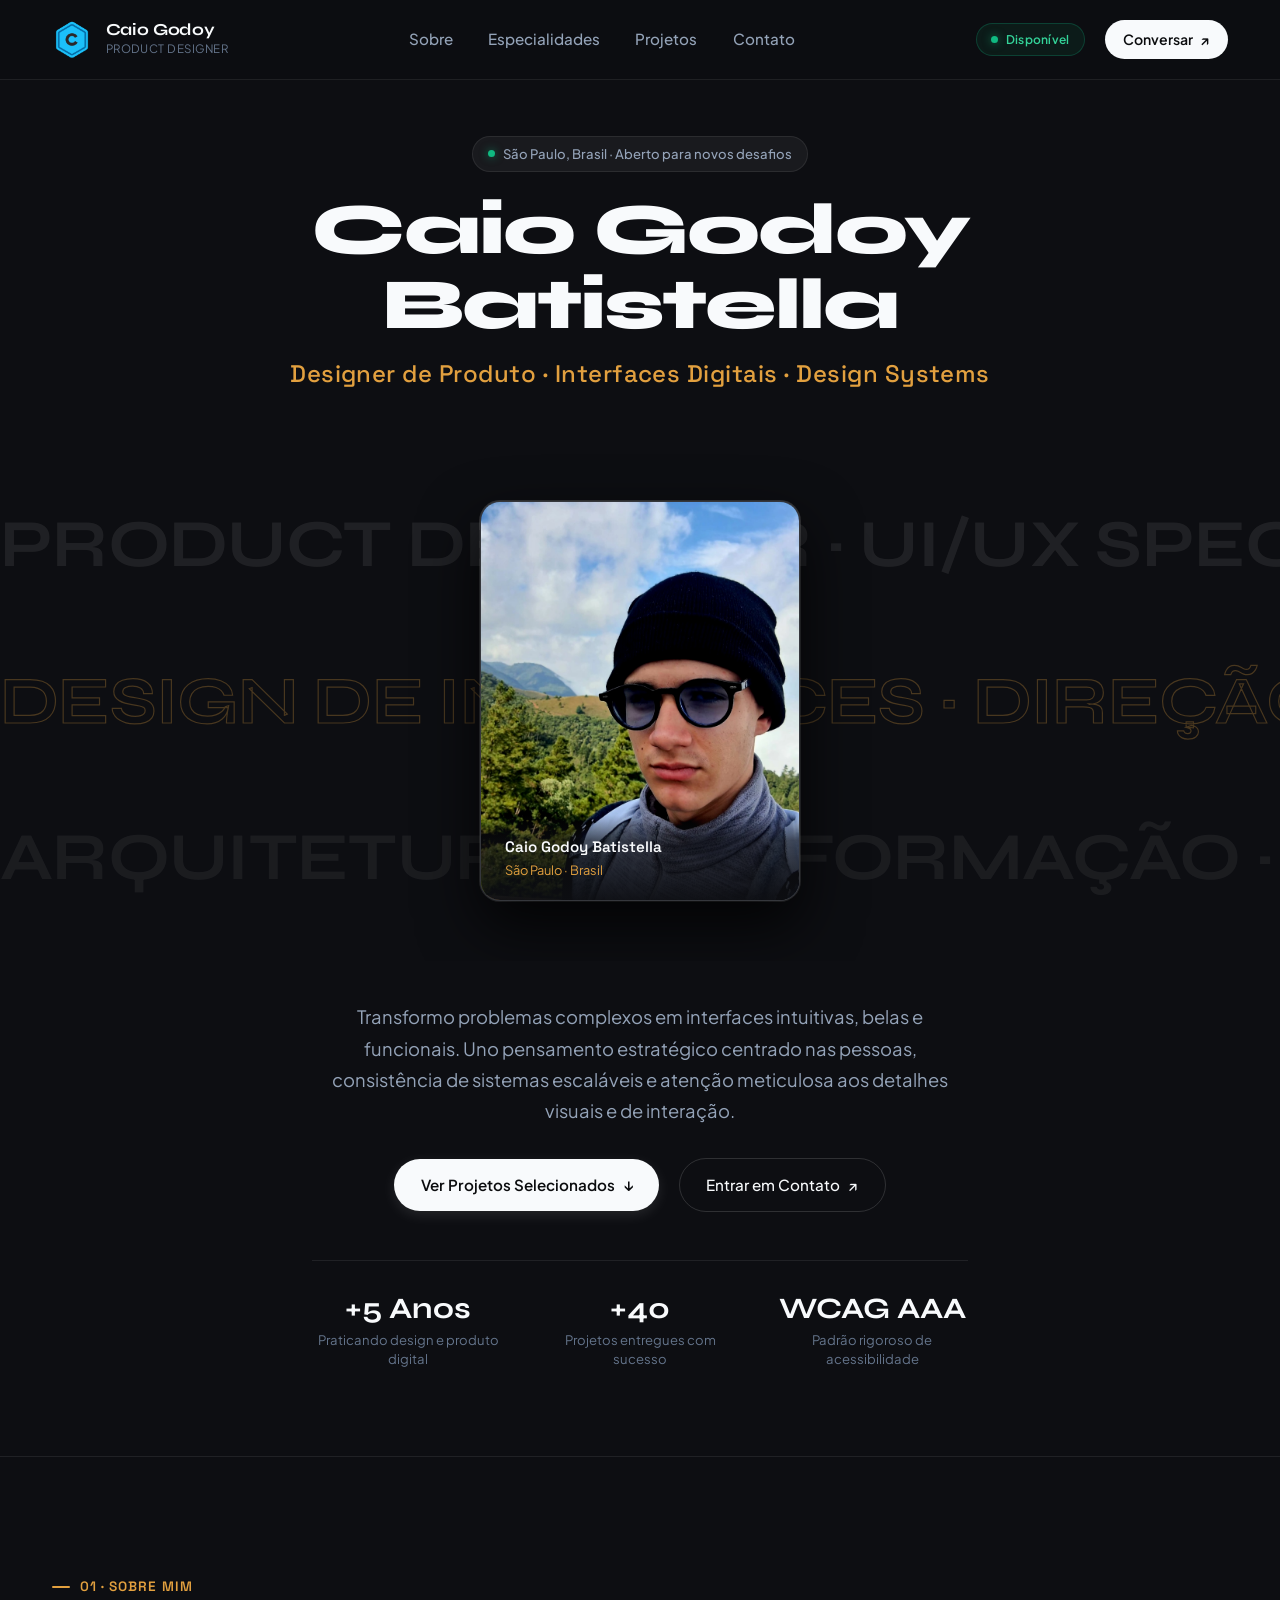
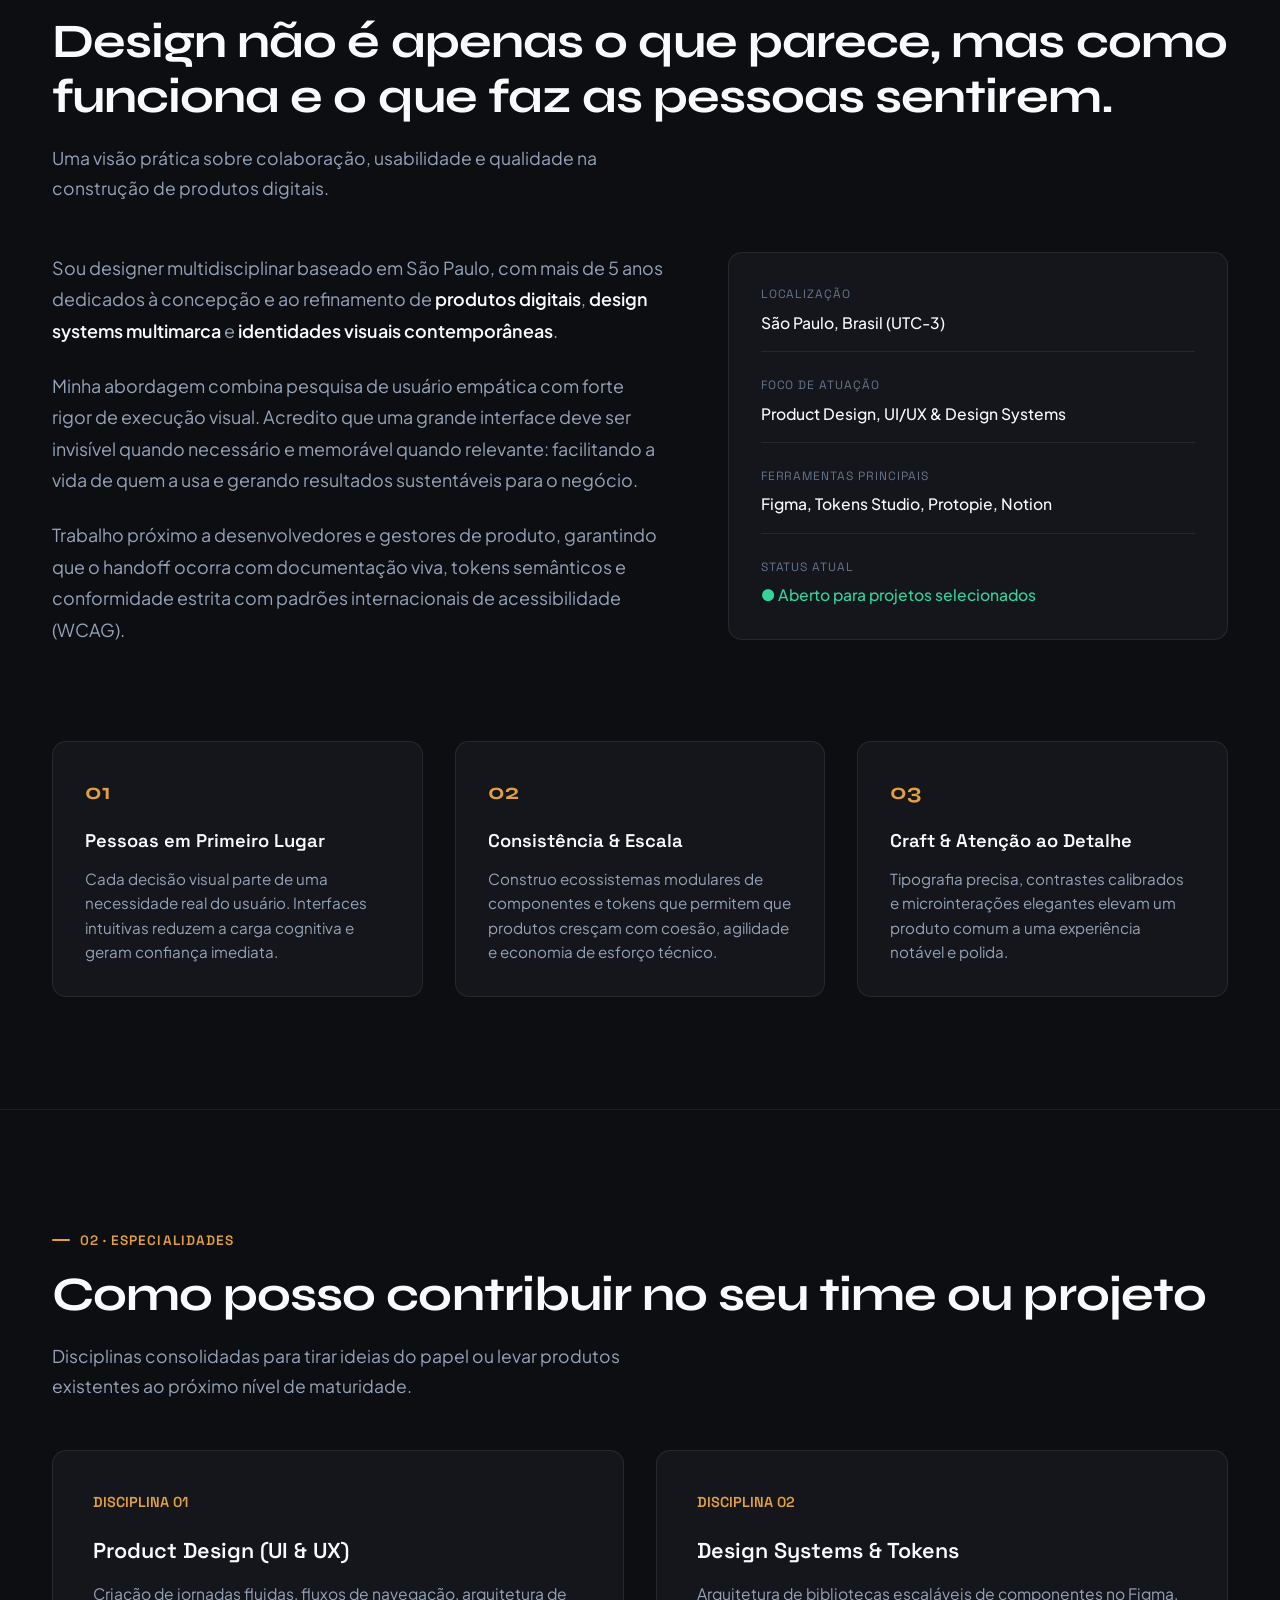
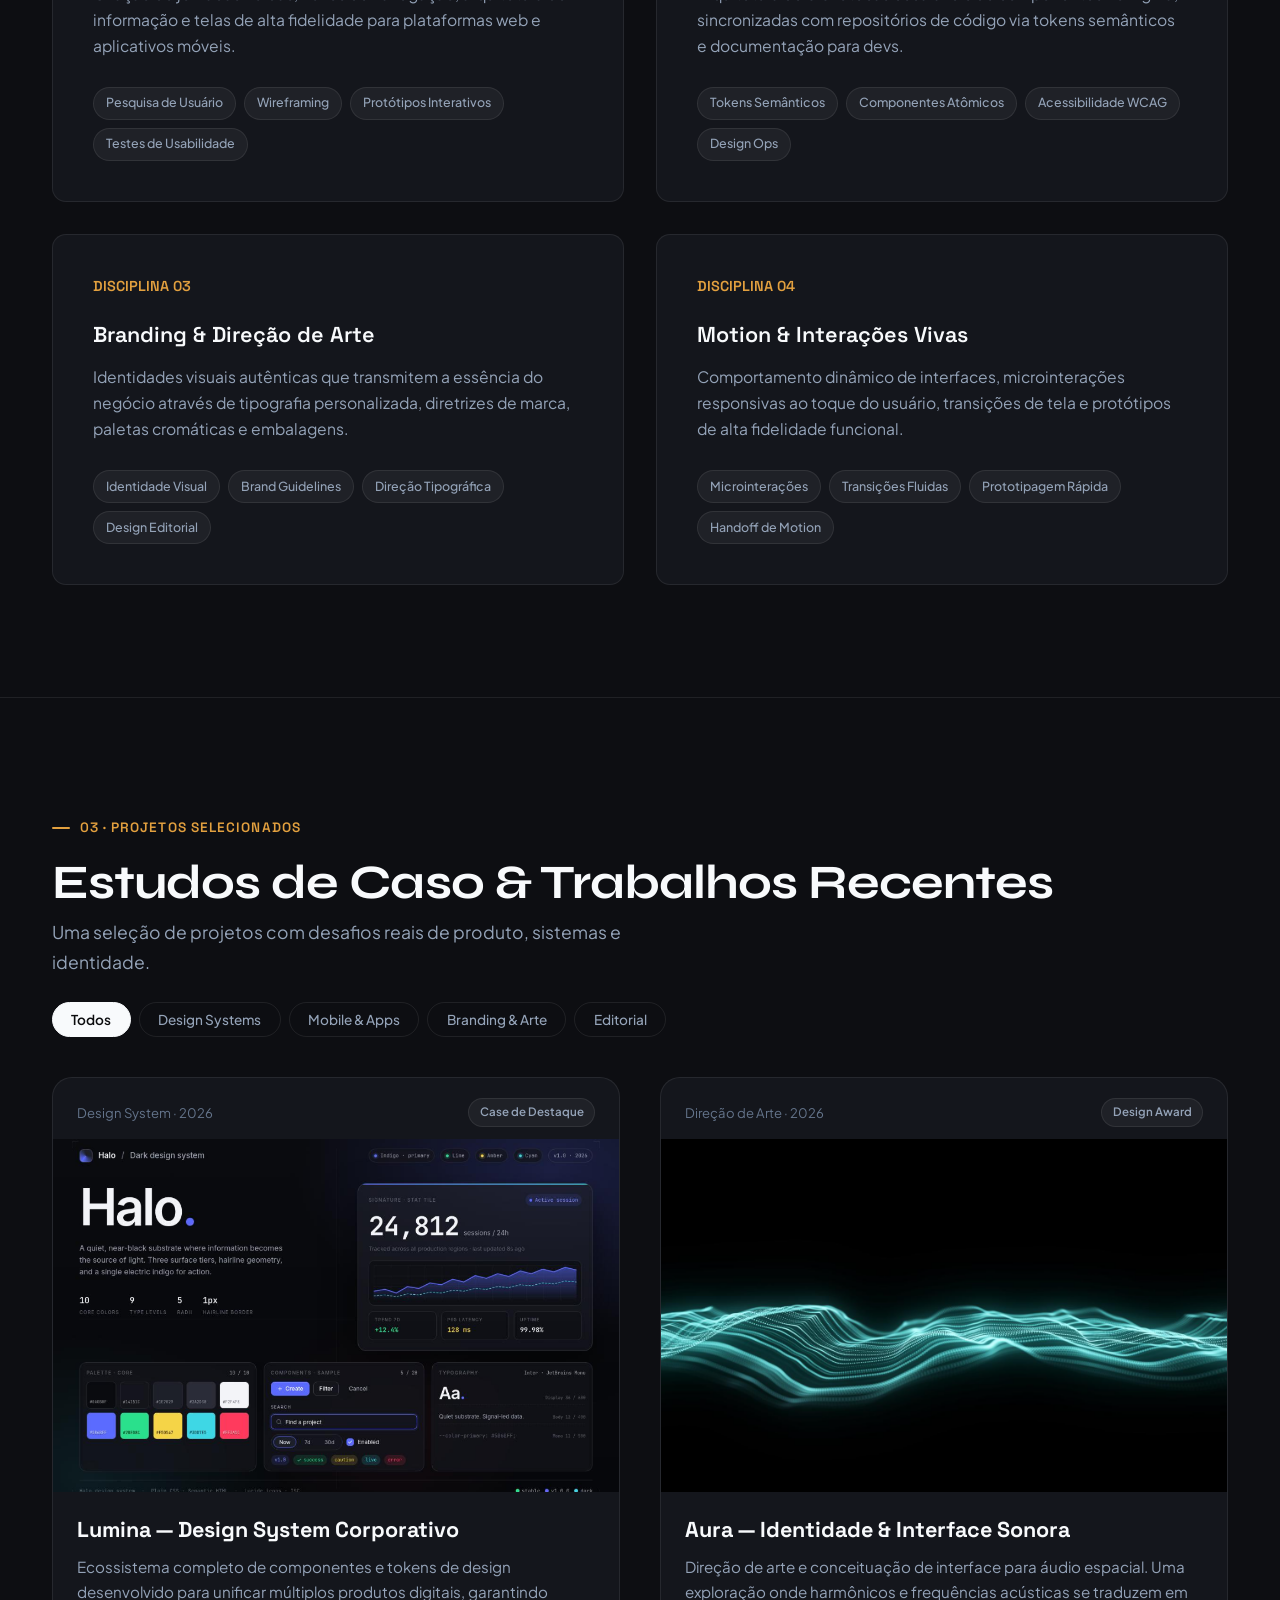
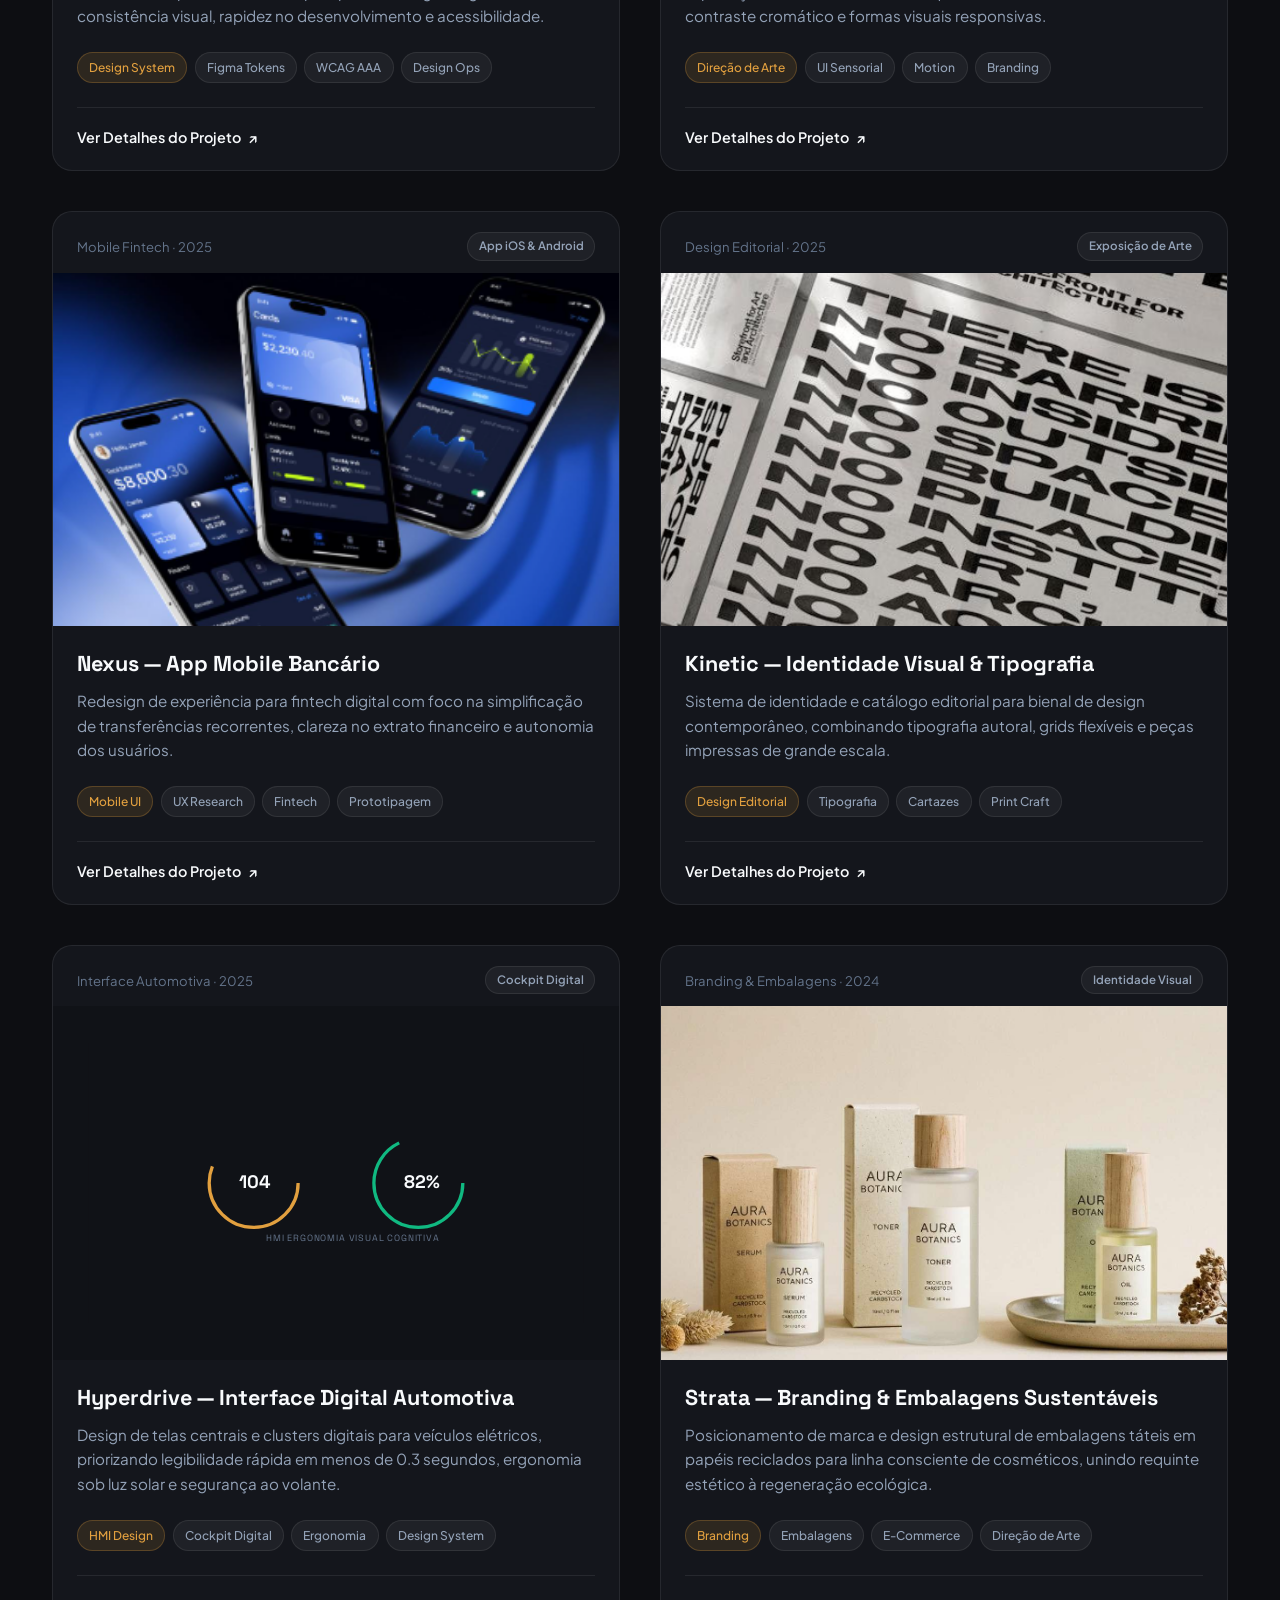
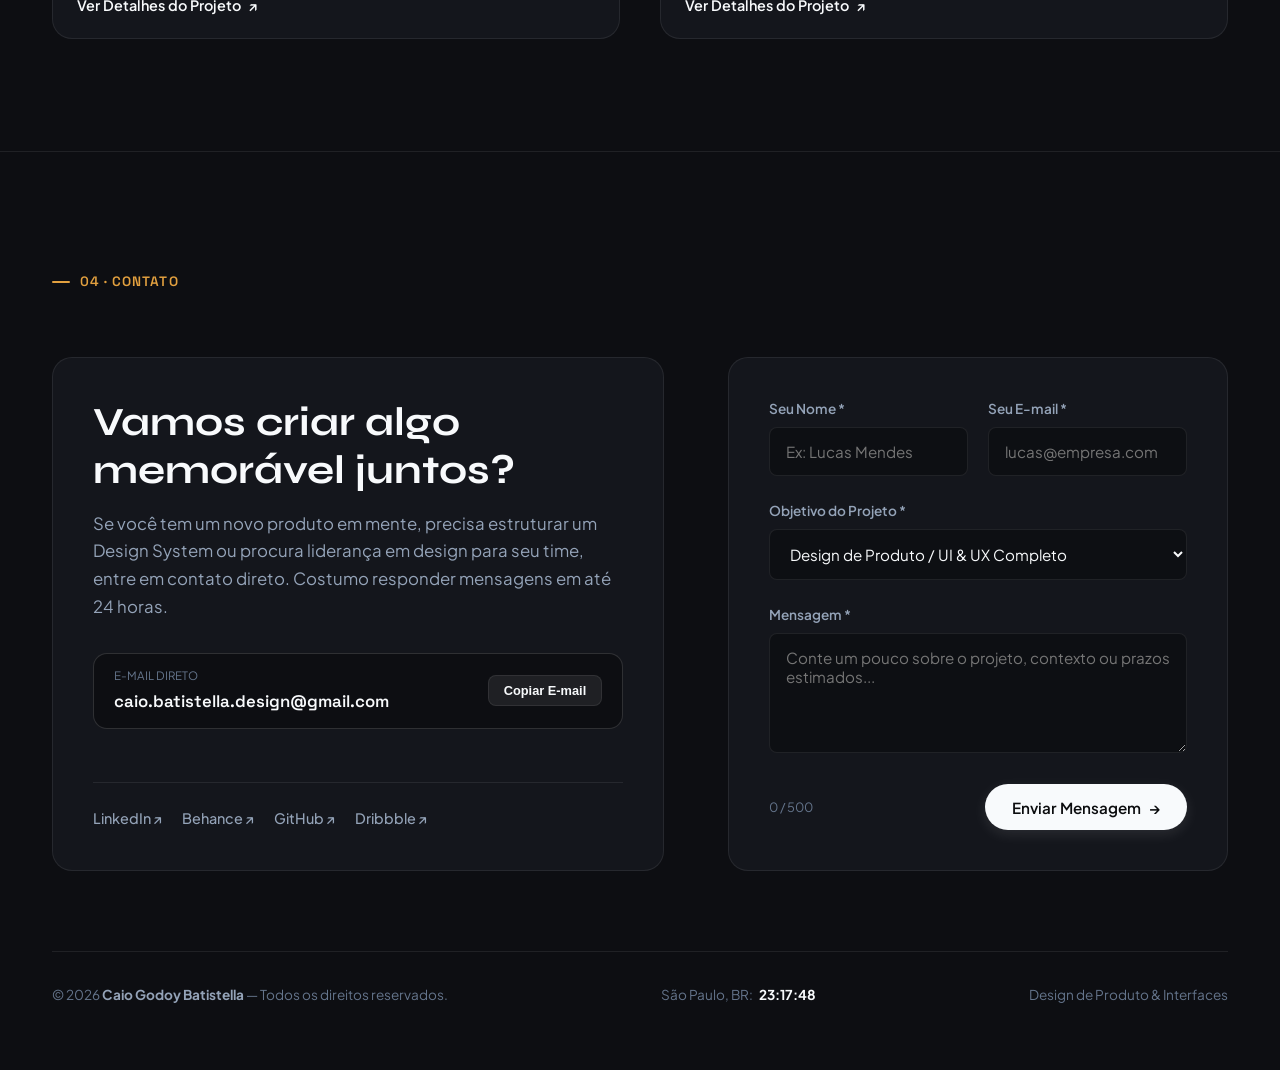
==== index.html @ 45f4d890 "Add files via upload" ====
<!DOCTYPE html>
<html lang="pt-BR">

<head>
    <meta charset="UTF-8">
    <meta name="viewport" content="width=device-width, initial-scale=1.0">
    <title>Caio Godoy Batistella · Designer de Produto & Interfaces</title>
    <meta name="description"
        content="Portfólio de Caio Godoy Batistella, designer de produto e interfaces especializado em UI/UX, Design Systems e Direção de Arte. Baseado em São Paulo.">

    <!-- Fontes do Google: Syne, Space Grotesk & Plus Jakarta Sans -->
    <link rel="preconnect" href="https://fonts.googleapis.com">
    <link rel="preconnect" href="https://fonts.gstatic.com" crossorigin>
    <link
        href="https://fonts.googleapis.com/css2?family=Plus+Jakarta+Sans:wght@300;400;500;600;700;800&family=Space+Grotesk:wght@400;500;600;700&family=Syne:wght@600;700;800&display=swap"
        rel="stylesheet">

    <!-- Estilos CSS -->
    <link rel="stylesheet" href="css/style.css">
    <link rel="stylesheet" href="css/components.css">
    <link rel="stylesheet" href="css/responsive.css">
</head>

<body>

    <!-- Wrapper Principal -->
    <div class="site-wrapper">

        <!-- ==========================================================================
             CABEÇALHO FIXO EDITORIAL
             ========================================================================== -->
        <header class="site-header">
            <div class="header-inner">
                <!-- Marca / Nome -->
                <a href="#hero" class="brand-link" title="Caio Godoy Batistella — Início">
                    <img src="assets/images/logo.png" alt="Logo Caio Godoy Batistella" class="site-logo-img">
                    <div class="brand-text-group">
                        <span class="brand-name">Caio Godoy</span>
                        <span class="brand-role">Product Designer</span>
                    </div>
                </a>

                <!-- Navegação Principal -->
                <nav aria-label="Navegação Principal">
                    <ul class="nav-menu">
                        <li><a href="#about" class="nav-link">Sobre</a></li>
                        <li><a href="#services" class="nav-link">Especialidades</a></li>
                        <li><a href="#projects" class="nav-link">Projetos</a></li>
                        <li><a href="#contact" class="nav-link">Contato</a></li>
                    </ul>
                </nav>

                <!-- Ações do Cabeçalho -->
                <div class="header-actions">
                    <div class="live-status-pill">
                        <span class="live-dot"></span>
                        <span>Disponível</span>
                    </div>

                    <a href="#contact" class="btn-header-cta">
                        <span>Conversar</span>
                        <span>↗</span>
                    </a>

                    <button class="mobile-nav-toggle" type="button" aria-label="Abrir Menu" aria-expanded="false">
                        MENU
                    </button>
                </div>
            </div>
        </header>

        <main id="main-content">
            <!-- ==========================================================================
                 1. HERO SECTION // APRESENTAÇÃO HUMANA & EDITORIAL
                 ========================================================================== -->
            <section id="hero" class="hero-stage-centered">
                <!-- Topo da Apresentação Centralizada -->
                <div class="site-container hero-intro-container">
                    <div class="hero-badge">
                        <span class="live-dot"></span>
                        <span>São Paulo, Brasil · Aberto para novos desafios</span>
                    </div>

                    <h1 class="hero-title-centered">
                        Caio Godoy Batistella
                    </h1>

                    <p class="hero-subtitle-centered">
                        Designer de Produto · Interfaces Digitais · Design Systems
                    </p>
                </div>

                <!-- ==========================================================================
                     PALCO DO PERFIL: FOTO NO CENTRO + FRASES DESLIZANDO ATRÁS (BACKGROUND)
                     ========================================================================== -->
                <div class="hero-stage-marquee-area">
                    <!-- Camada de Frases Deslizando (Z-INDEX: 1) -->
                    <div class="profile-marquee-layer" aria-hidden="true">
                        <!-- Trilha 1: Deslizando para a esquerda -->
                        <div class="profile-marquee-row marquee-row-1 marquee-to-left">
                            <div class="marquee-content-track">
                                <span>PRODUCT DESIGNER · UI/UX SPECIALIST · DESIGN SYSTEMS · EXPERIÊNCIA DO USUÁRIO ·</span>
                                <span>PRODUCT DESIGNER · UI/UX SPECIALIST · DESIGN SYSTEMS · EXPERIÊNCIA DO USUÁRIO ·</span>
                                <span>PRODUCT DESIGNER · UI/UX SPECIALIST · DESIGN SYSTEMS · EXPERIÊNCIA DO USUÁRIO ·</span>
                                <span>PRODUCT DESIGNER · UI/UX SPECIALIST · DESIGN SYSTEMS · EXPERIÊNCIA DO USUÁRIO ·</span>
                            </div>
                        </div>

                        <!-- Trilha 2: Deslizando para a direita -->
                        <div class="profile-marquee-row marquee-row-2 marquee-to-right">
                            <div class="marquee-content-track">
                                <span>DESIGN DE INTERFACES · DIREÇÃO DE ARTE · BRANDING & IDENTIDADE · MOTION & CRAFT ·</span>
                                <span>DESIGN DE INTERFACES · DIREÇÃO DE ARTE · BRANDING & IDENTIDADE · MOTION & CRAFT ·</span>
                                <span>DESIGN DE INTERFACES · DIREÇÃO DE ARTE · BRANDING & IDENTIDADE · MOTION & CRAFT ·</span>
                                <span>DESIGN DE INTERFACES · DIREÇÃO DE ARTE · BRANDING & IDENTIDADE · MOTION & CRAFT ·</span>
                            </div>
                        </div>

                        <!-- Trilha 3: Deslizando para a esquerda -->
                        <div class="profile-marquee-row marquee-row-3 marquee-to-left">
                            <div class="marquee-content-track">
                                <span>ARQUITETURA DE INFORMAÇÃO · DESIGN OPS · PROTOTIPAGEM INTERATIVA · USABILIDADE ·</span>
                                <span>ARQUITETURA DE INFORMAÇÃO · DESIGN OPS · PROTOTIPAGEM INTERATIVA · USABILIDADE ·</span>
                                <span>ARQUITETURA DE INFORMAÇÃO · DESIGN OPS · PROTOTIPAGEM INTERATIVA · USABILIDADE ·</span>
                                <span>ARQUITETURA DE INFORMAÇÃO · DESIGN OPS · PROTOTIPAGEM INTERATIVA · USABILIDADE ·</span>
                            </div>
                        </div>
                    </div>

                    <!-- FOTO CENTRALIZADA SOBREPOSTA ÀS FRASES (Z-INDEX: 2) -->
                    <div class="hero-center-portrait-anchor">
                        <div class="hero-portrait-card">
                            <img src="assets/images/profile.jpg" alt="Foto de perfil de Caio Godoy Batistella"
                                class="hero-portrait-img" fetchpriority="high">
                            <div class="hero-portrait-caption">
                                <span class="portrait-name">Caio Godoy Batistella</span>
                                <span class="portrait-role">São Paulo · Brasil</span>
                            </div>
                        </div>
                    </div>
                </div>

                <!-- Base do Hero: Posicionamento, Ações e Métricas -->
                <div class="site-container hero-bottom-container">
                    <p class="hero-statement-text">
                        Transformo problemas complexos em interfaces intuitivas, belas e funcionais. 
                        Uno pensamento estratégico centrado nas pessoas, consistência de sistemas escaláveis e 
                        atenção meticulosa aos detalhes visuais e de interação.
                    </p>

                    <div class="hero-actions-centered">
                        <a href="#projects" class="btn-primary">
                            <span>Ver Projetos Selecionados</span>
                            <span>↓</span>
                        </a>
                        <a href="#contact" class="btn-secondary">
                            <span>Entrar em Contato</span>
                            <span>↗</span>
                        </a>
                    </div>

                    <!-- Métricas Reais do Designer -->
                    <div class="hero-metrics-centered">
                        <div class="metric-item">
                            <span class="metric-value">+5 Anos</span>
                            <span class="metric-label">Praticando design e produto digital</span>
                        </div>
                        <div class="metric-item">
                            <span class="metric-value">+40</span>
                            <span class="metric-label">Projetos entregues com sucesso</span>
                        </div>
                        <div class="metric-item">
                            <span class="metric-value">WCAG AAA</span>
                            <span class="metric-label">Padrão rigoroso de acessibilidade</span>
                        </div>
                    </div>
                </div>
            </section>

            <!-- ==========================================================================
                 2. SEÇÃO SOBRE // NARRATIVA & VALORES
                 ========================================================================== -->
            <section id="about" class="editorial-section">
                <div class="site-container">
                    <span class="section-tagline">01 · SOBRE MIM</span>

                    <h2 class="section-title">
                        Design não é apenas o que parece, mas como funciona e o que faz as pessoas sentirem.
                    </h2>
                    <p class="section-subtitle">
                        Uma visão prática sobre colaboração, usabilidade e qualidade na construção de produtos digitais.
                    </p>

                    <div class="about-grid">
                        <div class="about-editorial-prose">
                            <p>
                                Sou designer multidisciplinar baseado em São Paulo, com mais de 5 anos dedicados à concepção 
                                e ao refinamento de <strong>produtos digitais</strong>, <strong>design systems multimarca</strong> 
                                e <strong>identidades visuais contemporâneas</strong>.
                            </p>
                            <p>
                                Minha abordagem combina pesquisa de usuário empática com forte rigor de execução visual. 
                                Acredito que uma grande interface deve ser invisível quando necessário e memorável quando 
                                relevante: facilitando a vida de quem a usa e gerando resultados sustentáveis para o negócio.
                            </p>
                            <p>
                                Trabalho próximo a desenvolvedores e gestores de produto, garantindo que o handoff 
                                ocorra com documentação viva, tokens semânticos e conformidade estrita com padrões 
                                internacionais de acessibilidade (WCAG).
                            </p>
                        </div>

                        <!-- Ficha Técnica -->
                        <div class="spec-box">
                            <div class="spec-item">
                                <span class="spec-label">Localização</span>
                                <span class="spec-value">São Paulo, Brasil (UTC-3)</span>
                            </div>
                            <div class="spec-item">
                                <span class="spec-label">Foco de Atuação</span>
                                <span class="spec-value">Product Design, UI/UX & Design Systems</span>
                            </div>
                            <div class="spec-item">
                                <span class="spec-label">Ferramentas Principais</span>
                                <span class="spec-value">Figma, Tokens Studio, Protopie, Notion</span>
                            </div>
                            <div class="spec-item">
                                <span class="spec-label">Status Atual</span>
                                <span class="spec-value" style="color: #34d399;">● Aberto para projetos selecionados</span>
                            </div>
                        </div>
                    </div>

                    <!-- 3 Princípios de Design -->
                    <div class="principles-grid">
                        <div class="principle-card">
                            <div class="principle-num">01</div>
                            <h3 class="principle-title">Pessoas em Primeiro Lugar</h3>
                            <p class="principle-desc">
                                Cada decisão visual parte de uma necessidade real do usuário. Interfaces intuitivas reduzem a carga cognitiva e geram confiança imediata.
                            </p>
                        </div>

                        <div class="principle-card">
                            <div class="principle-num">02</div>
                            <h3 class="principle-title">Consistência & Escala</h3>
                            <p class="principle-desc">
                                Construo ecossistemas modulares de componentes e tokens que permitem que produtos cresçam com coesão, agilidade e economia de esforço técnico.
                            </p>
                        </div>

                        <div class="principle-card">
                            <div class="principle-num">03</div>
                            <h3 class="principle-title">Craft & Atenção ao Detalhe</h3>
                            <p class="principle-desc">
                                Tipografia precisa, contrastes calibrados e microinterações elegantes elevam um produto comum a uma experiência notável e polida.
                            </p>
                        </div>
                    </div>
                </div>
            </section>

            <!-- ==========================================================================
                 3. SEÇÃO ESPECIALIDADES & SERVIÇOS
                 ========================================================================== -->
            <section id="services" class="editorial-section">
                <div class="site-container">
                    <span class="section-tagline">02 · ESPECIALIDADES</span>
                    <h2 class="section-title">Como posso contribuir no seu time ou projeto</h2>
                    <p class="section-subtitle">
                        Disciplinas consolidadas para tirar ideias do papel ou levar produtos existentes ao próximo nível de maturidade.
                    </p>

                    <div class="services-grid">
                        <!-- Card 01 -->
                        <div class="service-card">
                            <div>
                                <div class="service-card-header">
                                    <span class="service-index">DISCIPLINA 01</span>
                                </div>
                                <h3 class="service-title">Product Design (UI & UX)</h3>
                                <p class="service-desc">
                                    Criação de jornadas fluidas, fluxos de navegação, arquitetura de informação e telas de alta fidelidade para plataformas web e aplicativos móveis.
                                </p>
                            </div>
                            <div class="service-tags-wrap">
                                <span class="service-tag">Pesquisa de Usuário</span>
                                <span class="service-tag">Wireframing</span>
                                <span class="service-tag">Protótipos Interativos</span>
                                <span class="service-tag">Testes de Usabilidade</span>
                            </div>
                        </div>

                        <!-- Card 02 -->
                        <div class="service-card">
                            <div>
                                <div class="service-card-header">
                                    <span class="service-index">DISCIPLINA 02</span>
                                </div>
                                <h3 class="service-title">Design Systems & Tokens</h3>
                                <p class="service-desc">
                                    Arquitetura de bibliotecas escaláveis de componentes no Figma, sincronizadas com repositórios de código via tokens semânticos e documentação para devs.
                                </p>
                            </div>
                            <div class="service-tags-wrap">
                                <span class="service-tag">Tokens Semânticos</span>
                                <span class="service-tag">Componentes Atômicos</span>
                                <span class="service-tag">Acessibilidade WCAG</span>
                                <span class="service-tag">Design Ops</span>
                            </div>
                        </div>

                        <!-- Card 03 -->
                        <div class="service-card">
                            <div>
                                <div class="service-card-header">
                                    <span class="service-index">DISCIPLINA 03</span>
                                </div>
                                <h3 class="service-title">Branding & Direção de Arte</h3>
                                <p class="service-desc">
                                    Identidades visuais autênticas que transmitem a essência do negócio através de tipografia personalizada, diretrizes de marca, paletas cromáticas e embalagens.
                                </p>
                            </div>
                            <div class="service-tags-wrap">
                                <span class="service-tag">Identidade Visual</span>
                                <span class="service-tag">Brand Guidelines</span>
                                <span class="service-tag">Direção Tipográfica</span>
                                <span class="service-tag">Design Editorial</span>
                            </div>
                        </div>

                        <!-- Card 04 -->
                        <div class="service-card">
                            <div>
                                <div class="service-card-header">
                                    <span class="service-index">DISCIPLINA 04</span>
                                </div>
                                <h3 class="service-title">Motion & Interações Vivas</h3>
                                <p class="service-desc">
                                    Comportamento dinâmico de interfaces, microinterações responsivas ao toque do usuário, transições de tela e protótipos de alta fidelidade funcional.
                                </p>
                            </div>
                            <div class="service-tags-wrap">
                                <span class="service-tag">Microinterações</span>
                                <span class="service-tag">Transições Fluidas</span>
                                <span class="service-tag">Prototipagem Rápida</span>
                                <span class="service-tag">Handoff de Motion</span>
                            </div>
                        </div>
                    </div>
                </div>
            </section>

            <!-- ==========================================================================
                 4. SEÇÃO PROJETOS SELECIONADOS // TRABALHOS
                 ========================================================================== -->
            <section id="projects" class="editorial-section">
                <div class="site-container">
                    <span class="section-tagline">03 · PROJETOS SELECIONADOS</span>

                    <div class="projects-header-bar">
                        <div>
                            <h2 class="section-title" style="margin-bottom: 0.5rem;">Estudos de Caso & Trabalhos Recentes</h2>
                            <p class="section-subtitle">
                                Uma seleção de projetos com desafios reais de produto, sistemas e identidade.
                            </p>
                        </div>

                        <!-- Filtros -->
                        <div class="projects-filter-bar">
                            <button class="filter-btn active" type="button" data-filter="all">Todos</button>
                            <button class="filter-btn" type="button" data-filter="systems">Design Systems</button>
                            <button class="filter-btn" type="button" data-filter="mobile">Mobile & Apps</button>
                            <button class="filter-btn" type="button" data-filter="creative">Branding & Arte</button>
                            <button class="filter-btn" type="button" data-filter="experimental">Editorial</button>
                        </div>
                    </div>

                    <!-- Grade de Projetos -->
                    <div class="projects-grid">
                        <!-- CASE 01: LUMINA DESIGN SYSTEM -->
                        <article class="project-card" data-category="systems">
                            <div class="project-card-header">
                                <span>Design System · 2026</span>
                                <span class="project-status-badge">Case de Destaque</span>
                            </div>

                            <div class="project-preview-box">
                                <img src="assets/images/project-lumina.png" alt="Lumina — Design System Corporativo"
                                    class="project-preview-img" loading="lazy">
                            </div>

                            <div class="project-card-body">
                                <h3 class="project-title">Lumina — Design System Corporativo</h3>
                                <p class="project-desc">
                                    Ecossistema completo de componentes e tokens de design desenvolvido para unificar múltiplos produtos digitais, garantindo consistência visual, rapidez no desenvolvimento e acessibilidade.
                                </p>
                                <div class="project-tags">
                                    <span class="project-tag tag-accent">Design System</span>
                                    <span class="project-tag">Figma Tokens</span>
                                    <span class="project-tag">WCAG AAA</span>
                                    <span class="project-tag">Design Ops</span>
                                </div>

                                <div class="project-action-row">
                                    <button type="button" class="open-spec-btn" data-project-id="proj-01">
                                        <span>Ver Detalhes do Projeto</span>
                                        <span>↗</span>
                                    </button>
                                </div>
                            </div>
                        </article>

                        <!-- CASE 02: AURA SPATIAL EXPERIENCE -->
                        <article class="project-card" data-category="creative">
                            <div class="project-card-header">
                                <span>Direção de Arte · 2026</span>
                                <span class="project-status-badge">Design Award</span>
                            </div>

                            <div class="project-preview-box">
                                <img src="assets/images/project-aura.png" alt="Aura — Identidade & Interface Sonora"
                                    class="project-preview-img" loading="lazy">
                            </div>

                            <div class="project-card-body">
                                <h3 class="project-title">Aura — Identidade & Interface Sonora</h3>
                                <p class="project-desc">
                                    Direção de arte e conceituação de interface para áudio espacial. Uma exploração onde harmônicos e frequências acústicas se traduzem em contraste cromático e formas visuais responsivas.
                                </p>
                                <div class="project-tags">
                                    <span class="project-tag tag-accent">Direção de Arte</span>
                                    <span class="project-tag">UI Sensorial</span>
                                    <span class="project-tag">Motion</span>
                                    <span class="project-tag">Branding</span>
                                </div>

                                <div class="project-action-row">
                                    <button type="button" class="open-spec-btn" data-project-id="proj-02">
                                        <span>Ver Detalhes do Projeto</span>
                                        <span>↗</span>
                                    </button>
                                </div>
                            </div>
                        </article>

                        <!-- CASE 03: NEXUS BANKING APP -->
                        <article class="project-card" data-category="mobile">
                            <div class="project-card-header">
                                <span>Mobile Fintech · 2025</span>
                                <span class="project-status-badge">App iOS & Android</span>
                            </div>

                            <div class="project-preview-box">
                                <img src="assets/images/project-nexus.png" alt="Nexus — App Mobile Bancário"
                                    class="project-preview-img" loading="lazy">
                            </div>

                            <div class="project-card-body">
                                <h3 class="project-title">Nexus — App Mobile Bancário</h3>
                                <p class="project-desc">
                                    Redesign de experiência para fintech digital com foco na simplificação de transferências recorrentes, clareza no extrato financeiro e autonomia dos usuários.
                                </p>
                                <div class="project-tags">
                                    <span class="project-tag tag-accent">Mobile UI</span>
                                    <span class="project-tag">UX Research</span>
                                    <span class="project-tag">Fintech</span>
                                    <span class="project-tag">Prototipagem</span>
                                </div>

                                <div class="project-action-row">
                                    <button type="button" class="open-spec-btn" data-project-id="proj-03">
                                        <span>Ver Detalhes do Projeto</span>
                                        <span>↗</span>
                                    </button>
                                </div>
                            </div>
                        </article>

                        <!-- CASE 04: KINETIC EDITORIAL -->
                        <article class="project-card" data-category="experimental">
                            <div class="project-card-header">
                                <span>Design Editorial · 2025</span>
                                <span class="project-status-badge">Exposição de Arte</span>
                            </div>

                            <div class="project-preview-box">
                                <img src="assets/images/project-kinetic.png" alt="Kinetic — Identidade Visual & Tipografia"
                                    class="project-preview-img" loading="lazy">
                            </div>

                            <div class="project-card-body">
                                <h3 class="project-title">Kinetic — Identidade Visual & Tipografia</h3>
                                <p class="project-desc">
                                    Sistema de identidade e catálogo editorial para bienal de design contemporâneo, combinando tipografia autoral, grids flexíveis e peças impressas de grande escala.
                                </p>
                                <div class="project-tags">
                                    <span class="project-tag tag-accent">Design Editorial</span>
                                    <span class="project-tag">Tipografia</span>
                                    <span class="project-tag">Cartazes</span>
                                    <span class="project-tag">Print Craft</span>
                                </div>

                                <div class="project-action-row">
                                    <button type="button" class="open-spec-btn" data-project-id="proj-04">
                                        <span>Ver Detalhes do Projeto</span>
                                        <span>↗</span>
                                    </button>
                                </div>
                            </div>
                        </article>

                        <!-- CASE 05: HYPERDRIVE AUTOMOTIVE HMI -->
                        <article class="project-card" data-category="systems">
                            <div class="project-card-header">
                                <span>Interface Automotiva · 2025</span>
                                <span class="project-status-badge">Cockpit Digital</span>
                            </div>

                            <div class="project-preview-box" style="display: flex; align-items: center; justify-content: center; background: #101217;">
                                <svg class="project-preview-svg" viewBox="0 0 600 340" fill="none"
                                    xmlns="http://www.w3.org/2000/svg" style="max-height: 280px; width: 100%;">
                                    <rect width="100%" height="100%" fill="#101217" />
                                    <circle cx="200" cy="170" r="54" stroke="#e2a03f" stroke-width="4"
                                        stroke-dasharray="190 360" fill="none" />
                                    <text x="182" y="176" fill="#f8fafc" font-family="Space Grotesk, sans-serif"
                                        font-size="22" font-weight="700">104</text>
                                    <circle cx="400" cy="170" r="54" stroke="#10B981" stroke-width="4"
                                        stroke-dasharray="230 360" fill="none" />
                                    <text x="382" y="176" fill="#f8fafc" font-family="Space Grotesk, sans-serif"
                                        font-size="22" font-weight="700">82%</text>
                                    <text x="215" y="240" fill="#64748b" font-family="Space Grotesk, sans-serif"
                                        font-size="11" letter-spacing="1">HMI ERGONOMIA VISUAL COGNITIVA</text>
                                </svg>
                            </div>

                            <div class="project-card-body">
                                <h3 class="project-title">Hyperdrive — Interface Digital Automotiva</h3>
                                <p class="project-desc">
                                    Design de telas centrais e clusters digitais para veículos elétricos, priorizando legibilidade rápida em menos de 0.3 segundos, ergonomia sob luz solar e segurança ao volante.
                                </p>
                                <div class="project-tags">
                                    <span class="project-tag tag-accent">HMI Design</span>
                                    <span class="project-tag">Cockpit Digital</span>
                                    <span class="project-tag">Ergonomia</span>
                                    <span class="project-tag">Design System</span>
                                </div>

                                <div class="project-action-row">
                                    <button type="button" class="open-spec-btn" data-project-id="proj-05">
                                        <span>Ver Detalhes do Projeto</span>
                                        <span>↗</span>
                                    </button>
                                </div>
                            </div>
                        </article>

                        <!-- CASE 06: STRATA SUSTAINABLE LUXURY -->
                        <article class="project-card" data-category="creative">
                            <div class="project-card-header">
                                <span>Branding & Embalagens · 2024</span>
                                <span class="project-status-badge">Identidade Visual</span>
                            </div>

                            <div class="project-preview-box">
                                <img src="assets/images/project-strata.png" alt="Strata — Branding & Embalagens Sustentáveis"
                                    class="project-preview-img" loading="lazy">
                            </div>

                            <div class="project-card-body">
                                <h3 class="project-title">Strata — Branding & Embalagens Sustentáveis</h3>
                                <p class="project-desc">
                                    Posicionamento de marca e design estrutural de embalagens táteis em papéis reciclados para linha consciente de cosméticos, unindo requinte estético à regeneração ecológica.
                                </p>
                                <div class="project-tags">
                                    <span class="project-tag tag-accent">Branding</span>
                                    <span class="project-tag">Embalagens</span>
                                    <span class="project-tag">E-Commerce</span>
                                    <span class="project-tag">Direção de Arte</span>
                                </div>

                                <div class="project-action-row">
                                    <button type="button" class="open-spec-btn" data-project-id="proj-06">
                                        <span>Ver Detalhes do Projeto</span>
                                        <span>↗</span>
                                    </button>
                                </div>
                            </div>
                        </article>
                    </div>
                </div>
            </section>

            <!-- ==========================================================================
                 5. SEÇÃO CONTATO // ACOLHEDORA & DIRETA
                 ========================================================================== -->
            <section id="contact" class="contact-section">
                <div class="site-container">
                    <span class="section-tagline">04 · CONTATO</span>

                    <div class="contact-layout">
                        <!-- Bloco de E-mail e Informações -->
                        <div class="contact-intro-card">
                            <h2 class="contact-headline">Vamos criar algo memorável juntos?</h2>
                            <p class="contact-text">
                                Se você tem um novo produto em mente, precisa estruturar um Design System 
                                ou procura liderança em design para seu time, entre em contato direto. 
                                Costumo responder mensagens em até 24 horas.
                            </p>

                            <!-- Caixa para Copiar E-mail -->
                            <div class="email-copy-box">
                                <div>
                                    <div style="font-size: 0.72rem; color: var(--text-muted); text-transform: uppercase; margin-bottom: 2px;">E-mail Direto</div>
                                    <a href="mailto:caio.batistella.design@gmail.com" class="email-address">
                                        caio.batistella.design@gmail.com
                                    </a>
                                </div>
                                <button type="button" class="btn-copy-email" title="Copiar endereço de e-mail">
                                    Copiar E-mail
                                </button>
                            </div>

                            <!-- Redes Sociais Limpas -->
                            <div class="contact-social-strip">
                                <a href="https://linkedin.com" target="_blank" rel="noopener noreferrer" class="social-link">
                                    LinkedIn ↗
                                </a>
                                <a href="https://behance.net" target="_blank" rel="noopener noreferrer" class="social-link">
                                    Behance ↗
                                </a>
                                <a href="https://github.com" target="_blank" rel="noopener noreferrer" class="social-link">
                                    GitHub ↗
                                </a>
                                <a href="https://dribbble.com" target="_blank" rel="noopener noreferrer" class="social-link">
                                    Dribbble ↗
                                </a>
                            </div>
                        </div>

                        <!-- Formulário de Mensagem -->
                        <div class="contact-form-card">
                            <form class="contact-form" autocomplete="off">
                                <div style="display: grid; grid-template-columns: 1fr 1fr; gap: 1.25rem;">
                                    <div class="form-group">
                                        <label for="nome" class="form-label">Seu Nome *</label>
                                        <input type="text" id="nome" name="nome" class="form-input"
                                            placeholder="Ex: Lucas Mendes" required>
                                    </div>
                                    <div class="form-group">
                                        <label for="email" class="form-label">Seu E-mail *</label>
                                        <input type="email" id="email" name="email" class="form-input"
                                            placeholder="lucas@empresa.com" required>
                                    </div>
                                </div>

                                <div class="form-group">
                                    <label for="assunto" class="form-label">Objetivo do Projeto *</label>
                                    <select id="assunto" name="assunto" class="form-select" required>
                                        <option value="uiux">Design de Produto / UI & UX Completo</option>
                                        <option value="design-system">Construção ou Evolução de Design System</option>
                                        <option value="branding">Identidade Visual & Direção de Arte</option>
                                        <option value="consultoria">Consultoria ou Outro Desafio Criativo</option>
                                    </select>
                                </div>

                                <div class="form-group">
                                    <label for="mensagem" class="form-label">Mensagem *</label>
                                    <textarea id="mensagem" name="mensagem" class="form-textarea" maxlength="500"
                                        placeholder="Conte um pouco sobre o projeto, contexto ou prazos estimados..."
                                        required></textarea>
                                </div>

                                <div class="form-footer-action">
                                    <span class="char-counter">0 / 500</span>
                                    <button type="submit" class="btn-primary">
                                        <span>Enviar Mensagem</span>
                                        <span>→</span>
                                    </button>
                                </div>
                            </form>
                        </div>
                    </div>

                    <!-- Rodapé Sóbrio -->
                    <footer class="site-footer">
                        <div class="footer-copy">
                            © 2026 <strong>Caio Godoy Batistella</strong> — Todos os direitos reservados.
                        </div>

                        <div class="footer-clock">
                            <span>São Paulo, BR:</span>
                            <strong class="live-clock-target" style="color: var(--text-primary);">--:--:--</strong>
                        </div>

                        <div>
                            Design de Produto & Interfaces
                        </div>
                    </footer>
                </div>
            </section>
        </main>

        <!-- ==========================================================================
             MODAL DE ESTUDO DE CASO DO PROJETO
             ========================================================================== -->
        <div class="modal-backdrop" aria-hidden="true" role="dialog" aria-modal="true">
            <div class="modal-content-panel">
                <button class="modal-close-btn" type="button" aria-label="Fechar janela">✕</button>
                <div class="modal-header">
                    <div class="modal-proj-serial"></div>
                    <h3 class="modal-title modal-proj-title"></h3>
                    <p class="modal-proj-desc"></p>
                </div>

                <div class="modal-body">
                    <div>
                        <div class="modal-section-title">Decisões & Processo de Design</div>
                        <ul class="modal-proj-arch"></ul>
                    </div>

                    <div>
                        <div class="modal-section-title">Ferramentas & Metodologia</div>
                        <div class="modal-proj-stack"></div>
                    </div>

                    <div>
                        <div class="modal-section-title">Resultados & Impacto</div>
                        <div class="modal-proj-metrics"></div>
                    </div>
                </div>
            </div>
        </div>
    </div>

    <!-- Scripts Modulares em JavaScript Puro -->
    <script src="js/transitions.js"></script>
    <script src="js/parallax.js"></script>
    <script src="js/projects.js"></script>
    <script src="js/main.js"></script>
</body>

</html>
---- css/style.css ----
/* ==========================================================================
   PORTFÓLIO AUTORAL // CAIO GODOY BATISTELLA — PRODUCT & INTERACTION DESIGNER
   Direção de Arte: Editorial Craft, Tipografia Contemporânea & Design Centrado nas Pessoas
   Design autêntico, limpo e humanizado — sem clichês de IA ou efeitos artificiais.
   ========================================================================== */

@import url('https://fonts.googleapis.com/css2?family=Plus+Jakarta+Sans:wght@300;400;500;600;700;800&family=Space+Grotesk:wght@400;500;600;700&family=Syne:wght@600;700;800&display=swap');

:root {
  /* ==========================================================================
     PALETA DE CORES — EDITORIAL CONTEMPORARY (DARK SLATE & WARM ACCENTS)
     Equilíbrio entre tons escuros aveludados, tipografia de alta legibilidade
     e toques acolhedores de âmbar e terracota.
     ========================================================================== */
  --bg-body: #0d0e12;
  --bg-surface: #14161c;
  --bg-surface-elevated: #1a1d24;
  --bg-card: rgba(22, 25, 32, 0.75);
  --bg-card-hover: rgba(28, 32, 42, 0.95);
  --bg-tag: rgba(255, 255, 255, 0.05);

  /* Tons de Texto & Tipografia */
  --text-primary: #f8fafc;
  --text-secondary: #94a3b8;
  --text-muted: #64748b;
  --text-dim: #475569;

  /* Cores de Destaque Sofisticadas (Acentos Naturais) */
  --accent-primary: #e2a03f;       /* Âmbar quente / dourado sutil */
  --accent-primary-hover: #f59e0b;
  --accent-subtle: rgba(226, 160, 63, 0.12);
  --accent-blue: #38bdf8;          /* Azul céu suave para links/detalhes */
  --accent-green: #10b981;         /* Verde natural para status disponível */

  /* Bordas Suaves e Delicadas */
  --border-subtle: rgba(255, 255, 255, 0.08);
  --border-light: rgba(255, 255, 255, 0.14);
  --border-focus: rgba(226, 160, 63, 0.5);

  /* Sombras Orgânicas e Táteis */
  --shadow-sm: 0 2px 8px rgba(0, 0, 0, 0.25);
  --shadow-md: 0 12px 32px rgba(0, 0, 0, 0.35);
  --shadow-lg: 0 24px 60px rgba(0, 0, 0, 0.5);
  --shadow-portrait: 0 20px 50px rgba(0, 0, 0, 0.6), 0 0 0 1px rgba(255, 255, 255, 0.1);

  /* Famílias Tipográficas */
  --font-display: 'Syne', sans-serif;
  --font-heading: 'Space Grotesk', -apple-system, sans-serif;
  --font-sans: 'Plus Jakarta Sans', system-ui, -apple-system, sans-serif;

  /* Dimensões & Curvas de Transição */
  --container-max: 1240px;
  --header-height: 80px;
  --radius-sm: 8px;
  --radius-md: 14px;
  --radius-lg: 20px;
  --radius-full: 9999px;

  --ease-natural: cubic-bezier(0.2, 0.8, 0.2, 1);
  --transition-fast: 0.18s ease;
  --transition-normal: 0.28s var(--ease-natural);
}

/* Reset Universal */
*, *::before, *::after {
  box-sizing: border-box;
  margin: 0;
  padding: 0;
}

html {
  font-size: 16px;
  scroll-behavior: smooth;
  background-color: var(--bg-body);
  color: var(--text-primary);
  text-rendering: optimizeLegibility;
  -webkit-font-smoothing: antialiased;
  -moz-osx-font-smoothing: grayscale;
}

body {
  font-family: var(--font-sans);
  background-color: var(--bg-body);
  color: var(--text-primary);
  line-height: 1.6;
  min-height: 100vh;
  position: relative;
  overflow-x: hidden;
  cursor: default;
}

/* Seleção de Texto Estilizada */
::selection {
  background-color: var(--accent-primary);
  color: #0b0c0e;
}

/* Container Estrutural */
.site-wrapper {
  position: relative;
  z-index: 1;
  display: flex;
  flex-direction: column;
  min-height: 100vh;
}

.site-container {
  width: 100%;
  max-width: var(--container-max);
  margin: 0 auto;
  padding: 0 2rem;
}

/* Elementos Utilitários */
.sr-only {
  position: absolute;
  width: 1px;
  height: 1px;
  padding: 0;
  margin: -1px;
  overflow: hidden;
  clip: rect(0, 0, 0, 0);
  white-space: nowrap;
  border-width: 0;
}

/* Tipografia de Seção */
.section-tagline {
  display: inline-flex;
  align-items: center;
  gap: 0.6rem;
  font-family: var(--font-heading);
  font-size: 0.85rem;
  font-weight: 600;
  letter-spacing: 0.08em;
  text-transform: uppercase;
  color: var(--accent-primary);
  margin-bottom: 1rem;
}

.section-tagline::before {
  content: '';
  display: inline-block;
  width: 18px;
  height: 2px;
  background-color: var(--accent-primary);
  border-radius: 2px;
}

.section-title {
  font-family: var(--font-display);
  font-size: clamp(2rem, 4vw, 3rem);
  font-weight: 700;
  line-height: 1.15;
  color: var(--text-primary);
  letter-spacing: -0.02em;
  margin-bottom: 1.25rem;
}

.section-subtitle {
  font-size: 1.1rem;
  color: var(--text-secondary);
  max-width: 640px;
  line-height: 1.7;
}

.editorial-section {
  padding: 7rem 0;
  border-bottom: 1px solid var(--border-subtle);
  position: relative;
}

/* Animações Sutis Nativas */
@keyframes fadeIn {
  from {
    opacity: 0;
    transform: translateY(12px);
  }
  to {
    opacity: 1;
    transform: translateY(0);
  }
}
---- css/components.css ----
/* ==========================================================================
   COMPONENTES // DESIGN EDITORIAL & HUMANIZADO
   Caio Godoy Batistella — Product & Interface Designer
   Componentes limpos, acessíveis, com ritmo visual contemporâneo e sem ruídos.
   ========================================================================== */

/* ==========================================================================
   1. CABEÇALHO & NAVEGAÇÃO
   ========================================================================== */
.site-header {
  position: fixed;
  top: 0;
  left: 0;
  width: 100%;
  height: var(--header-height);
  z-index: 1000;
  display: flex;
  align-items: center;
  background: rgba(13, 14, 18, 0.82);
  backdrop-filter: blur(16px);
  -webkit-backdrop-filter: blur(16px);
  border-bottom: 1px solid var(--border-subtle);
  transition: background-color var(--transition-normal), border-color var(--transition-normal), box-shadow var(--transition-normal);
}

.site-header.scrolled {
  background: rgba(13, 14, 18, 0.96);
  border-bottom-color: var(--border-light);
  box-shadow: 0 8px 24px rgba(0, 0, 0, 0.4);
}

.header-inner {
  width: 100%;
  max-width: var(--container-max);
  margin: 0 auto;
  padding: 0 2rem;
  display: flex;
  align-items: center;
  justify-content: space-between;
}

/* Marca / Logo */
.brand-link {
  display: flex;
  align-items: center;
  gap: 0.85rem;
  text-decoration: none;
  color: var(--text-primary);
  transition: opacity var(--transition-fast);
}

.brand-link:hover {
  opacity: 0.85;
}

.site-logo-img {
  height: 40px;
  width: auto;
  object-fit: contain;
  display: block;
}

.brand-text-group {
  display: flex;
  flex-direction: column;
}

.brand-name {
  font-family: var(--font-display);
  font-size: 1.05rem;
  font-weight: 700;
  letter-spacing: -0.01em;
  color: var(--text-primary);
  line-height: 1.1;
}

.brand-role {
  font-size: 0.72rem;
  color: var(--text-muted);
  letter-spacing: 0.04em;
  text-transform: uppercase;
}

/* Menu de Navegação */
.nav-menu {
  display: flex;
  align-items: center;
  list-style: none;
  gap: 2.2rem;
}

.nav-link {
  text-decoration: none;
  color: var(--text-secondary);
  font-size: 0.95rem;
  font-weight: 500;
  transition: color var(--transition-fast);
  position: relative;
  padding: 0.4rem 0;
}

.nav-link::after {
  content: '';
  position: absolute;
  left: 0;
  bottom: 0;
  width: 0;
  height: 2px;
  background-color: var(--accent-primary);
  transition: width var(--transition-normal);
  border-radius: 2px;
}

.nav-link:hover,
.nav-link.active {
  color: var(--text-primary);
}

.nav-link:hover::after,
.nav-link.active::after {
  width: 100%;
}

/* Ações à Direita no Cabeçalho */
.header-actions {
  display: flex;
  align-items: center;
  gap: 1.25rem;
}

.live-status-pill {
  display: inline-flex;
  align-items: center;
  gap: 0.5rem;
  padding: 0.4rem 0.9rem;
  background: rgba(16, 185, 129, 0.08);
  border: 1px solid rgba(16, 185, 129, 0.25);
  border-radius: var(--radius-full);
  font-size: 0.75rem;
  font-weight: 600;
  letter-spacing: 0.02em;
  color: #34d399;
}

.live-dot {
  width: 7px;
  height: 7px;
  border-radius: 50%;
  background-color: var(--accent-green);
  box-shadow: 0 0 8px rgba(16, 185, 129, 0.6);
  animation: pulse-dot 2.5s infinite ease-in-out;
}

@keyframes pulse-dot {
  0%, 100% { opacity: 1; transform: scale(1); }
  50% { opacity: 0.45; transform: scale(0.85); }
}

.btn-header-cta {
  display: inline-flex;
  align-items: center;
  gap: 0.4rem;
  padding: 0.5rem 1.15rem;
  background: var(--text-primary);
  color: #0b0c0e;
  border-radius: var(--radius-full);
  font-size: 0.88rem;
  font-weight: 600;
  text-decoration: none;
  transition: background-color var(--transition-fast), transform var(--transition-fast);
}

.btn-header-cta:hover {
  background-color: #ffffff;
  transform: translateY(-1px);
}

.mobile-nav-toggle {
  display: none;
  background: transparent;
  border: 1px solid var(--border-subtle);
  color: var(--text-primary);
  padding: 0.5rem 0.85rem;
  border-radius: var(--radius-sm);
  font-size: 0.82rem;
  font-weight: 600;
  cursor: pointer;
  transition: border-color var(--transition-fast), background var(--transition-fast);
}

.mobile-nav-toggle:hover {
  border-color: var(--border-light);
  background: rgba(255, 255, 255, 0.05);
}

/* ==========================================================================
   2. HERO SECTION // EDITORIAL & HUMANA
   Composição com foto de perfil em destaque e narrativa clara
   ========================================================================== */
.hero-stage-centered {
  padding-top: calc(var(--header-height) + 3.5rem);
  padding-bottom: 5.5rem;
  min-height: 90vh;
  display: flex;
  flex-direction: column;
  align-items: center;
  position: relative;
  border-bottom: 1px solid var(--border-subtle);
  overflow: hidden;
}

/* Topo do Hero: Apresentação Centralizada */
.hero-intro-container {
  display: flex;
  flex-direction: column;
  align-items: center;
  text-align: center;
  margin-bottom: 1.5rem;
  z-index: 2;
}

.hero-badge {
  display: inline-flex;
  align-items: center;
  gap: 0.5rem;
  padding: 0.4rem 0.95rem;
  background: rgba(255, 255, 255, 0.05);
  border: 1px solid var(--border-subtle);
  border-radius: var(--radius-full);
  font-size: 0.82rem;
  font-weight: 500;
  color: var(--text-secondary);
  margin-bottom: 1.25rem;
}

.hero-title-centered {
  font-family: var(--font-display);
  font-size: clamp(2.5rem, 6vw, 4.5rem);
  font-weight: 800;
  line-height: 1.05;
  letter-spacing: -0.03em;
  color: var(--text-primary);
  margin-bottom: 0.75rem;
}

.hero-subtitle-centered {
  font-family: var(--font-heading);
  font-size: clamp(1.15rem, 2.2vw, 1.5rem);
  font-weight: 500;
  color: var(--accent-primary);
  letter-spacing: 0.02em;
}

/* ==========================================================================
   PALCO DO PERFIL: FOTO NO CENTRO + FRASES DESLIZANDO ATRÁS (BACKGROUND)
   ========================================================================== */
.hero-stage-marquee-area {
  position: relative;
  width: 100%;
  min-height: 520px;
  display: flex;
  align-items: center;
  justify-content: center;
  overflow: hidden;
  margin: 1.5rem 0 2.5rem;
}

/* Camada de Fundo com Frases Deslizando (Z-INDEX: 1) */
.profile-marquee-layer {
  position: absolute;
  inset: 0;
  width: 100%;
  height: 100%;
  z-index: 1;
  display: flex;
  flex-direction: column;
  justify-content: space-evenly;
  pointer-events: none;
  overflow: hidden;
  user-select: none;
}

.profile-marquee-row {
  display: flex;
  width: 100%;
  overflow: hidden;
  white-space: nowrap;
}

.marquee-content-track {
  display: flex;
  gap: 2.5rem;
  white-space: nowrap;
  will-change: transform;
  font-family: var(--font-display);
  font-size: clamp(2.2rem, 5.5vw, 4.2rem);
  font-weight: 700;
  text-transform: uppercase;
  letter-spacing: -0.01em;
}

/* Trilhas individuais e animações */
.marquee-row-1 .marquee-content-track {
  color: rgba(255, 255, 255, 0.08);
}

.marquee-row-2 .marquee-content-track {
  color: transparent;
  -webkit-text-stroke: 1.2px rgba(226, 160, 63, 0.28);
}

.marquee-row-3 .marquee-content-track {
  color: rgba(255, 255, 255, 0.06);
}

.marquee-to-left .marquee-content-track {
  animation: marqueeScrollLeft 48s linear infinite;
}

.marquee-to-right .marquee-content-track {
  animation: marqueeScrollRight 52s linear infinite;
}

@keyframes marqueeScrollLeft {
  0% { transform: translateX(0); }
  100% { transform: translateX(-50%); }
}

@keyframes marqueeScrollRight {
  0% { transform: translateX(-50%); }
  100% { transform: translateX(0); }
}

/* FOTO CENTRALIZADA NA FRENTE DAS FRASES (Z-INDEX: 2 / 3) */
.hero-center-portrait-anchor {
  position: relative;
  z-index: 2;
  width: 320px;
  aspect-ratio: 4/5;
  max-width: 82vw;
  perspective: 1000px;
}

.hero-portrait-card {
  position: relative;
  width: 100%;
  height: 100%;
  border-radius: var(--radius-lg);
  overflow: hidden;
  box-shadow: 0 25px 60px rgba(0, 0, 0, 0.8), 0 0 0 1px rgba(255, 255, 255, 0.16);
  background-color: var(--bg-surface);
  border: 1px solid var(--border-light);
  transition: transform 0.4s var(--ease-natural), box-shadow 0.4s var(--ease-natural);
}

.hero-portrait-card:hover {
  transform: translateY(-4px);
  box-shadow: 0 32px 75px rgba(0, 0, 0, 0.85), 0 0 0 1px rgba(226, 160, 63, 0.4);
}

.hero-portrait-img {
  width: 100%;
  height: 100%;
  object-fit: cover;
  display: block;
  filter: contrast(1.04) brightness(0.98);
  transition: transform 0.6s var(--ease-natural);
}

.hero-portrait-card:hover .hero-portrait-img {
  transform: scale(1.03);
}

.hero-portrait-caption {
  position: absolute;
  bottom: 0;
  left: 0;
  right: 0;
  padding: 1.25rem 1.5rem;
  background: linear-gradient(to top, rgba(13, 14, 18, 0.96) 0%, rgba(13, 14, 18, 0.65) 70%, transparent 100%);
  display: flex;
  flex-direction: column;
}

.portrait-name {
  font-family: var(--font-heading);
  font-size: 0.95rem;
  font-weight: 600;
  color: var(--text-primary);
}

.portrait-role {
  font-size: 0.8rem;
  color: var(--accent-primary);
}

/* Base do Hero Centralizado */
.hero-bottom-container {
  display: flex;
  flex-direction: column;
  align-items: center;
  text-align: center;
  max-width: 720px;
  z-index: 2;
}

.hero-statement-text {
  font-size: 1.15rem;
  line-height: 1.7;
  color: var(--text-secondary);
  margin-bottom: 2rem;
}

.hero-actions-centered {
  display: flex;
  align-items: center;
  justify-content: center;
  gap: 1.25rem;
  flex-wrap: wrap;
  margin-bottom: 3rem;
}

.hero-metrics-centered {
  display: grid;
  grid-template-columns: repeat(3, 1fr);
  gap: 2.5rem;
  padding-top: 2rem;
  border-top: 1px solid var(--border-subtle);
  width: 100%;
}

.btn-primary {
  display: inline-flex;
  align-items: center;
  gap: 0.5rem;
  padding: 0.85rem 1.65rem;
  background: var(--text-primary);
  color: #0b0c0e;
  border-radius: var(--radius-full);
  font-family: var(--font-sans);
  font-size: 0.95rem;
  font-weight: 600;
  text-decoration: none;
  transition: transform var(--transition-fast), background-color var(--transition-fast), box-shadow var(--transition-fast);
  box-shadow: 0 4px 14px rgba(255, 255, 255, 0.1);
  border: none;
  cursor: pointer;
}

.btn-primary:hover {
  background-color: #ffffff;
  transform: translateY(-2px);
  box-shadow: 0 8px 22px rgba(255, 255, 255, 0.16);
}

.btn-secondary {
  display: inline-flex;
  align-items: center;
  gap: 0.5rem;
  padding: 0.85rem 1.65rem;
  background: transparent;
  color: var(--text-primary);
  border: 1px solid var(--border-light);
  border-radius: var(--radius-full);
  font-family: var(--font-sans);
  font-size: 0.95rem;
  font-weight: 500;
  text-decoration: none;
  transition: background-color var(--transition-fast), border-color var(--transition-fast), transform var(--transition-fast);
  cursor: pointer;
}

.btn-secondary:hover {
  background: rgba(255, 255, 255, 0.06);
  border-color: var(--text-primary);
  transform: translateY(-2px);
}

.metric-item {
  display: flex;
  flex-direction: column;
}

.metric-value {
  font-family: var(--font-display);
  font-size: 1.85rem;
  font-weight: 700;
  color: var(--text-primary);
  line-height: 1.1;
  margin-bottom: 0.35rem;
}

.metric-label {
  font-size: 0.82rem;
  color: var(--text-muted);
  line-height: 1.4;
}

/* ==========================================================================
   3. SEÇÃO SOBRE // NARRATIVA & PILARES DE TRABALHO
   ========================================================================== */
.about-grid {
  display: grid;
  grid-template-columns: 1.1fr 0.9fr;
  gap: 4rem;
  margin-top: 3rem;
  align-items: start;
}

.about-editorial-prose p {
  font-size: 1.12rem;
  line-height: 1.75;
  color: var(--text-secondary);
  margin-bottom: 1.5rem;
}

.about-editorial-prose p strong {
  color: var(--text-primary);
  font-weight: 600;
}

/* Cartão de Ficha Técnica */
.spec-box {
  background: var(--bg-surface);
  border: 1px solid var(--border-subtle);
  border-radius: var(--radius-md);
  padding: 2rem;
  display: flex;
  flex-direction: column;
  gap: 1.5rem;
}

.spec-item {
  display: flex;
  flex-direction: column;
  gap: 0.35rem;
  padding-bottom: 1rem;
  border-bottom: 1px solid var(--border-subtle);
}

.spec-item:last-child {
  padding-bottom: 0;
  border-bottom: none;
}

.spec-label {
  font-family: var(--font-heading);
  font-size: 0.75rem;
  letter-spacing: 0.08em;
  text-transform: uppercase;
  color: var(--text-muted);
}

.spec-value {
  font-size: 0.98rem;
  font-weight: 500;
  color: var(--text-primary);
}

/* Pilares de Design */
.principles-grid {
  display: grid;
  grid-template-columns: repeat(3, 1fr);
  gap: 2rem;
  margin-top: 4.5rem;
}

.principle-card {
  background: var(--bg-surface);
  border: 1px solid var(--border-subtle);
  border-radius: var(--radius-md);
  padding: 2rem;
  transition: transform var(--transition-normal), border-color var(--transition-normal);
}

.principle-card:hover {
  transform: translateY(-3px);
  border-color: var(--border-light);
}

.principle-num {
  font-family: var(--font-display);
  font-size: 1.4rem;
  font-weight: 700;
  color: var(--accent-primary);
  margin-bottom: 1rem;
}

.principle-title {
  font-family: var(--font-heading);
  font-size: 1.15rem;
  font-weight: 600;
  color: var(--text-primary);
  margin-bottom: 0.75rem;
}

.principle-desc {
  font-size: 0.95rem;
  line-height: 1.6;
  color: var(--text-secondary);
}

/* ==========================================================================
   4. SEÇÃO ESPECIALIDADES & SERVIÇOS
   ========================================================================== */
.services-grid {
  display: grid;
  grid-template-columns: repeat(2, 1fr);
  gap: 2rem;
  margin-top: 3rem;
}

.service-card {
  background: var(--bg-surface);
  border: 1px solid var(--border-subtle);
  border-radius: var(--radius-md);
  padding: 2.5rem;
  display: flex;
  flex-direction: column;
  justify-content: space-between;
  transition: transform var(--transition-normal), border-color var(--transition-normal), box-shadow var(--transition-normal);
}

.service-card:hover {
  transform: translateY(-4px);
  border-color: var(--border-light);
  box-shadow: var(--shadow-md);
}

.service-card-header {
  display: flex;
  align-items: baseline;
  justify-content: space-between;
  margin-bottom: 1.25rem;
}

.service-index {
  font-family: var(--font-heading);
  font-size: 0.9rem;
  font-weight: 600;
  color: var(--accent-primary);
}

.service-title {
  font-family: var(--font-heading);
  font-size: 1.35rem;
  font-weight: 600;
  color: var(--text-primary);
  margin-bottom: 0.75rem;
}

.service-desc {
  font-size: 0.98rem;
  line-height: 1.65;
  color: var(--text-secondary);
  margin-bottom: 1.75rem;
}

.service-tags-wrap {
  display: flex;
  flex-wrap: wrap;
  gap: 0.5rem;
}

.service-tag {
  display: inline-block;
  padding: 0.35rem 0.75rem;
  background: var(--bg-tag);
  border: 1px solid var(--border-subtle);
  border-radius: var(--radius-full);
  font-size: 0.78rem;
  font-weight: 500;
  color: var(--text-secondary);
}

/* ==========================================================================
   5. SEÇÃO PROJETOS SELECIONADOS // SELECTED WORKS
   ========================================================================== */
.projects-header-bar {
  display: flex;
  align-items: flex-end;
  justify-content: space-between;
  margin-bottom: 2.5rem;
  flex-wrap: wrap;
  gap: 1.5rem;
}

.projects-filter-bar {
  display: flex;
  align-items: center;
  gap: 0.5rem;
  flex-wrap: wrap;
}

.filter-btn {
  background: transparent;
  border: 1px solid var(--border-subtle);
  color: var(--text-secondary);
  padding: 0.5rem 1.15rem;
  border-radius: var(--radius-full);
  font-family: var(--font-sans);
  font-size: 0.85rem;
  font-weight: 500;
  cursor: pointer;
  transition: all var(--transition-fast);
}

.filter-btn:hover {
  color: var(--text-primary);
  border-color: var(--border-light);
}

.filter-btn.active {
  background: var(--text-primary);
  color: #0b0c0e;
  border-color: var(--text-primary);
  font-weight: 600;
}

.filter-counter {
  font-size: 0.85rem;
  color: var(--text-muted);
}

/* Grid de Projetos */
.projects-grid {
  display: grid;
  grid-template-columns: repeat(2, 1fr);
  gap: 2.5rem;
}

.project-card {
  background: var(--bg-surface);
  border: 1px solid var(--border-subtle);
  border-radius: var(--radius-lg);
  overflow: hidden;
  display: flex;
  flex-direction: column;
  transition: transform var(--transition-normal), border-color var(--transition-normal), box-shadow var(--transition-normal);
}

.project-card:hover {
  transform: translateY(-5px);
  border-color: var(--border-light);
  box-shadow: var(--shadow-lg);
}

.project-card-header {
  padding: 1.25rem 1.5rem 0.75rem;
  display: flex;
  align-items: center;
  justify-content: space-between;
  font-size: 0.82rem;
  color: var(--text-muted);
}

.project-status-badge {
  display: inline-block;
  padding: 0.25rem 0.65rem;
  background: rgba(255, 255, 255, 0.05);
  border: 1px solid var(--border-subtle);
  border-radius: var(--radius-full);
  font-size: 0.72rem;
  font-weight: 600;
  color: var(--text-secondary);
}

/* Imagem / Preview do Projeto */
.project-preview-box {
  position: relative;
  width: 100%;
  aspect-ratio: 16/10;
  background: #08090b;
  overflow: hidden;
}

.project-preview-img {
  width: 100%;
  height: 100%;
  object-fit: cover;
  display: block;
  transition: transform 0.5s var(--ease-natural);
}

.project-card:hover .project-preview-img {
  transform: scale(1.03);
}

.project-preview-svg {
  width: 100%;
  height: 100%;
  display: block;
}

/* Informações do Projeto */
.project-card-body {
  padding: 1.5rem;
  display: flex;
  flex-direction: column;
  flex: 1;
}

.project-title {
  font-family: var(--font-heading);
  font-size: 1.35rem;
  font-weight: 700;
  color: var(--text-primary);
  margin-bottom: 0.75rem;
  line-height: 1.25;
}

.project-desc {
  font-size: 0.95rem;
  line-height: 1.6;
  color: var(--text-secondary);
  margin-bottom: 1.5rem;
  flex: 1;
}

.project-tags {
  display: flex;
  flex-wrap: wrap;
  gap: 0.45rem;
  margin-bottom: 1.5rem;
}

.project-tag {
  display: inline-block;
  padding: 0.3rem 0.7rem;
  background: var(--bg-tag);
  border: 1px solid var(--border-subtle);
  border-radius: var(--radius-full);
  font-size: 0.75rem;
  font-weight: 500;
  color: var(--text-secondary);
}

.project-tag.tag-accent {
  background: var(--accent-subtle);
  color: var(--accent-primary);
  border-color: rgba(226, 160, 63, 0.25);
}

.project-action-row {
  display: flex;
  align-items: center;
  justify-content: space-between;
  padding-top: 1.25rem;
  border-top: 1px solid var(--border-subtle);
}

.open-spec-btn {
  display: inline-flex;
  align-items: center;
  gap: 0.45rem;
  background: transparent;
  color: var(--text-primary);
  border: none;
  font-family: var(--font-sans);
  font-size: 0.9rem;
  font-weight: 600;
  cursor: pointer;
  padding: 0;
  transition: color var(--transition-fast), transform var(--transition-fast);
}

.open-spec-btn:hover {
  color: var(--accent-primary);
  transform: translateX(3px);
}

/* ==========================================================================
   6. SEÇÃO CONTATO // ACOLHEDORA & DIRETA
   ========================================================================== */
.contact-section {
  padding: 7rem 0 4rem;
  background-color: var(--bg-body);
}

.contact-layout {
  display: grid;
  grid-template-columns: 1.1fr 0.9fr;
  gap: 4rem;
  margin-top: 3rem;
}

/* Bloco de E-mail Direto */
.contact-intro-card {
  background: var(--bg-surface);
  border: 1px solid var(--border-subtle);
  border-radius: var(--radius-lg);
  padding: 2.5rem;
  display: flex;
  flex-direction: column;
}

.contact-headline {
  font-family: var(--font-display);
  font-size: clamp(1.8rem, 3.2vw, 2.5rem);
  font-weight: 700;
  line-height: 1.2;
  color: var(--text-primary);
  margin-bottom: 1rem;
}

.contact-text {
  font-size: 1.05rem;
  line-height: 1.65;
  color: var(--text-secondary);
  margin-bottom: 2rem;
}

.email-copy-box {
  display: flex;
  align-items: center;
  justify-content: space-between;
  background: rgba(0, 0, 0, 0.35);
  border: 1px solid var(--border-light);
  border-radius: var(--radius-md);
  padding: 0.85rem 1.25rem;
  margin-bottom: 2rem;
  gap: 1rem;
}

.email-address {
  font-family: var(--font-heading);
  font-size: 1.05rem;
  font-weight: 600;
  color: var(--text-primary);
  text-decoration: none;
  word-break: break-all;
  transition: color var(--transition-fast);
}

.email-address:hover {
  color: var(--accent-primary);
}

.btn-copy-email {
  background: rgba(255, 255, 255, 0.08);
  border: 1px solid var(--border-subtle);
  color: var(--text-primary);
  padding: 0.45rem 0.9rem;
  border-radius: var(--radius-sm);
  font-size: 0.8rem;
  font-weight: 600;
  cursor: pointer;
  white-space: nowrap;
  transition: all var(--transition-fast);
}

.btn-copy-email:hover {
  background: rgba(255, 255, 255, 0.16);
  border-color: var(--text-primary);
}

.contact-social-strip {
  display: flex;
  align-items: center;
  gap: 1.25rem;
  flex-wrap: wrap;
  margin-top: auto;
  padding-top: 1.5rem;
  border-top: 1px solid var(--border-subtle);
}

.social-link {
  font-size: 0.9rem;
  font-weight: 500;
  color: var(--text-secondary);
  text-decoration: none;
  transition: color var(--transition-fast);
}

.social-link:hover {
  color: var(--accent-primary);
}

/* Formulário de Contato */
.contact-form-card {
  background: var(--bg-surface);
  border: 1px solid var(--border-subtle);
  border-radius: var(--radius-lg);
  padding: 2.5rem;
}

.form-group {
  margin-bottom: 1.5rem;
}

.form-label {
  display: block;
  font-size: 0.85rem;
  font-weight: 600;
  color: var(--text-secondary);
  margin-bottom: 0.5rem;
}

.form-input,
.form-select,
.form-textarea {
  width: 100%;
  padding: 0.85rem 1rem;
  background: rgba(0, 0, 0, 0.3);
  border: 1px solid var(--border-subtle);
  border-radius: var(--radius-sm);
  color: var(--text-primary);
  font-family: var(--font-sans);
  font-size: 0.95rem;
  transition: border-color var(--transition-fast), box-shadow var(--transition-fast);
}

.form-input:focus,
.form-select:focus,
.form-textarea:focus {
  outline: none;
  border-color: var(--border-focus);
  box-shadow: 0 0 0 3px rgba(226, 160, 63, 0.15);
}

.form-select {
  cursor: pointer;
}

.form-select option {
  background: #14161c;
  color: var(--text-primary);
}

.form-textarea {
  min-height: 120px;
  resize: vertical;
}

.form-footer-action {
  display: flex;
  align-items: center;
  justify-content: space-between;
  margin-top: 1rem;
}

.char-counter {
  font-size: 0.8rem;
  color: var(--text-muted);
}

/* Rodapé Final */
.site-footer {
  margin-top: 5rem;
  padding-top: 2rem;
  border-top: 1px solid var(--border-subtle);
  display: flex;
  align-items: center;
  justify-content: space-between;
  font-size: 0.85rem;
  color: var(--text-muted);
  flex-wrap: wrap;
  gap: 1rem;
}

.footer-copy strong {
  color: var(--text-secondary);
}

.footer-clock {
  display: flex;
  align-items: center;
  gap: 0.4rem;
}

/* ==========================================================================
   7. MODAL DE ESPECIFICAÇÃO DE PROJETO // ESTUDO DE CASO
   ========================================================================== */
.modal-backdrop {
  position: fixed;
  inset: 0;
  background: rgba(7, 8, 10, 0.85);
  backdrop-filter: blur(8px);
  -webkit-backdrop-filter: blur(8px);
  z-index: 9999;
  display: flex;
  align-items: center;
  justify-content: center;
  padding: 1.5rem;
  opacity: 0;
  pointer-events: none;
  transition: opacity 0.25s ease;
}

.modal-backdrop.open,
.modal-backdrop.is-open {
  opacity: 1;
  pointer-events: auto;
}

.modal-content-panel {
  background: var(--bg-surface-elevated);
  border: 1px solid var(--border-light);
  border-radius: var(--radius-lg);
  max-width: 780px;
  width: 100%;
  max-height: 90vh;
  overflow-y: auto;
  padding: 2.5rem;
  position: relative;
  box-shadow: var(--shadow-lg);
  transform: translateY(16px);
  transition: transform 0.25s var(--ease-natural);
}

.modal-backdrop.open .modal-content-panel,
.modal-backdrop.is-open .modal-content-panel {
  transform: translateY(0);
}

.modal-close-btn {
  position: absolute;
  top: 1.5rem;
  right: 1.5rem;
  background: rgba(255, 255, 255, 0.07);
  border: 1px solid var(--border-subtle);
  color: var(--text-primary);
  width: 36px;
  height: 36px;
  border-radius: 50%;
  display: flex;
  align-items: center;
  justify-content: center;
  cursor: pointer;
  font-size: 1rem;
  transition: background-color var(--transition-fast), border-color var(--transition-fast);
}

.modal-close-btn:hover {
  background-color: rgba(255, 255, 255, 0.16);
  border-color: var(--text-primary);
}

.modal-header {
  margin-bottom: 2rem;
  padding-right: 2.5rem;
}

.modal-proj-serial {
  font-size: 0.85rem;
  color: var(--accent-primary);
  font-weight: 600;
  margin-bottom: 0.5rem;
}

.modal-title {
  font-family: var(--font-heading);
  font-size: 1.85rem;
  font-weight: 700;
  color: var(--text-primary);
  line-height: 1.2;
  margin-bottom: 0.85rem;
}

.modal-proj-desc {
  font-size: 1.05rem;
  line-height: 1.65;
  color: var(--text-secondary);
}

.modal-body {
  display: flex;
  flex-direction: column;
  gap: 2rem;
}

.modal-section-title {
  font-family: var(--font-heading);
  font-size: 0.85rem;
  letter-spacing: 0.06em;
  text-transform: uppercase;
  color: var(--text-muted);
  margin-bottom: 0.85rem;
}

.modal-proj-arch {
  list-style: none;
  padding: 0;
  display: flex;
  flex-direction: column;
  gap: 0.65rem;
}

.modal-proj-arch li {
  font-size: 0.95rem;
  color: var(--text-secondary);
  line-height: 1.6;
  display: flex;
  gap: 0.65rem;
}

.modal-proj-arch li::before {
  content: '→';
  color: var(--accent-primary);
  font-weight: bold;
}

.modal-proj-stack {
  display: flex;
  flex-wrap: wrap;
  gap: 0.5rem;
}

.modal-proj-metrics {
  display: grid;
  grid-template-columns: repeat(3, 1fr);
  gap: 1rem;
}

.metric-pill {
  background: rgba(0, 0, 0, 0.35);
  border: 1px solid var(--border-subtle);
  border-radius: var(--radius-sm);
  padding: 0.85rem 1rem;
}

.metric-pill-label {
  font-size: 0.72rem;
  text-transform: uppercase;
  color: var(--text-muted);
  margin-bottom: 0.25rem;
}

.metric-pill-val {
  font-family: var(--font-heading);
  font-size: 1.25rem;
  font-weight: 700;
  color: var(--text-primary);
}
---- css/responsive.css ----
/* ==========================================================================
   RESPONSIVIDADE & ADAPTAÇÕES DE DISPOSITIVOS // DESIGN EDITORIAL
   Caio Godoy Batistella — Product & Interface Designer
   ========================================================================== */

/* Telas Grandes e Laptops (1024px para baixo) */
@media (max-width: 1024px) {
  .hero-stage-marquee-area {
    min-height: 480px;
  }

  .hero-center-portrait-anchor {
    width: 290px;
  }

  .about-grid {
    grid-template-columns: 1fr;
    gap: 3rem;
  }

  .principles-grid {
    grid-template-columns: 1fr;
    gap: 1.5rem;
  }

  .services-grid {
    grid-template-columns: 1fr;
    gap: 1.5rem;
  }

  .contact-layout {
    grid-template-columns: 1fr;
    gap: 3rem;
  }
}

/* Tablets e Smartphones Maiores (860px para baixo) */
@media (max-width: 860px) {
  :root {
    --header-height: 72px;
  }

  .header-inner {
    padding: 0 1.5rem;
  }

  .site-container {
    padding: 0 1.5rem;
  }

  .editorial-section {
    padding: 5rem 0;
  }

  /* Palco do Hero Centralizado */
  .hero-stage-centered {
    padding-top: calc(var(--header-height) + 2.5rem);
    padding-bottom: 4.5rem;
  }

  .hero-stage-marquee-area {
    min-height: 420px;
    margin: 1rem 0 2rem;
  }

  .hero-center-portrait-anchor {
    width: 250px;
  }

  .marquee-content-track {
    font-size: clamp(1.8rem, 6vw, 3rem);
    gap: 1.5rem;
  }

  .hero-metrics-centered {
    grid-template-columns: 1fr;
    gap: 1.25rem;
  }

  /* Menu Mobile */
  .nav-menu {
    position: fixed;
    top: var(--header-height);
    left: 0;
    width: 100%;
    height: calc(100vh - var(--header-height));
    background: #0d0e12;
    flex-direction: column;
    align-items: flex-start;
    padding: 3rem 2rem;
    gap: 1.75rem;
    border-top: 1px solid var(--border-subtle);
    transform: translateY(-100%);
    opacity: 0;
    pointer-events: none;
    transition: transform var(--transition-normal), opacity var(--transition-fast);
    z-index: 999;
  }

  .nav-menu.open {
    transform: translateY(0);
    opacity: 1;
    pointer-events: auto;
  }

  .nav-link {
    font-size: 1.5rem;
    font-family: var(--font-display);
    font-weight: 700;
  }

  .mobile-nav-toggle {
    display: block;
  }

  .btn-header-cta {
    display: none;
  }

  .live-status-pill {
    padding: 0.35rem 0.75rem;
    font-size: 0.72rem;
  }

  /* Grid de Projetos */
  .projects-grid {
    grid-template-columns: 1fr;
    gap: 2rem;
  }

  .projects-header-bar {
    flex-direction: column;
    align-items: flex-start;
    gap: 1.25rem;
  }

  .modal-content-panel {
    padding: 1.75rem;
  }

  .modal-proj-metrics {
    grid-template-columns: 1fr;
  }
}

/* Smartphones Pequenos (480px para baixo) */
@media (max-width: 480px) {
  .hero-title-centered {
    font-size: 2.2rem;
  }

  .hero-subtitle-centered {
    font-size: 1.05rem;
  }

  .hero-stage-marquee-area {
    min-height: 350px;
  }

  .hero-center-portrait-anchor {
    width: 210px;
  }

  .hero-actions-centered {
    flex-direction: column;
    align-items: stretch;
    gap: 0.85rem;
    width: 100%;
  }

  .hero-actions-centered .btn-primary,
  .hero-actions-centered .btn-secondary {
    justify-content: center;
    width: 100%;
  }

  .contact-intro-card,
  .contact-form-card {
    padding: 1.75rem;
  }

  .email-copy-box {
    flex-direction: column;
    align-items: flex-start;
  }

  .btn-copy-email {
    width: 100%;
    text-align: center;
  }

  .site-footer {
    flex-direction: column;
    align-items: flex-start;
    gap: 0.75rem;
  }
}
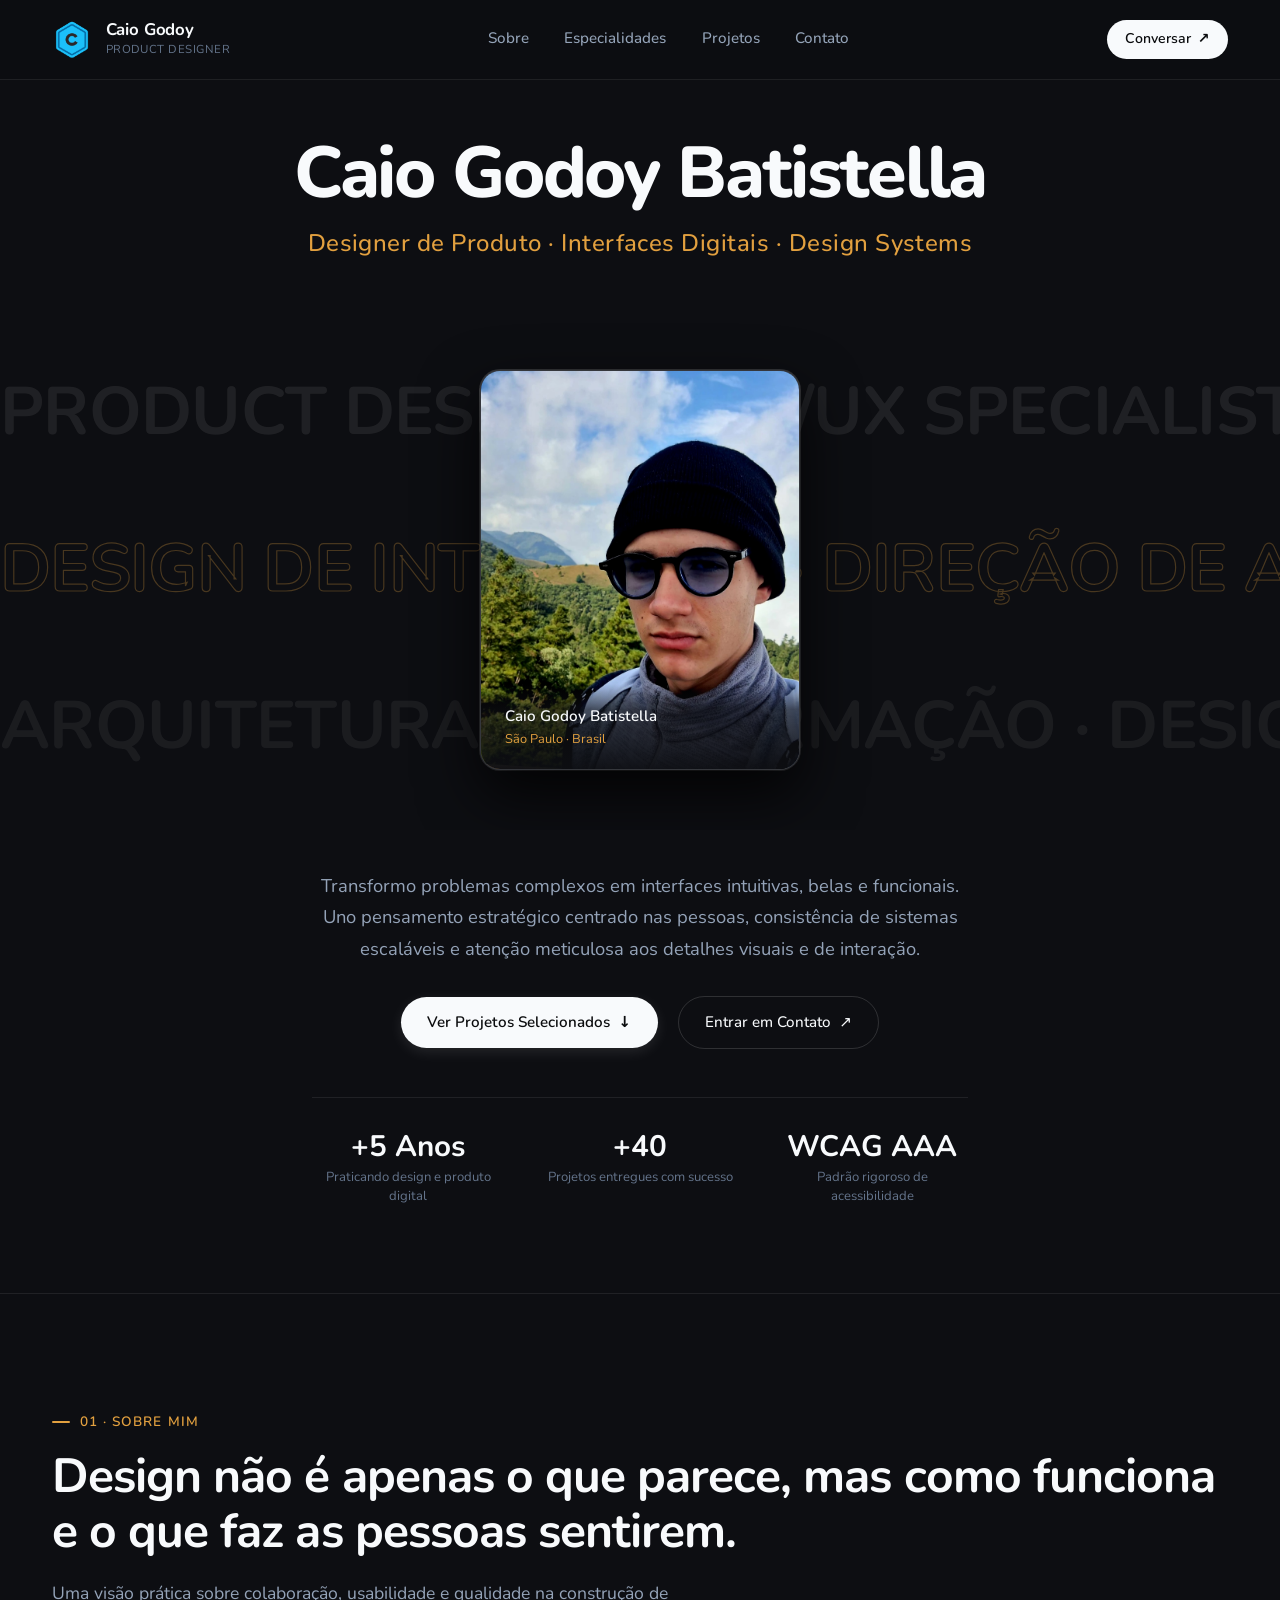
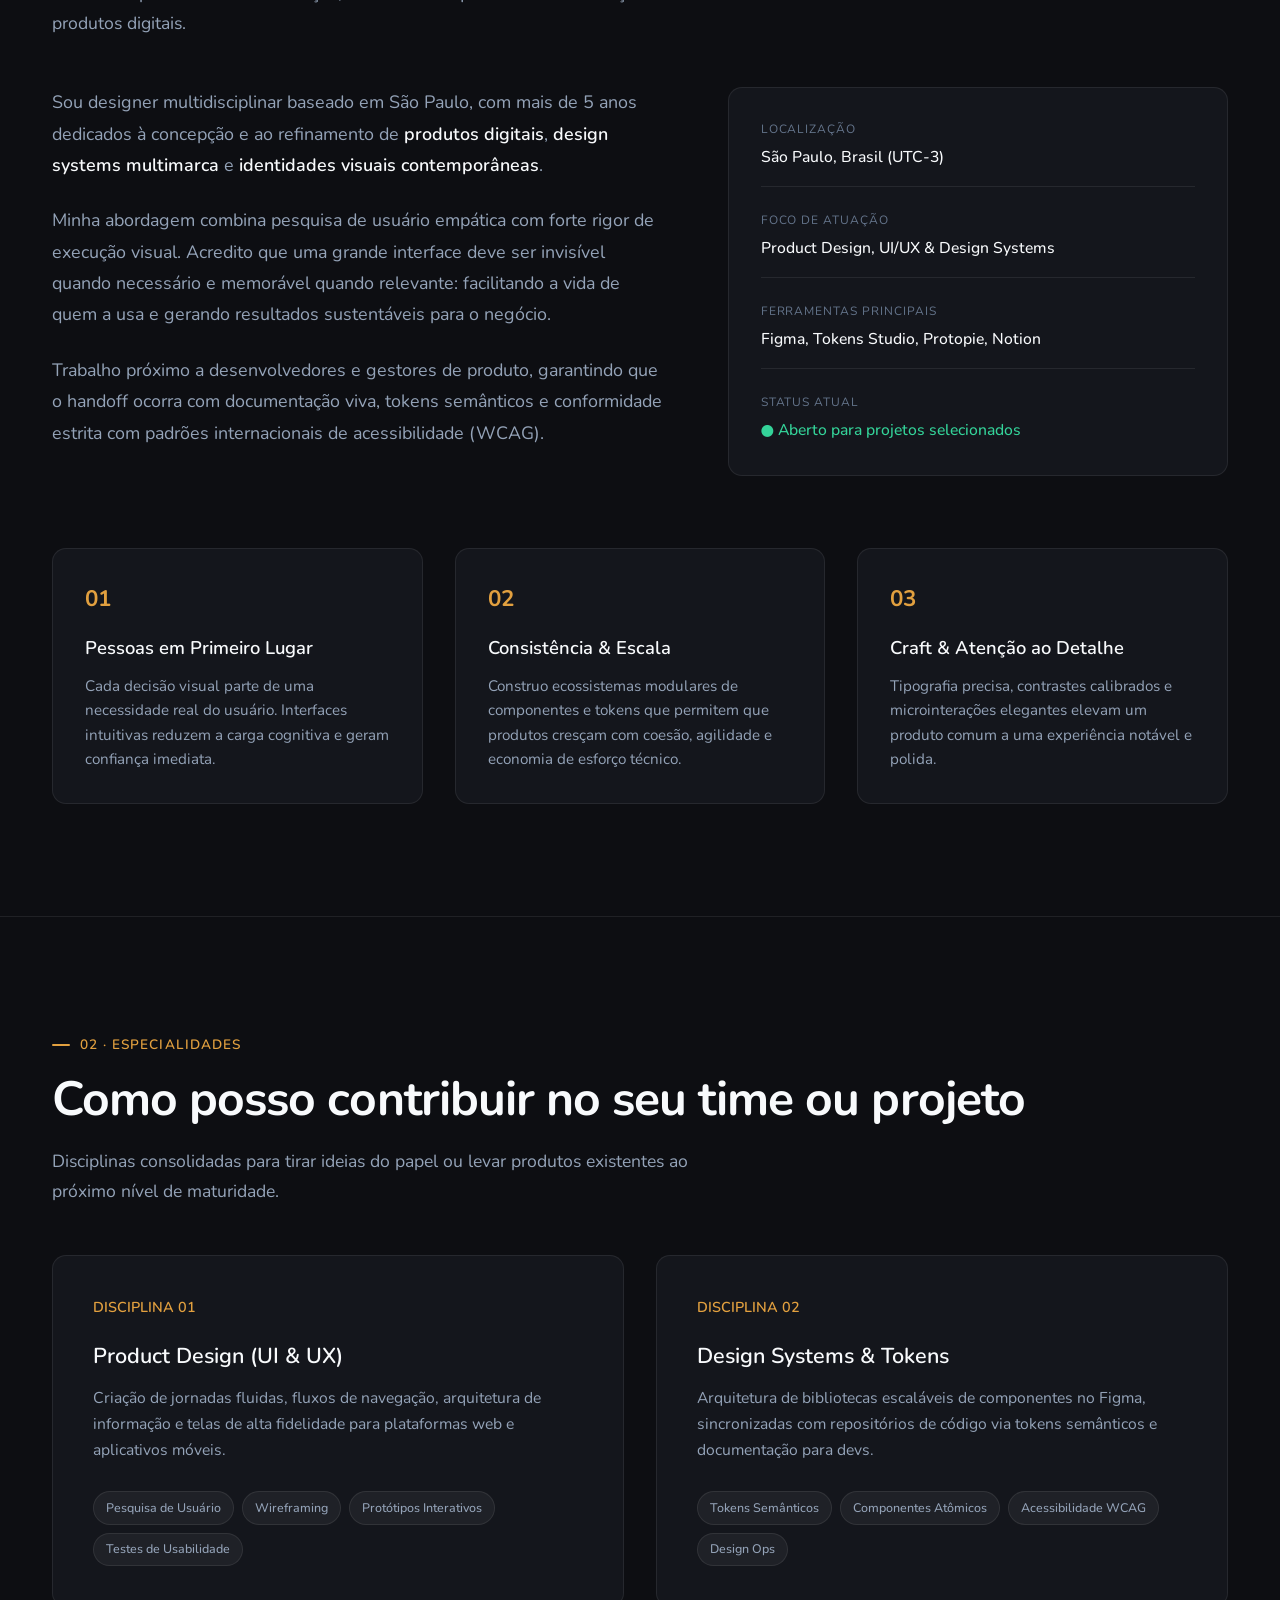
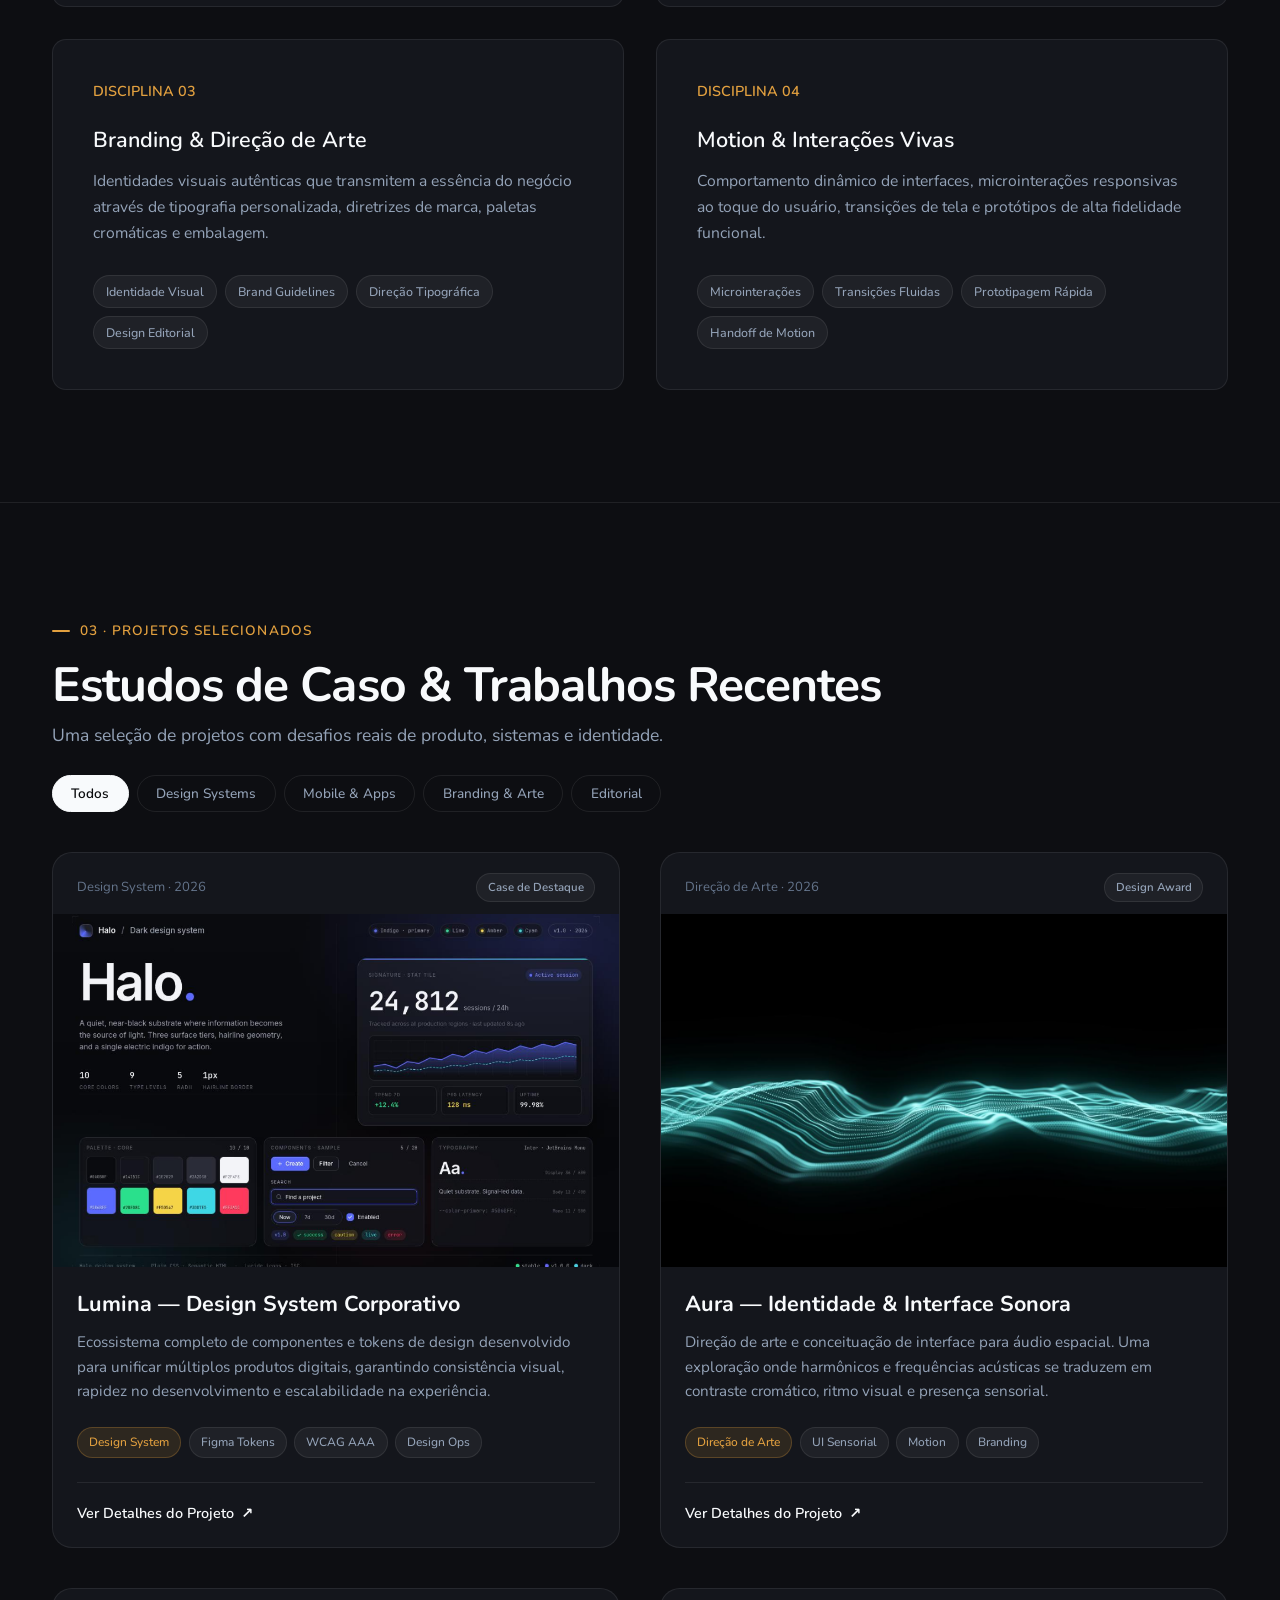
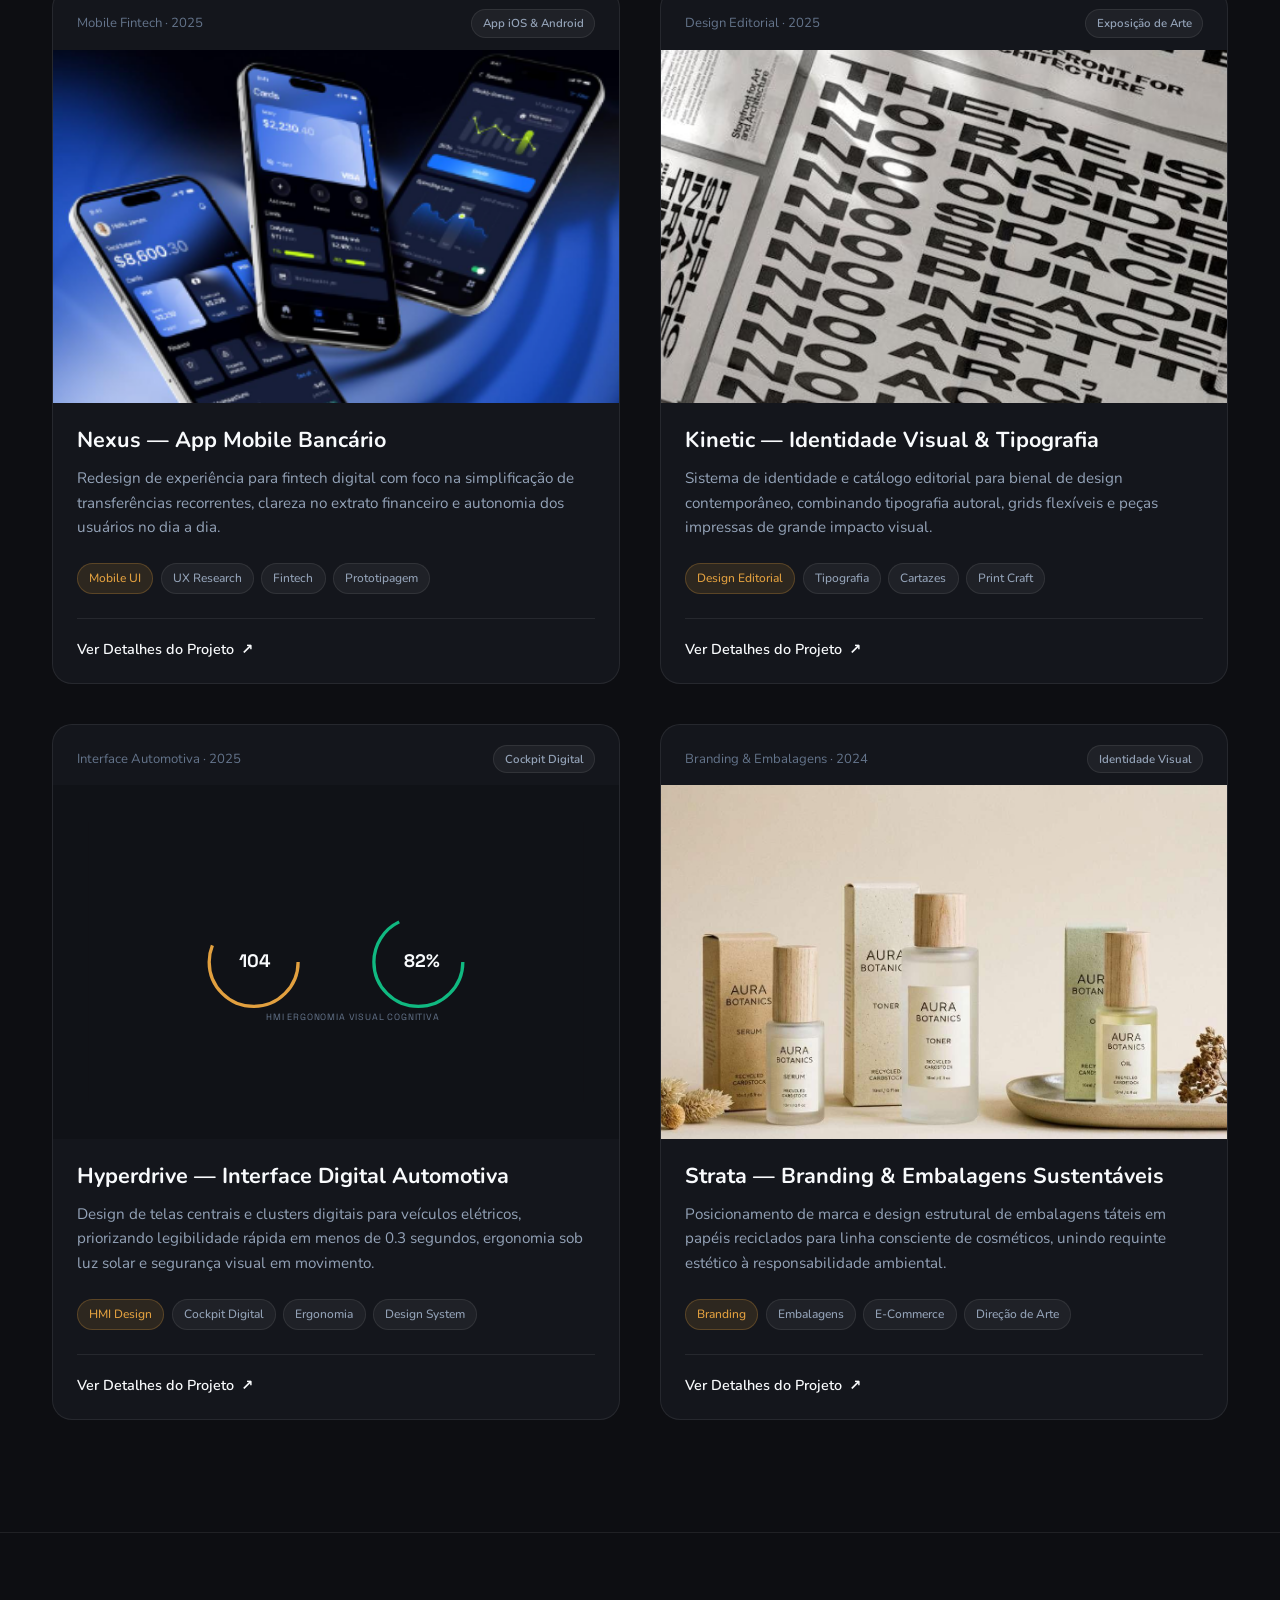
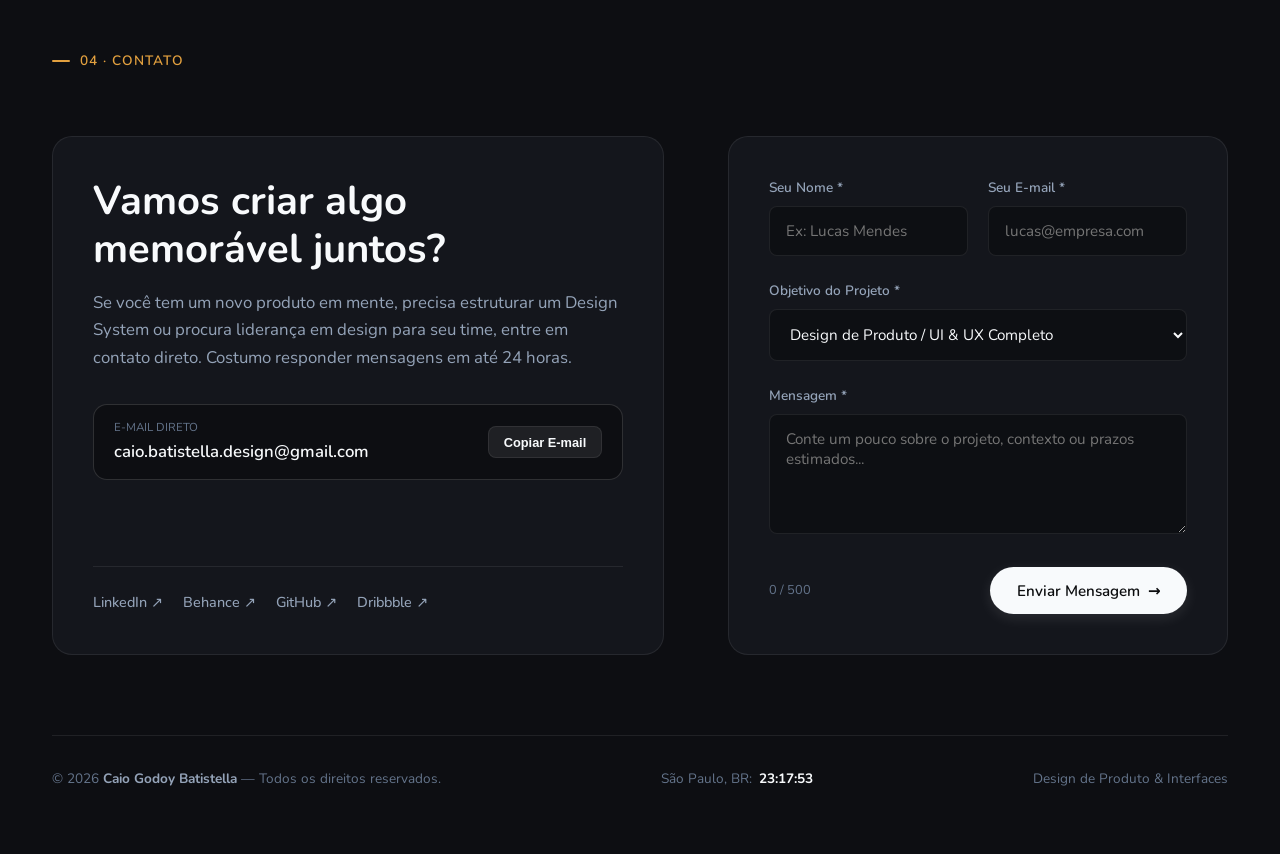
==== commit 17aae4ee: "Remove o texto 'Disponível' do cabeçalho e a localização acima do nome no hero." ====
--- a/index.html
+++ b/index.html
@@ -52,11 +52,6 @@
 
                 <!-- Ações do Cabeçalho -->
                 <div class="header-actions">
-                    <div class="live-status-pill">
-                        <span class="live-dot"></span>
-                        <span>Disponível</span>
-                    </div>
-
                     <a href="#contact" class="btn-header-cta">
                         <span>Conversar</span>
                         <span>↗</span>
@@ -76,11 +71,6 @@
             <section id="hero" class="hero-stage-centered">
                 <!-- Topo da Apresentação Centralizada -->
                 <div class="site-container hero-intro-container">
-                    <div class="hero-badge">
-                        <span class="live-dot"></span>
-                        <span>São Paulo, Brasil · Aberto para novos desafios</span>
-                    </div>
-
                     <h1 class="hero-title-centered">
                         Caio Godoy Batistella
                     </h1>
@@ -318,7 +308,7 @@
                                 </div>
                                 <h3 class="service-title">Branding & Direção de Arte</h3>
                                 <p class="service-desc">
-                                    Identidades visuais autênticas que transmitem a essência do negócio através de tipografia personalizada, diretrizes de marca, paletas cromáticas e embalagens.
+                                    Identidades visuais autênticas que transmitem a essência do negócio através de tipografia personalizada, diretrizes de marca, paletas cromáticas e embalagem.
                                 </p>
                             </div>
                             <div class="service-tags-wrap">
@@ -393,7 +383,7 @@
                             <div class="project-card-body">
                                 <h3 class="project-title">Lumina — Design System Corporativo</h3>
                                 <p class="project-desc">
-                                    Ecossistema completo de componentes e tokens de design desenvolvido para unificar múltiplos produtos digitais, garantindo consistência visual, rapidez no desenvolvimento e acessibilidade.
+                                    Ecossistema completo de componentes e tokens de design desenvolvido para unificar múltiplos produtos digitais, garantindo consistência visual, rapidez no desenvolvimento e escalabilidade na experiência.
                                 </p>
                                 <div class="project-tags">
                                     <span class="project-tag tag-accent">Design System</span>
@@ -426,7 +416,7 @@
                             <div class="project-card-body">
                                 <h3 class="project-title">Aura — Identidade & Interface Sonora</h3>
                                 <p class="project-desc">
-                                    Direção de arte e conceituação de interface para áudio espacial. Uma exploração onde harmônicos e frequências acústicas se traduzem em contraste cromático e formas visuais responsivas.
+                                    Direção de arte e conceituação de interface para áudio espacial. Uma exploração onde harmônicos e frequências acústicas se traduzem em contraste cromático, ritmo visual e presença sensorial.
                                 </p>
                                 <div class="project-tags">
                                     <span class="project-tag tag-accent">Direção de Arte</span>
@@ -459,7 +449,7 @@
                             <div class="project-card-body">
                                 <h3 class="project-title">Nexus — App Mobile Bancário</h3>
                                 <p class="project-desc">
-                                    Redesign de experiência para fintech digital com foco na simplificação de transferências recorrentes, clareza no extrato financeiro e autonomia dos usuários.
+                                    Redesign de experiência para fintech digital com foco na simplificação de transferências recorrentes, clareza no extrato financeiro e autonomia dos usuários no dia a dia.
                                 </p>
                                 <div class="project-tags">
                                     <span class="project-tag tag-accent">Mobile UI</span>
@@ -492,7 +482,7 @@
                             <div class="project-card-body">
                                 <h3 class="project-title">Kinetic — Identidade Visual & Tipografia</h3>
                                 <p class="project-desc">
-                                    Sistema de identidade e catálogo editorial para bienal de design contemporâneo, combinando tipografia autoral, grids flexíveis e peças impressas de grande escala.
+                                    Sistema de identidade e catálogo editorial para bienal de design contemporâneo, combinando tipografia autoral, grids flexíveis e peças impressas de grande impacto visual.
                                 </p>
                                 <div class="project-tags">
                                     <span class="project-tag tag-accent">Design Editorial</span>
@@ -537,7 +527,7 @@
                             <div class="project-card-body">
                                 <h3 class="project-title">Hyperdrive — Interface Digital Automotiva</h3>
                                 <p class="project-desc">
-                                    Design de telas centrais e clusters digitais para veículos elétricos, priorizando legibilidade rápida em menos de 0.3 segundos, ergonomia sob luz solar e segurança ao volante.
+                                    Design de telas centrais e clusters digitais para veículos elétricos, priorizando legibilidade rápida em menos de 0.3 segundos, ergonomia sob luz solar e segurança visual em movimento.
                                 </p>
                                 <div class="project-tags">
                                     <span class="project-tag tag-accent">HMI Design</span>
@@ -570,7 +560,7 @@
                             <div class="project-card-body">
                                 <h3 class="project-title">Strata — Branding & Embalagens Sustentáveis</h3>
                                 <p class="project-desc">
-                                    Posicionamento de marca e design estrutural de embalagens táteis em papéis reciclados para linha consciente de cosméticos, unindo requinte estético à regeneração ecológica.
+                                    Posicionamento de marca e design estrutural de embalagens táteis em papéis reciclados para linha consciente de cosméticos, unindo requinte estético à responsabilidade ambiental.
                                 </p>
                                 <div class="project-tags">
                                     <span class="project-tag tag-accent">Branding</span>
--- a/css/style.css
+++ b/css/style.css
@@ -1,17 +1,17 @@
 /* ==========================================================================
-   PORTFÓLIO AUTORAL // CAIO GODOY BATISTELLA — PRODUCT & INTERACTION DESIGNER
-   Direção de Arte: Editorial Craft, Tipografia Contemporânea & Design Centrado nas Pessoas
-   Design autêntico, limpo e humanizado — sem clichês de IA ou efeitos artificiais.
-   ========================================================================== */
+    PORTFÓLIO AUTORAL // CAIO GODOY BATISTELLA — PRODUCT & INTERACTION DESIGNER
+    Direção de Arte: Editorial Craft, Tipografia Contemporânea & Design Centrado nas Pessoas
+    Design autêntico, limpo e humanizado — sem clichês de IA ou efeitos artificiais.
+    ========================================================================== */
 
-@import url('https://fonts.googleapis.com/css2?family=Plus+Jakarta+Sans:wght@300;400;500;600;700;800&family=Space+Grotesk:wght@400;500;600;700&family=Syne:wght@600;700;800&display=swap');
+@import url('https://fonts.googleapis.com/css2?family=Nunito:wght@300;400;500;600;700;800;900&display=swap');
 
 :root {
   /* ==========================================================================
-     PALETA DE CORES — EDITORIAL CONTEMPORARY (DARK SLATE & WARM ACCENTS)
-     Equilíbrio entre tons escuros aveludados, tipografia de alta legibilidade
-     e toques acolhedores de âmbar e terracota.
-     ========================================================================== */
+      PALETA DE CORES — EDITORIAL CONTEMPORARY (DARK SLATE & WARM ACCENTS)
+      Equilíbrio entre tons escuros aveludados, tipografia de alta legibilidade
+      e toques acolhedores de âmbar e terracota.
+      ========================================================================== */
   --bg-body: #0d0e12;
   --bg-surface: #14161c;
   --bg-surface-elevated: #1a1d24;
@@ -44,9 +44,9 @@
   --shadow-portrait: 0 20px 50px rgba(0, 0, 0, 0.6), 0 0 0 1px rgba(255, 255, 255, 0.1);
 
   /* Famílias Tipográficas */
-  --font-display: 'Syne', sans-serif;
-  --font-heading: 'Space Grotesk', -apple-system, sans-serif;
-  --font-sans: 'Plus Jakarta Sans', system-ui, -apple-system, sans-serif;
+  --font-display: 'Nunito', sans-serif;
+  --font-heading: 'Nunito', sans-serif;
+  --font-sans: 'Nunito', system-ui, -apple-system, sans-serif;
 
   /* Dimensões & Curvas de Transição */
   --container-max: 1240px;
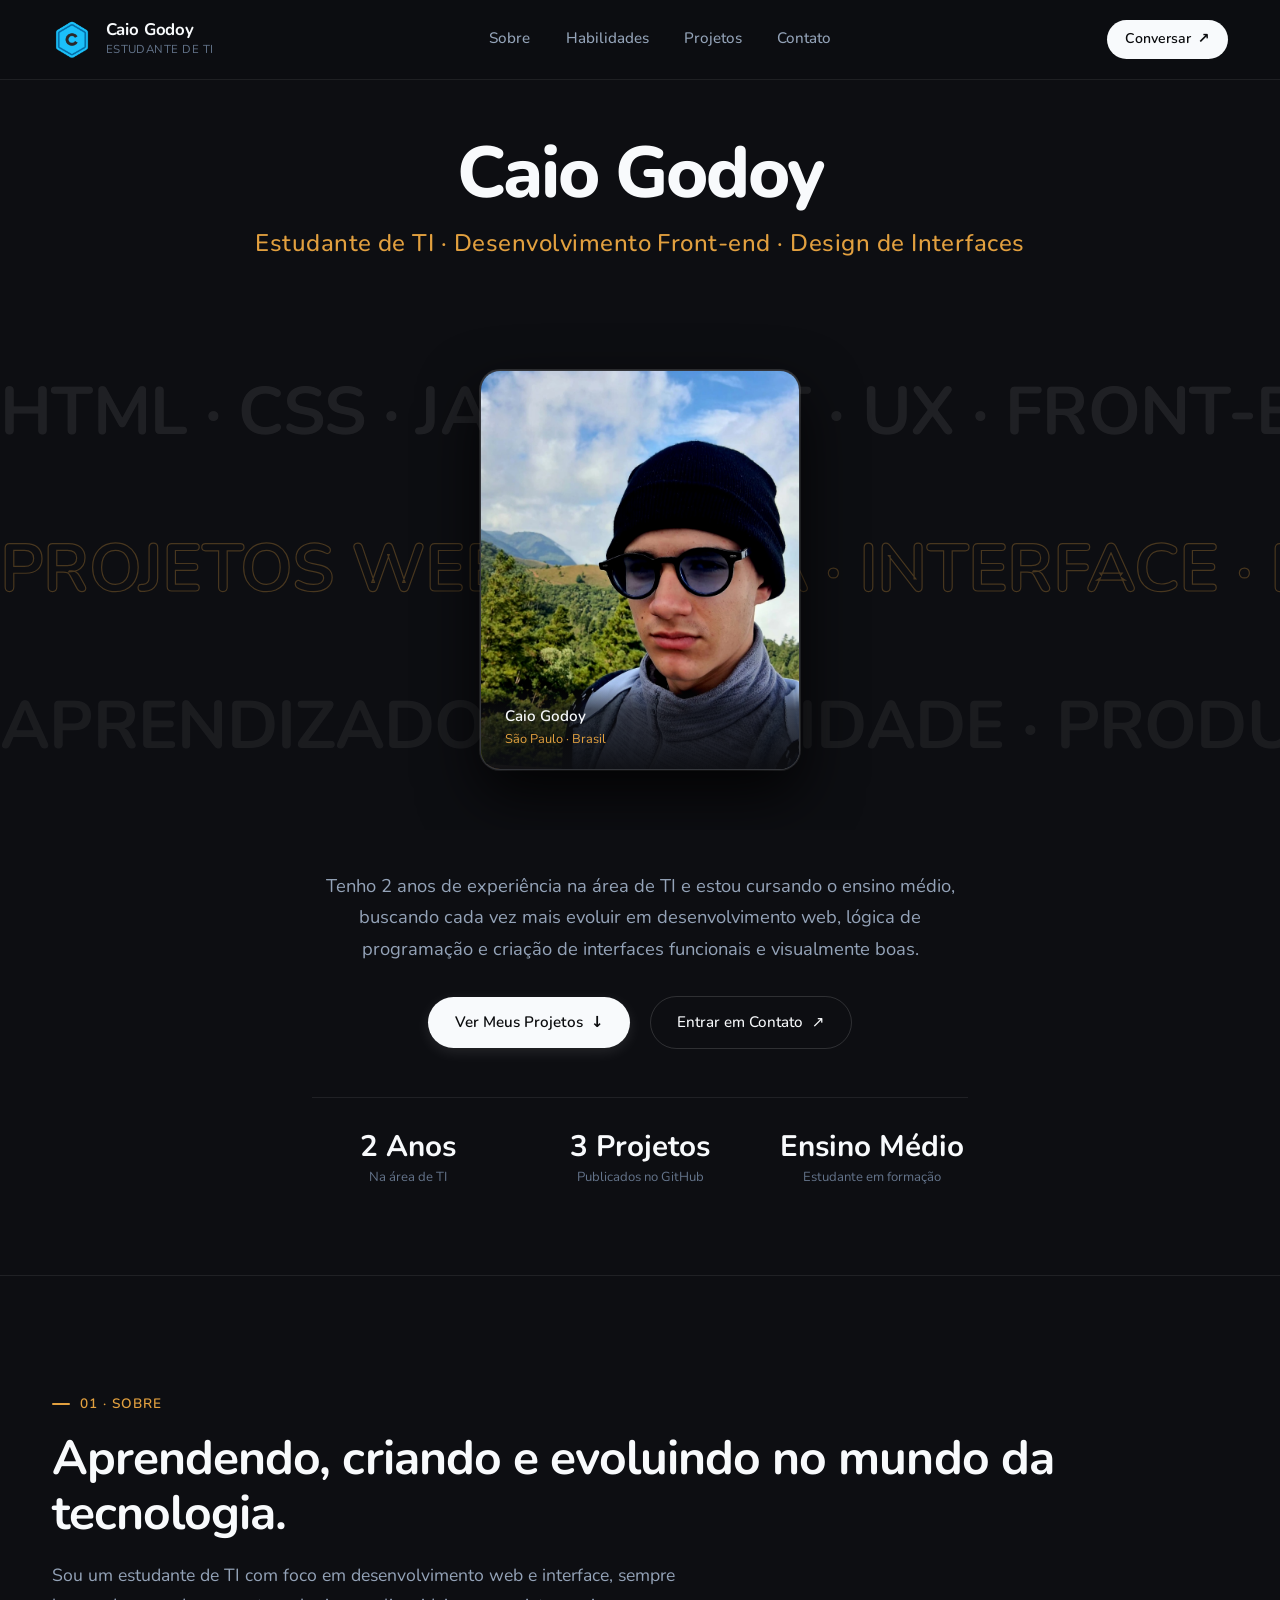
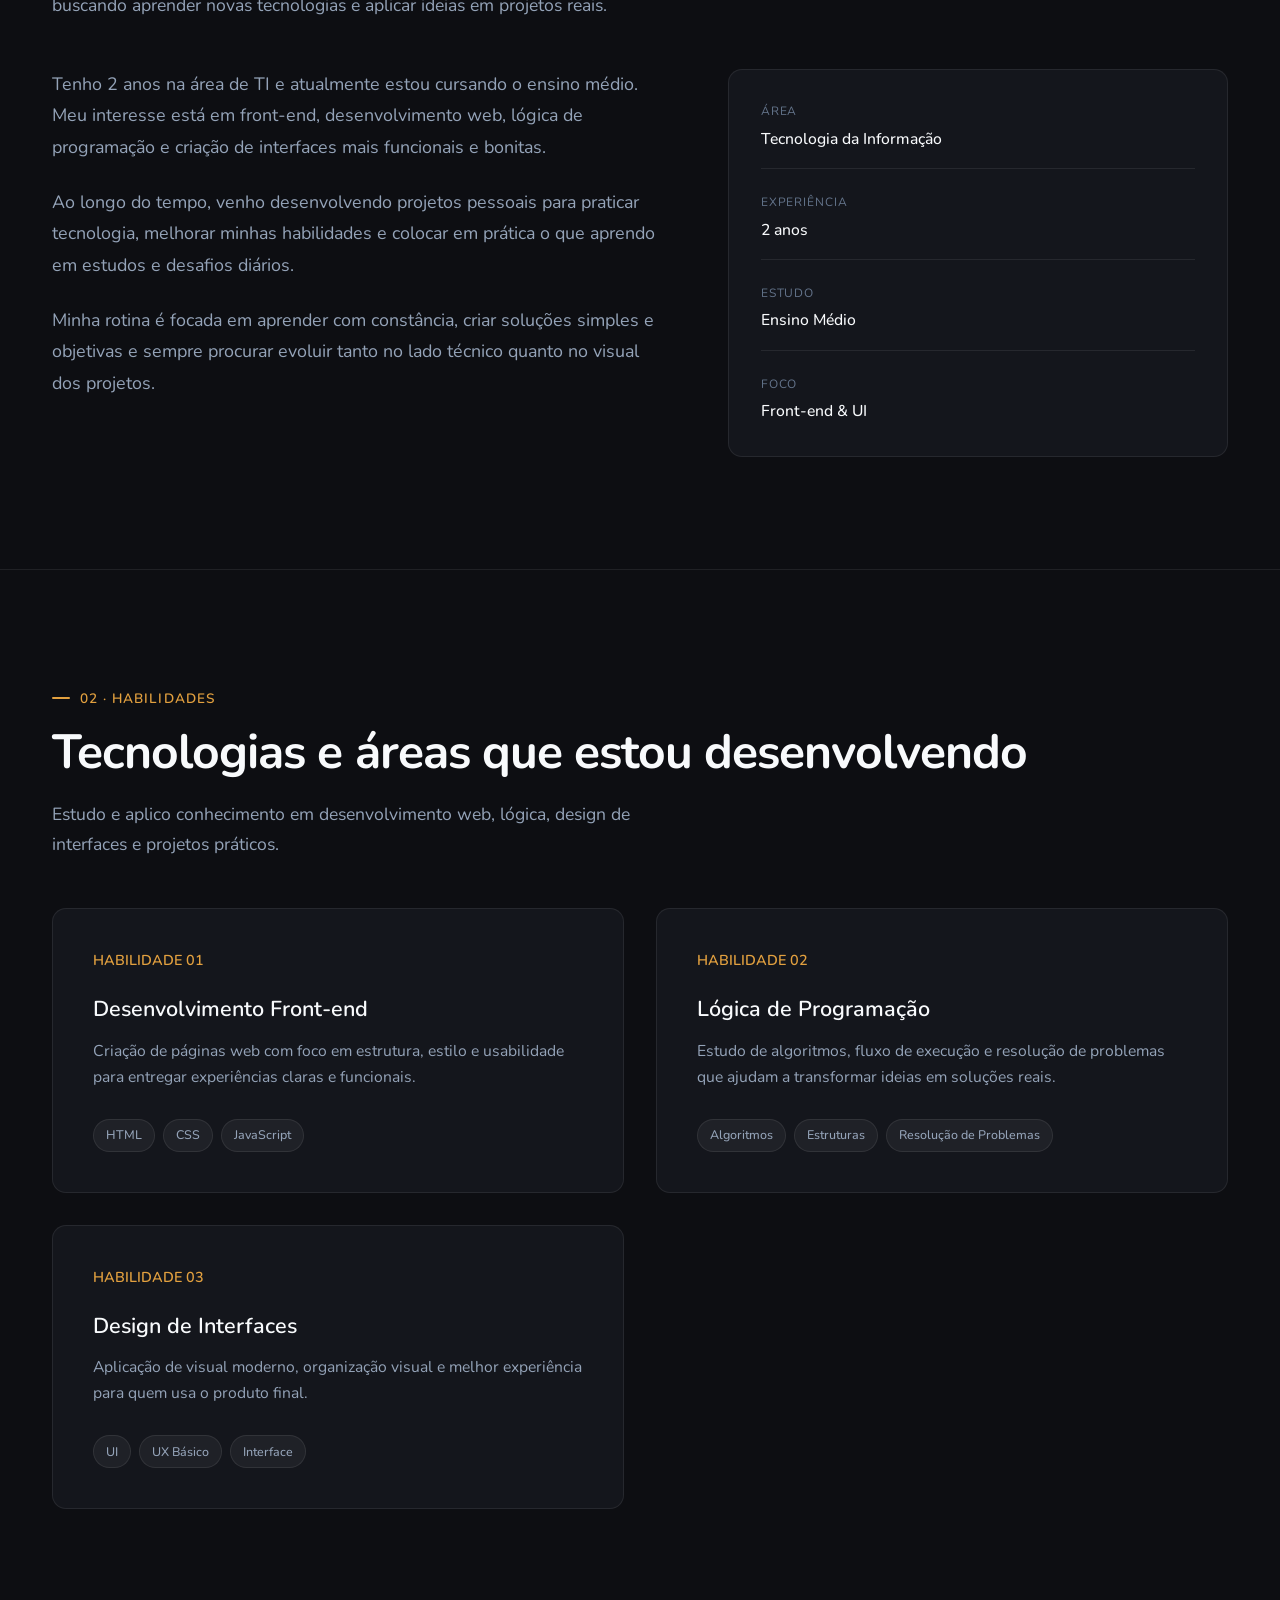
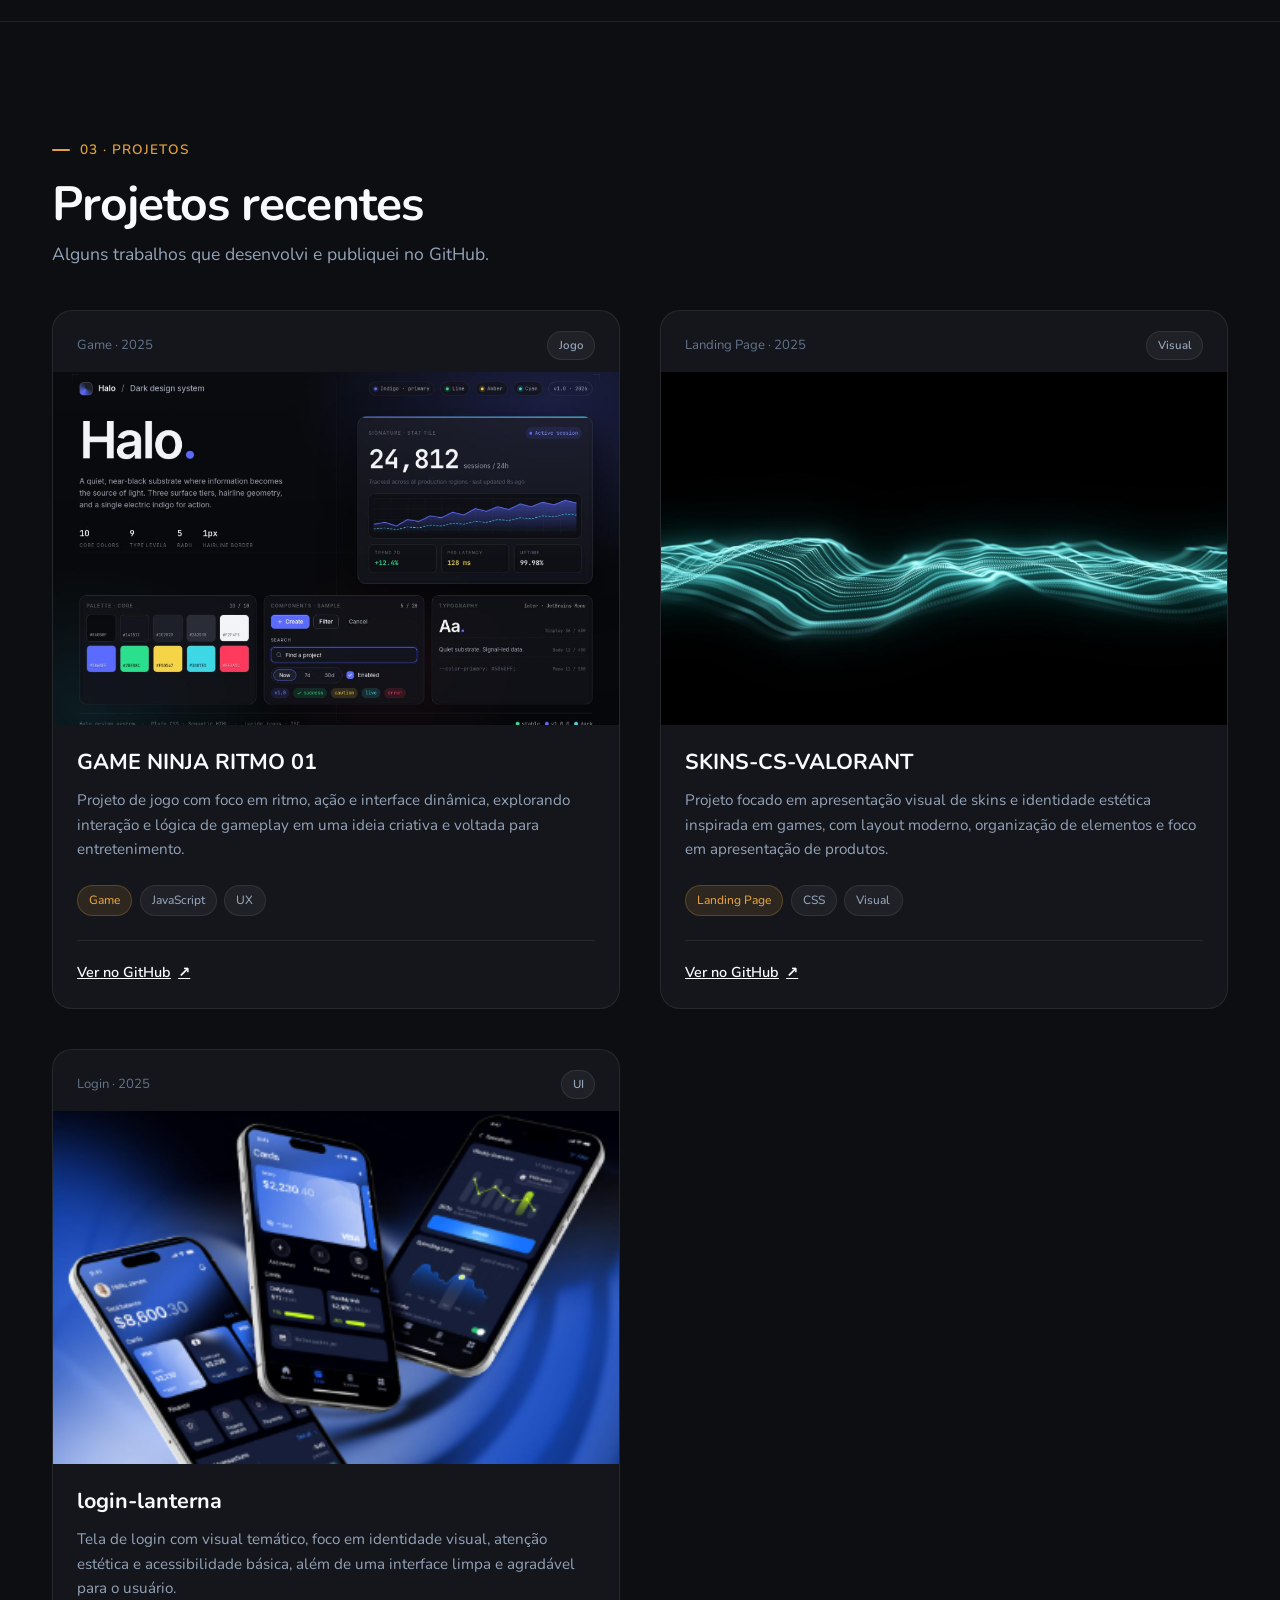
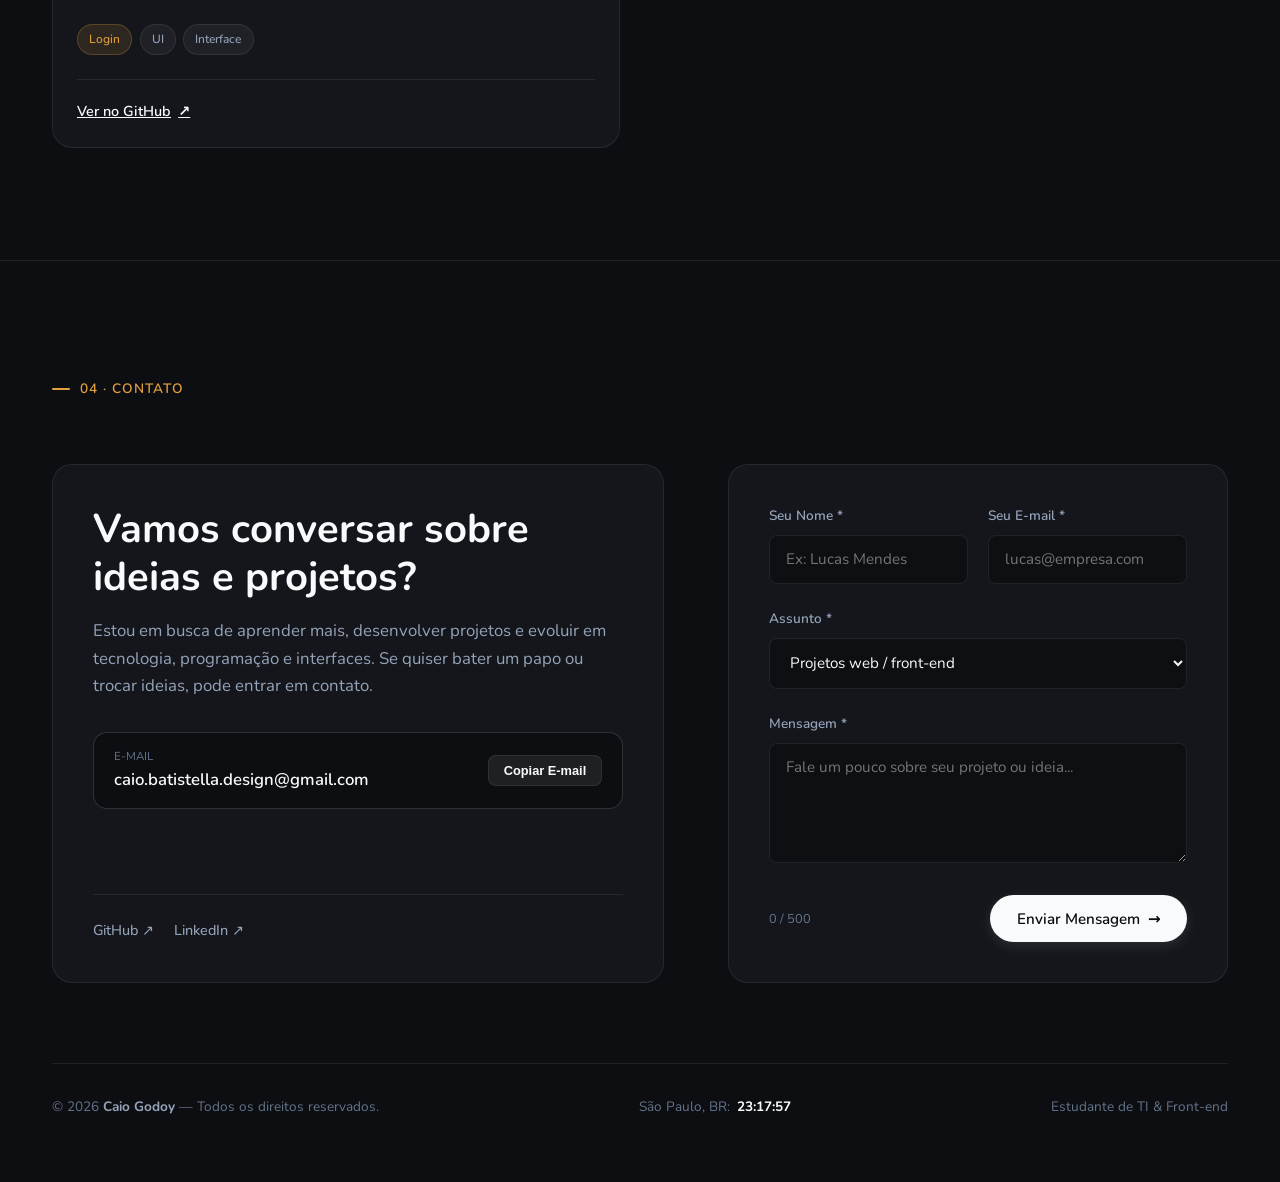
==== commit 0bfdd588: "Atualiza textos, perfil profissional e projetos do portfólio para a nova identidade do cliente: estu" ====
--- a/index.html
+++ b/index.html
@@ -4,53 +4,42 @@
 <head>
     <meta charset="UTF-8">
     <meta name="viewport" content="width=device-width, initial-scale=1.0">
-    <title>Caio Godoy Batistella · Designer de Produto & Interfaces</title>
+    <title>Caio Godoy · Estudante de TI & Desenvolvedor</title>
     <meta name="description"
-        content="Portfólio de Caio Godoy Batistella, designer de produto e interfaces especializado em UI/UX, Design Systems e Direção de Arte. Baseado em São Paulo.">
-
-    <!-- Fontes do Google: Syne, Space Grotesk & Plus Jakarta Sans -->
+        content="Portfólio de Caio Godoy, estudante de TI apaixonado por desenvolvimento front-end, interfaces e projetos criativos.">
+
     <link rel="preconnect" href="https://fonts.googleapis.com">
     <link rel="preconnect" href="https://fonts.gstatic.com" crossorigin>
     <link
-        href="https://fonts.googleapis.com/css2?family=Plus+Jakarta+Sans:wght@300;400;500;600;700;800&family=Space+Grotesk:wght@400;500;600;700&family=Syne:wght@600;700;800&display=swap"
+        href="https://fonts.googleapis.com/css2?family=Nunito:wght@300;400;500;600;700;800;900&display=swap"
         rel="stylesheet">
 
-    <!-- Estilos CSS -->
     <link rel="stylesheet" href="css/style.css">
     <link rel="stylesheet" href="css/components.css">
     <link rel="stylesheet" href="css/responsive.css">
 </head>
 
 <body>
-
-    <!-- Wrapper Principal -->
     <div class="site-wrapper">
-
-        <!-- ==========================================================================
-             CABEÇALHO FIXO EDITORIAL
-             ========================================================================== -->
         <header class="site-header">
             <div class="header-inner">
-                <!-- Marca / Nome -->
-                <a href="#hero" class="brand-link" title="Caio Godoy Batistella — Início">
-                    <img src="assets/images/logo.png" alt="Logo Caio Godoy Batistella" class="site-logo-img">
+                <a href="#hero" class="brand-link" title="Caio Godoy — Início">
+                    <img src="assets/images/logo.png" alt="Logo Caio Godoy" class="site-logo-img">
                     <div class="brand-text-group">
                         <span class="brand-name">Caio Godoy</span>
-                        <span class="brand-role">Product Designer</span>
+                        <span class="brand-role">Estudante de TI</span>
                     </div>
                 </a>
 
-                <!-- Navegação Principal -->
                 <nav aria-label="Navegação Principal">
                     <ul class="nav-menu">
                         <li><a href="#about" class="nav-link">Sobre</a></li>
-                        <li><a href="#services" class="nav-link">Especialidades</a></li>
+                        <li><a href="#services" class="nav-link">Habilidades</a></li>
                         <li><a href="#projects" class="nav-link">Projetos</a></li>
                         <li><a href="#contact" class="nav-link">Contato</a></li>
                     </ul>
                 </nav>
 
-                <!-- Ações do Cabeçalho -->
                 <div class="header-actions">
                     <a href="#contact" class="btn-header-cta">
                         <span>Conversar</span>
@@ -65,82 +54,64 @@
         </header>
 
         <main id="main-content">
-            <!-- ==========================================================================
-                 1. HERO SECTION // APRESENTAÇÃO HUMANA & EDITORIAL
-                 ========================================================================== -->
             <section id="hero" class="hero-stage-centered">
-                <!-- Topo da Apresentação Centralizada -->
                 <div class="site-container hero-intro-container">
-                    <h1 class="hero-title-centered">
-                        Caio Godoy Batistella
-                    </h1>
-
+                    <h1 class="hero-title-centered">Caio Godoy</h1>
                     <p class="hero-subtitle-centered">
-                        Designer de Produto · Interfaces Digitais · Design Systems
+                        Estudante de TI · Desenvolvimento Front-end · Design de Interfaces
                     </p>
                 </div>
 
-                <!-- ==========================================================================
-                     PALCO DO PERFIL: FOTO NO CENTRO + FRASES DESLIZANDO ATRÁS (BACKGROUND)
-                     ========================================================================== -->
                 <div class="hero-stage-marquee-area">
-                    <!-- Camada de Frases Deslizando (Z-INDEX: 1) -->
                     <div class="profile-marquee-layer" aria-hidden="true">
-                        <!-- Trilha 1: Deslizando para a esquerda -->
                         <div class="profile-marquee-row marquee-row-1 marquee-to-left">
                             <div class="marquee-content-track">
-                                <span>PRODUCT DESIGNER · UI/UX SPECIALIST · DESIGN SYSTEMS · EXPERIÊNCIA DO USUÁRIO ·</span>
-                                <span>PRODUCT DESIGNER · UI/UX SPECIALIST · DESIGN SYSTEMS · EXPERIÊNCIA DO USUÁRIO ·</span>
-                                <span>PRODUCT DESIGNER · UI/UX SPECIALIST · DESIGN SYSTEMS · EXPERIÊNCIA DO USUÁRIO ·</span>
-                                <span>PRODUCT DESIGNER · UI/UX SPECIALIST · DESIGN SYSTEMS · EXPERIÊNCIA DO USUÁRIO ·</span>
-                            </div>
-                        </div>
-
-                        <!-- Trilha 2: Deslizando para a direita -->
+                                <span>HTML · CSS · JAVASCRIPT · UX · FRONT-END ·</span>
+                                <span>HTML · CSS · JAVASCRIPT · UX · FRONT-END ·</span>
+                                <span>HTML · CSS · JAVASCRIPT · UX · FRONT-END ·</span>
+                                <span>HTML · CSS · JAVASCRIPT · UX · FRONT-END ·</span>
+                            </div>
+                        </div>
+
                         <div class="profile-marquee-row marquee-row-2 marquee-to-right">
                             <div class="marquee-content-track">
-                                <span>DESIGN DE INTERFACES · DIREÇÃO DE ARTE · BRANDING & IDENTIDADE · MOTION & CRAFT ·</span>
-                                <span>DESIGN DE INTERFACES · DIREÇÃO DE ARTE · BRANDING & IDENTIDADE · MOTION & CRAFT ·</span>
-                                <span>DESIGN DE INTERFACES · DIREÇÃO DE ARTE · BRANDING & IDENTIDADE · MOTION & CRAFT ·</span>
-                                <span>DESIGN DE INTERFACES · DIREÇÃO DE ARTE · BRANDING & IDENTIDADE · MOTION & CRAFT ·</span>
-                            </div>
-                        </div>
-
-                        <!-- Trilha 3: Deslizando para a esquerda -->
+                                <span>PROJETOS WEB · LÓGICA · INTERFACE · FUNCIONALIDADE ·</span>
+                                <span>PROJETOS WEB · LÓGICA · INTERFACE · FUNCIONALIDADE ·</span>
+                                <span>PROJETOS WEB · LÓGICA · INTERFACE · FUNCIONALIDADE ·</span>
+                                <span>PROJETOS WEB · LÓGICA · INTERFACE · FUNCIONALIDADE ·</span>
+                            </div>
+                        </div>
+
                         <div class="profile-marquee-row marquee-row-3 marquee-to-left">
                             <div class="marquee-content-track">
-                                <span>ARQUITETURA DE INFORMAÇÃO · DESIGN OPS · PROTOTIPAGEM INTERATIVA · USABILIDADE ·</span>
-                                <span>ARQUITETURA DE INFORMAÇÃO · DESIGN OPS · PROTOTIPAGEM INTERATIVA · USABILIDADE ·</span>
-                                <span>ARQUITETURA DE INFORMAÇÃO · DESIGN OPS · PROTOTIPAGEM INTERATIVA · USABILIDADE ·</span>
-                                <span>ARQUITETURA DE INFORMAÇÃO · DESIGN OPS · PROTOTIPAGEM INTERATIVA · USABILIDADE ·</span>
-                            </div>
-                        </div>
-                    </div>
-
-                    <!-- FOTO CENTRALIZADA SOBREPOSTA ÀS FRASES (Z-INDEX: 2) -->
+                                <span>APRENDIZADO · CRIATIVIDADE · PRODUTIVIDADE · TI ·</span>
+                                <span>APRENDIZADO · CRIATIVIDADE · PRODUTIVIDADE · TI ·</span>
+                                <span>APRENDIZADO · CRIATIVIDADE · PRODUTIVIDADE · TI ·</span>
+                                <span>APRENDIZADO · CRIATIVIDADE · PRODUTIVIDADE · TI ·</span>
+                            </div>
+                        </div>
+                    </div>
+
                     <div class="hero-center-portrait-anchor">
                         <div class="hero-portrait-card">
-                            <img src="assets/images/profile.jpg" alt="Foto de perfil de Caio Godoy Batistella"
-                                class="hero-portrait-img" fetchpriority="high">
+                            <img src="assets/images/profile.jpg" alt="Foto de Caio Godoy" class="hero-portrait-img" fetchpriority="high">
                             <div class="hero-portrait-caption">
-                                <span class="portrait-name">Caio Godoy Batistella</span>
+                                <span class="portrait-name">Caio Godoy</span>
                                 <span class="portrait-role">São Paulo · Brasil</span>
                             </div>
                         </div>
                     </div>
                 </div>
 
-                <!-- Base do Hero: Posicionamento, Ações e Métricas -->
                 <div class="site-container hero-bottom-container">
                     <p class="hero-statement-text">
-                        Transformo problemas complexos em interfaces intuitivas, belas e funcionais. 
-                        Uno pensamento estratégico centrado nas pessoas, consistência de sistemas escaláveis e 
-                        atenção meticulosa aos detalhes visuais e de interação.
+                        Tenho 2 anos de experiência na área de TI e estou cursando o ensino médio, buscando cada vez mais
+                        evoluir em desenvolvimento web, lógica de programação e criação de interfaces funcionais e visualmente boas.
                     </p>
 
                     <div class="hero-actions-centered">
                         <a href="#projects" class="btn-primary">
-                            <span>Ver Projetos Selecionados</span>
+                            <span>Ver Meus Projetos</span>
                             <span>↓</span>
                         </a>
                         <a href="#contact" class="btn-secondary">
@@ -149,459 +120,254 @@
                         </a>
                     </div>
 
-                    <!-- Métricas Reais do Designer -->
                     <div class="hero-metrics-centered">
                         <div class="metric-item">
-                            <span class="metric-value">+5 Anos</span>
-                            <span class="metric-label">Praticando design e produto digital</span>
+                            <span class="metric-value">2 Anos</span>
+                            <span class="metric-label">Na área de TI</span>
                         </div>
                         <div class="metric-item">
-                            <span class="metric-value">+40</span>
-                            <span class="metric-label">Projetos entregues com sucesso</span>
+                            <span class="metric-value">3 Projetos</span>
+                            <span class="metric-label">Publicados no GitHub</span>
                         </div>
                         <div class="metric-item">
-                            <span class="metric-value">WCAG AAA</span>
-                            <span class="metric-label">Padrão rigoroso de acessibilidade</span>
+                            <span class="metric-value">Ensino Médio</span>
+                            <span class="metric-label">Estudante em formação</span>
                         </div>
                     </div>
                 </div>
             </section>
 
-            <!-- ==========================================================================
-                 2. SEÇÃO SOBRE // NARRATIVA & VALORES
-                 ========================================================================== -->
             <section id="about" class="editorial-section">
                 <div class="site-container">
-                    <span class="section-tagline">01 · SOBRE MIM</span>
+                    <span class="section-tagline">01 · SOBRE</span>
 
                     <h2 class="section-title">
-                        Design não é apenas o que parece, mas como funciona e o que faz as pessoas sentirem.
+                        Aprendendo, criando e evoluindo no mundo da tecnologia.
                     </h2>
                     <p class="section-subtitle">
-                        Uma visão prática sobre colaboração, usabilidade e qualidade na construção de produtos digitais.
+                        Sou um estudante de TI com foco em desenvolvimento web e interface, sempre buscando aprender novas tecnologias e aplicar ideias em projetos reais.
                     </p>
 
                     <div class="about-grid">
                         <div class="about-editorial-prose">
                             <p>
-                                Sou designer multidisciplinar baseado em São Paulo, com mais de 5 anos dedicados à concepção 
-                                e ao refinamento de <strong>produtos digitais</strong>, <strong>design systems multimarca</strong> 
-                                e <strong>identidades visuais contemporâneas</strong>.
+                                Tenho 2 anos na área de TI e atualmente estou cursando o ensino médio. Meu interesse está em
+                                front-end, desenvolvimento web, lógica de programação e criação de interfaces mais funcionais e bonitas.
                             </p>
                             <p>
-                                Minha abordagem combina pesquisa de usuário empática com forte rigor de execução visual. 
-                                Acredito que uma grande interface deve ser invisível quando necessário e memorável quando 
-                                relevante: facilitando a vida de quem a usa e gerando resultados sustentáveis para o negócio.
+                                Ao longo do tempo, venho desenvolvendo projetos pessoais para praticar tecnologia, melhorar minhas
+                                habilidades e colocar em prática o que aprendo em estudos e desafios diários.
                             </p>
                             <p>
-                                Trabalho próximo a desenvolvedores e gestores de produto, garantindo que o handoff 
-                                ocorra com documentação viva, tokens semânticos e conformidade estrita com padrões 
-                                internacionais de acessibilidade (WCAG).
+                                Minha rotina é focada em aprender com constância, criar soluções simples e objetivas e sempre procurar evoluir tanto no lado técnico quanto no visual dos projetos.
                             </p>
                         </div>
 
-                        <!-- Ficha Técnica -->
                         <div class="spec-box">
                             <div class="spec-item">
-                                <span class="spec-label">Localização</span>
-                                <span class="spec-value">São Paulo, Brasil (UTC-3)</span>
+                                <span class="spec-label">Área</span>
+                                <span class="spec-value">Tecnologia da Informação</span>
                             </div>
                             <div class="spec-item">
-                                <span class="spec-label">Foco de Atuação</span>
-                                <span class="spec-value">Product Design, UI/UX & Design Systems</span>
+                                <span class="spec-label">Experiência</span>
+                                <span class="spec-value">2 anos</span>
                             </div>
                             <div class="spec-item">
-                                <span class="spec-label">Ferramentas Principais</span>
-                                <span class="spec-value">Figma, Tokens Studio, Protopie, Notion</span>
+                                <span class="spec-label">Estudo</span>
+                                <span class="spec-value">Ensino Médio</span>
                             </div>
                             <div class="spec-item">
-                                <span class="spec-label">Status Atual</span>
-                                <span class="spec-value" style="color: #34d399;">● Aberto para projetos selecionados</span>
-                            </div>
-                        </div>
-                    </div>
-
-                    <!-- 3 Princípios de Design -->
-                    <div class="principles-grid">
-                        <div class="principle-card">
-                            <div class="principle-num">01</div>
-                            <h3 class="principle-title">Pessoas em Primeiro Lugar</h3>
-                            <p class="principle-desc">
-                                Cada decisão visual parte de uma necessidade real do usuário. Interfaces intuitivas reduzem a carga cognitiva e geram confiança imediata.
-                            </p>
-                        </div>
-
-                        <div class="principle-card">
-                            <div class="principle-num">02</div>
-                            <h3 class="principle-title">Consistência & Escala</h3>
-                            <p class="principle-desc">
-                                Construo ecossistemas modulares de componentes e tokens que permitem que produtos cresçam com coesão, agilidade e economia de esforço técnico.
-                            </p>
-                        </div>
-
-                        <div class="principle-card">
-                            <div class="principle-num">03</div>
-                            <h3 class="principle-title">Craft & Atenção ao Detalhe</h3>
-                            <p class="principle-desc">
-                                Tipografia precisa, contrastes calibrados e microinterações elegantes elevam um produto comum a uma experiência notável e polida.
-                            </p>
+                                <span class="spec-label">Foco</span>
+                                <span class="spec-value">Front-end & UI</span>
+                            </div>
                         </div>
                     </div>
                 </div>
             </section>
 
-            <!-- ==========================================================================
-                 3. SEÇÃO ESPECIALIDADES & SERVIÇOS
-                 ========================================================================== -->
             <section id="services" class="editorial-section">
                 <div class="site-container">
-                    <span class="section-tagline">02 · ESPECIALIDADES</span>
-                    <h2 class="section-title">Como posso contribuir no seu time ou projeto</h2>
+                    <span class="section-tagline">02 · HABILIDADES</span>
+                    <h2 class="section-title">Tecnologias e áreas que estou desenvolvendo</h2>
                     <p class="section-subtitle">
-                        Disciplinas consolidadas para tirar ideias do papel ou levar produtos existentes ao próximo nível de maturidade.
+                        Estudo e aplico conhecimento em desenvolvimento web, lógica, design de interfaces e projetos práticos.
                     </p>
 
                     <div class="services-grid">
-                        <!-- Card 01 -->
                         <div class="service-card">
                             <div>
                                 <div class="service-card-header">
-                                    <span class="service-index">DISCIPLINA 01</span>
-                                </div>
-                                <h3 class="service-title">Product Design (UI & UX)</h3>
+                                    <span class="service-index">HABILIDADE 01</span>
+                                </div>
+                                <h3 class="service-title">Desenvolvimento Front-end</h3>
                                 <p class="service-desc">
-                                    Criação de jornadas fluidas, fluxos de navegação, arquitetura de informação e telas de alta fidelidade para plataformas web e aplicativos móveis.
+                                    Criação de páginas web com foco em estrutura, estilo e usabilidade para entregar experiências claras e funcionais.
                                 </p>
                             </div>
                             <div class="service-tags-wrap">
-                                <span class="service-tag">Pesquisa de Usuário</span>
-                                <span class="service-tag">Wireframing</span>
-                                <span class="service-tag">Protótipos Interativos</span>
-                                <span class="service-tag">Testes de Usabilidade</span>
-                            </div>
-                        </div>
-
-                        <!-- Card 02 -->
+                                <span class="service-tag">HTML</span>
+                                <span class="service-tag">CSS</span>
+                                <span class="service-tag">JavaScript</span>
+                            </div>
+                        </div>
+
                         <div class="service-card">
                             <div>
                                 <div class="service-card-header">
-                                    <span class="service-index">DISCIPLINA 02</span>
-                                </div>
-                                <h3 class="service-title">Design Systems & Tokens</h3>
+                                    <span class="service-index">HABILIDADE 02</span>
+                                </div>
+                                <h3 class="service-title">Lógica de Programação</h3>
                                 <p class="service-desc">
-                                    Arquitetura de bibliotecas escaláveis de componentes no Figma, sincronizadas com repositórios de código via tokens semânticos e documentação para devs.
+                                    Estudo de algoritmos, fluxo de execução e resolução de problemas que ajudam a transformar ideias em soluções reais.
                                 </p>
                             </div>
                             <div class="service-tags-wrap">
-                                <span class="service-tag">Tokens Semânticos</span>
-                                <span class="service-tag">Componentes Atômicos</span>
-                                <span class="service-tag">Acessibilidade WCAG</span>
-                                <span class="service-tag">Design Ops</span>
-                            </div>
-                        </div>
-
-                        <!-- Card 03 -->
+                                <span class="service-tag">Algoritmos</span>
+                                <span class="service-tag">Estruturas</span>
+                                <span class="service-tag">Resolução de Problemas</span>
+                            </div>
+                        </div>
+
                         <div class="service-card">
                             <div>
                                 <div class="service-card-header">
-                                    <span class="service-index">DISCIPLINA 03</span>
-                                </div>
-                                <h3 class="service-title">Branding & Direção de Arte</h3>
+                                    <span class="service-index">HABILIDADE 03</span>
+                                </div>
+                                <h3 class="service-title">Design de Interfaces</h3>
                                 <p class="service-desc">
-                                    Identidades visuais autênticas que transmitem a essência do negócio através de tipografia personalizada, diretrizes de marca, paletas cromáticas e embalagem.
+                                    Aplicação de visual moderno, organização visual e melhor experiência para quem usa o produto final.
                                 </p>
                             </div>
                             <div class="service-tags-wrap">
-                                <span class="service-tag">Identidade Visual</span>
-                                <span class="service-tag">Brand Guidelines</span>
-                                <span class="service-tag">Direção Tipográfica</span>
-                                <span class="service-tag">Design Editorial</span>
-                            </div>
-                        </div>
-
-                        <!-- Card 04 -->
-                        <div class="service-card">
-                            <div>
-                                <div class="service-card-header">
-                                    <span class="service-index">DISCIPLINA 04</span>
-                                </div>
-                                <h3 class="service-title">Motion & Interações Vivas</h3>
-                                <p class="service-desc">
-                                    Comportamento dinâmico de interfaces, microinterações responsivas ao toque do usuário, transições de tela e protótipos de alta fidelidade funcional.
-                                </p>
-                            </div>
-                            <div class="service-tags-wrap">
-                                <span class="service-tag">Microinterações</span>
-                                <span class="service-tag">Transições Fluidas</span>
-                                <span class="service-tag">Prototipagem Rápida</span>
-                                <span class="service-tag">Handoff de Motion</span>
+                                <span class="service-tag">UI</span>
+                                <span class="service-tag">UX Básico</span>
+                                <span class="service-tag">Interface</span>
                             </div>
                         </div>
                     </div>
                 </div>
             </section>
 
-            <!-- ==========================================================================
-                 4. SEÇÃO PROJETOS SELECIONADOS // TRABALHOS
-                 ========================================================================== -->
             <section id="projects" class="editorial-section">
                 <div class="site-container">
-                    <span class="section-tagline">03 · PROJETOS SELECIONADOS</span>
-
+                    <span class="section-tagline">03 · PROJETOS</span>
                     <div class="projects-header-bar">
                         <div>
-                            <h2 class="section-title" style="margin-bottom: 0.5rem;">Estudos de Caso & Trabalhos Recentes</h2>
+                            <h2 class="section-title" style="margin-bottom: 0.5rem;">Projetos recentes</h2>
                             <p class="section-subtitle">
-                                Uma seleção de projetos com desafios reais de produto, sistemas e identidade.
+                                Alguns trabalhos que desenvolvi e publiquei no GitHub.
                             </p>
                         </div>
-
-                        <!-- Filtros -->
-                        <div class="projects-filter-bar">
-                            <button class="filter-btn active" type="button" data-filter="all">Todos</button>
-                            <button class="filter-btn" type="button" data-filter="systems">Design Systems</button>
-                            <button class="filter-btn" type="button" data-filter="mobile">Mobile & Apps</button>
-                            <button class="filter-btn" type="button" data-filter="creative">Branding & Arte</button>
-                            <button class="filter-btn" type="button" data-filter="experimental">Editorial</button>
-                        </div>
-                    </div>
-
-                    <!-- Grade de Projetos -->
+                    </div>
+
                     <div class="projects-grid">
-                        <!-- CASE 01: LUMINA DESIGN SYSTEM -->
                         <article class="project-card" data-category="systems">
                             <div class="project-card-header">
-                                <span>Design System · 2026</span>
-                                <span class="project-status-badge">Case de Destaque</span>
+                                <span>Game · 2025</span>
+                                <span class="project-status-badge">Jogo</span>
                             </div>
 
                             <div class="project-preview-box">
-                                <img src="assets/images/project-lumina.png" alt="Lumina — Design System Corporativo"
-                                    class="project-preview-img" loading="lazy">
+                                <img src="assets/images/project-lumina.png" alt="GAME NINJA RITMO 01" class="project-preview-img" loading="lazy">
                             </div>
 
                             <div class="project-card-body">
-                                <h3 class="project-title">Lumina — Design System Corporativo</h3>
+                                <h3 class="project-title">GAME NINJA RITMO 01</h3>
                                 <p class="project-desc">
-                                    Ecossistema completo de componentes e tokens de design desenvolvido para unificar múltiplos produtos digitais, garantindo consistência visual, rapidez no desenvolvimento e escalabilidade na experiência.
+                                    Projeto de jogo com foco em ritmo, ação e interface dinâmica, explorando interação e lógica de gameplay em uma ideia criativa e voltada para entretenimento.
                                 </p>
                                 <div class="project-tags">
-                                    <span class="project-tag tag-accent">Design System</span>
-                                    <span class="project-tag">Figma Tokens</span>
-                                    <span class="project-tag">WCAG AAA</span>
-                                    <span class="project-tag">Design Ops</span>
+                                    <span class="project-tag tag-accent">Game</span>
+                                    <span class="project-tag">JavaScript</span>
+                                    <span class="project-tag">UX</span>
                                 </div>
 
                                 <div class="project-action-row">
-                                    <button type="button" class="open-spec-btn" data-project-id="proj-01">
-                                        <span>Ver Detalhes do Projeto</span>
+                                    <a href="https://github.com/skycaio/GAME-NINJA-RITMO-01" target="_blank" rel="noopener noreferrer" class="open-spec-btn">
+                                        <span>Ver no GitHub</span>
                                         <span>↗</span>
-                                    </button>
+                                    </a>
                                 </div>
                             </div>
                         </article>
 
-                        <!-- CASE 02: AURA SPATIAL EXPERIENCE -->
                         <article class="project-card" data-category="creative">
                             <div class="project-card-header">
-                                <span>Direção de Arte · 2026</span>
-                                <span class="project-status-badge">Design Award</span>
+                                <span>Landing Page · 2025</span>
+                                <span class="project-status-badge">Visual</span>
                             </div>
 
                             <div class="project-preview-box">
-                                <img src="assets/images/project-aura.png" alt="Aura — Identidade & Interface Sonora"
-                                    class="project-preview-img" loading="lazy">
+                                <img src="assets/images/project-aura.png" alt="SKINS-CS-VALORANT" class="project-preview-img" loading="lazy">
                             </div>
 
                             <div class="project-card-body">
-                                <h3 class="project-title">Aura — Identidade & Interface Sonora</h3>
+                                <h3 class="project-title">SKINS-CS-VALORANT</h3>
                                 <p class="project-desc">
-                                    Direção de arte e conceituação de interface para áudio espacial. Uma exploração onde harmônicos e frequências acústicas se traduzem em contraste cromático, ritmo visual e presença sensorial.
+                                    Projeto focado em apresentação visual de skins e identidade estética inspirada em games, com layout moderno, organização de elementos e foco em apresentação de produtos.
                                 </p>
                                 <div class="project-tags">
-                                    <span class="project-tag tag-accent">Direção de Arte</span>
-                                    <span class="project-tag">UI Sensorial</span>
-                                    <span class="project-tag">Motion</span>
-                                    <span class="project-tag">Branding</span>
+                                    <span class="project-tag tag-accent">Landing Page</span>
+                                    <span class="project-tag">CSS</span>
+                                    <span class="project-tag">Visual</span>
                                 </div>
 
                                 <div class="project-action-row">
-                                    <button type="button" class="open-spec-btn" data-project-id="proj-02">
-                                        <span>Ver Detalhes do Projeto</span>
+                                    <a href="https://github.com/skycaio/SKINS-CS-VALORANT" target="_blank" rel="noopener noreferrer" class="open-spec-btn">
+                                        <span>Ver no GitHub</span>
                                         <span>↗</span>
-                                    </button>
+                                    </a>
                                 </div>
                             </div>
                         </article>
 
-                        <!-- CASE 03: NEXUS BANKING APP -->
                         <article class="project-card" data-category="mobile">
                             <div class="project-card-header">
-                                <span>Mobile Fintech · 2025</span>
-                                <span class="project-status-badge">App iOS & Android</span>
+                                <span>Login · 2025</span>
+                                <span class="project-status-badge">UI</span>
                             </div>
 
                             <div class="project-preview-box">
-                                <img src="assets/images/project-nexus.png" alt="Nexus — App Mobile Bancário"
-                                    class="project-preview-img" loading="lazy">
+                                <img src="assets/images/project-nexus.png" alt="login-lanterna" class="project-preview-img" loading="lazy">
                             </div>
 
                             <div class="project-card-body">
-                                <h3 class="project-title">Nexus — App Mobile Bancário</h3>
+                                <h3 class="project-title">login-lanterna</h3>
                                 <p class="project-desc">
-                                    Redesign de experiência para fintech digital com foco na simplificação de transferências recorrentes, clareza no extrato financeiro e autonomia dos usuários no dia a dia.
+                                    Tela de login com visual temático, foco em identidade visual, atenção estética e acessibilidade básica, além de uma interface limpa e agradável para o usuário.
                                 </p>
                                 <div class="project-tags">
-                                    <span class="project-tag tag-accent">Mobile UI</span>
-                                    <span class="project-tag">UX Research</span>
-                                    <span class="project-tag">Fintech</span>
-                                    <span class="project-tag">Prototipagem</span>
+                                    <span class="project-tag tag-accent">Login</span>
+                                    <span class="project-tag">UI</span>
+                                    <span class="project-tag">Interface</span>
                                 </div>
 
                                 <div class="project-action-row">
-                                    <button type="button" class="open-spec-btn" data-project-id="proj-03">
-                                        <span>Ver Detalhes do Projeto</span>
+                                    <a href="https://github.com/skycaio/login-lanterna" target="_blank" rel="noopener noreferrer" class="open-spec-btn">
+                                        <span>Ver no GitHub</span>
                                         <span>↗</span>
-                                    </button>
+                                    </a>
                                 </div>
                             </div>
                         </article>
-
-                        <!-- CASE 04: KINETIC EDITORIAL -->
-                        <article class="project-card" data-category="experimental">
-                            <div class="project-card-header">
-                                <span>Design Editorial · 2025</span>
-                                <span class="project-status-badge">Exposição de Arte</span>
-                            </div>
-
-                            <div class="project-preview-box">
-                                <img src="assets/images/project-kinetic.png" alt="Kinetic — Identidade Visual & Tipografia"
-                                    class="project-preview-img" loading="lazy">
-                            </div>
-
-                            <div class="project-card-body">
-                                <h3 class="project-title">Kinetic — Identidade Visual & Tipografia</h3>
-                                <p class="project-desc">
-                                    Sistema de identidade e catálogo editorial para bienal de design contemporâneo, combinando tipografia autoral, grids flexíveis e peças impressas de grande impacto visual.
-                                </p>
-                                <div class="project-tags">
-                                    <span class="project-tag tag-accent">Design Editorial</span>
-                                    <span class="project-tag">Tipografia</span>
-                                    <span class="project-tag">Cartazes</span>
-                                    <span class="project-tag">Print Craft</span>
-                                </div>
-
-                                <div class="project-action-row">
-                                    <button type="button" class="open-spec-btn" data-project-id="proj-04">
-                                        <span>Ver Detalhes do Projeto</span>
-                                        <span>↗</span>
-                                    </button>
-                                </div>
-                            </div>
-                        </article>
-
-                        <!-- CASE 05: HYPERDRIVE AUTOMOTIVE HMI -->
-                        <article class="project-card" data-category="systems">
-                            <div class="project-card-header">
-                                <span>Interface Automotiva · 2025</span>
-                                <span class="project-status-badge">Cockpit Digital</span>
-                            </div>
-
-                            <div class="project-preview-box" style="display: flex; align-items: center; justify-content: center; background: #101217;">
-                                <svg class="project-preview-svg" viewBox="0 0 600 340" fill="none"
-                                    xmlns="http://www.w3.org/2000/svg" style="max-height: 280px; width: 100%;">
-                                    <rect width="100%" height="100%" fill="#101217" />
-                                    <circle cx="200" cy="170" r="54" stroke="#e2a03f" stroke-width="4"
-                                        stroke-dasharray="190 360" fill="none" />
-                                    <text x="182" y="176" fill="#f8fafc" font-family="Space Grotesk, sans-serif"
-                                        font-size="22" font-weight="700">104</text>
-                                    <circle cx="400" cy="170" r="54" stroke="#10B981" stroke-width="4"
-                                        stroke-dasharray="230 360" fill="none" />
-                                    <text x="382" y="176" fill="#f8fafc" font-family="Space Grotesk, sans-serif"
-                                        font-size="22" font-weight="700">82%</text>
-                                    <text x="215" y="240" fill="#64748b" font-family="Space Grotesk, sans-serif"
-                                        font-size="11" letter-spacing="1">HMI ERGONOMIA VISUAL COGNITIVA</text>
-                                </svg>
-                            </div>
-
-                            <div class="project-card-body">
-                                <h3 class="project-title">Hyperdrive — Interface Digital Automotiva</h3>
-                                <p class="project-desc">
-                                    Design de telas centrais e clusters digitais para veículos elétricos, priorizando legibilidade rápida em menos de 0.3 segundos, ergonomia sob luz solar e segurança visual em movimento.
-                                </p>
-                                <div class="project-tags">
-                                    <span class="project-tag tag-accent">HMI Design</span>
-                                    <span class="project-tag">Cockpit Digital</span>
-                                    <span class="project-tag">Ergonomia</span>
-                                    <span class="project-tag">Design System</span>
-                                </div>
-
-                                <div class="project-action-row">
-                                    <button type="button" class="open-spec-btn" data-project-id="proj-05">
-                                        <span>Ver Detalhes do Projeto</span>
-                                        <span>↗</span>
-                                    </button>
-                                </div>
-                            </div>
-                        </article>
-
-                        <!-- CASE 06: STRATA SUSTAINABLE LUXURY -->
-                        <article class="project-card" data-category="creative">
-                            <div class="project-card-header">
-                                <span>Branding & Embalagens · 2024</span>
-                                <span class="project-status-badge">Identidade Visual</span>
-                            </div>
-
-                            <div class="project-preview-box">
-                                <img src="assets/images/project-strata.png" alt="Strata — Branding & Embalagens Sustentáveis"
-                                    class="project-preview-img" loading="lazy">
-                            </div>
-
-                            <div class="project-card-body">
-                                <h3 class="project-title">Strata — Branding & Embalagens Sustentáveis</h3>
-                                <p class="project-desc">
-                                    Posicionamento de marca e design estrutural de embalagens táteis em papéis reciclados para linha consciente de cosméticos, unindo requinte estético à responsabilidade ambiental.
-                                </p>
-                                <div class="project-tags">
-                                    <span class="project-tag tag-accent">Branding</span>
-                                    <span class="project-tag">Embalagens</span>
-                                    <span class="project-tag">E-Commerce</span>
-                                    <span class="project-tag">Direção de Arte</span>
-                                </div>
-
-                                <div class="project-action-row">
-                                    <button type="button" class="open-spec-btn" data-project-id="proj-06">
-                                        <span>Ver Detalhes do Projeto</span>
-                                        <span>↗</span>
-                                    </button>
-                                </div>
-                            </div>
-                        </article>
                     </div>
                 </div>
             </section>
 
-            <!-- ==========================================================================
-                 5. SEÇÃO CONTATO // ACOLHEDORA & DIRETA
-                 ========================================================================== -->
             <section id="contact" class="contact-section">
                 <div class="site-container">
                     <span class="section-tagline">04 · CONTATO</span>
 
                     <div class="contact-layout">
-                        <!-- Bloco de E-mail e Informações -->
                         <div class="contact-intro-card">
-                            <h2 class="contact-headline">Vamos criar algo memorável juntos?</h2>
+                            <h2 class="contact-headline">Vamos conversar sobre ideias e projetos?</h2>
                             <p class="contact-text">
-                                Se você tem um novo produto em mente, precisa estruturar um Design System 
-                                ou procura liderança em design para seu time, entre em contato direto. 
-                                Costumo responder mensagens em até 24 horas.
+                                Estou em busca de aprender mais, desenvolver projetos e evoluir em tecnologia, programação e interfaces. Se quiser bater um papo ou trocar ideias, pode entrar em contato.
                             </p>
 
-                            <!-- Caixa para Copiar E-mail -->
                             <div class="email-copy-box">
                                 <div>
-                                    <div style="font-size: 0.72rem; color: var(--text-muted); text-transform: uppercase; margin-bottom: 2px;">E-mail Direto</div>
+                                    <div style="font-size: 0.72rem; color: var(--text-muted); text-transform: uppercase; margin-bottom: 2px;">E-mail</div>
                                     <a href="mailto:caio.batistella.design@gmail.com" class="email-address">
                                         caio.batistella.design@gmail.com
                                     </a>
@@ -611,24 +377,16 @@
                                 </button>
                             </div>
 
-                            <!-- Redes Sociais Limpas -->
                             <div class="contact-social-strip">
-                                <a href="https://linkedin.com" target="_blank" rel="noopener noreferrer" class="social-link">
+                                <a href="https://github.com/skycaio" target="_blank" rel="noopener noreferrer" class="social-link">
+                                    GitHub ↗
+                                </a>
+                                <a href="https://www.linkedin.com" target="_blank" rel="noopener noreferrer" class="social-link">
                                     LinkedIn ↗
                                 </a>
-                                <a href="https://behance.net" target="_blank" rel="noopener noreferrer" class="social-link">
-                                    Behance ↗
-                                </a>
-                                <a href="https://github.com" target="_blank" rel="noopener noreferrer" class="social-link">
-                                    GitHub ↗
-                                </a>
-                                <a href="https://dribbble.com" target="_blank" rel="noopener noreferrer" class="social-link">
-                                    Dribbble ↗
-                                </a>
-                            </div>
-                        </div>
-
-                        <!-- Formulário de Mensagem -->
+                            </div>
+                        </div>
+
                         <div class="contact-form-card">
                             <form class="contact-form" autocomplete="off">
                                 <div style="display: grid; grid-template-columns: 1fr 1fr; gap: 1.25rem;">
@@ -645,19 +403,19 @@
                                 </div>
 
                                 <div class="form-group">
-                                    <label for="assunto" class="form-label">Objetivo do Projeto *</label>
+                                    <label for="assunto" class="form-label">Assunto *</label>
                                     <select id="assunto" name="assunto" class="form-select" required>
-                                        <option value="uiux">Design de Produto / UI & UX Completo</option>
-                                        <option value="design-system">Construção ou Evolução de Design System</option>
-                                        <option value="branding">Identidade Visual & Direção de Arte</option>
-                                        <option value="consultoria">Consultoria ou Outro Desafio Criativo</option>
+                                        <option value="uiux">Projetos web / front-end</option>
+                                        <option value="design-system">Interface e design</option>
+                                        <option value="branding">Colaboração / oportunidade</option>
+                                        <option value="consultoria">Dúvida / contato</option>
                                     </select>
                                 </div>
 
                                 <div class="form-group">
                                     <label for="mensagem" class="form-label">Mensagem *</label>
                                     <textarea id="mensagem" name="mensagem" class="form-textarea" maxlength="500"
-                                        placeholder="Conte um pouco sobre o projeto, contexto ou prazos estimados..."
+                                        placeholder="Fale um pouco sobre seu projeto ou ideia..."
                                         required></textarea>
                                 </div>
 
@@ -672,10 +430,9 @@
                         </div>
                     </div>
 
-                    <!-- Rodapé Sóbrio -->
                     <footer class="site-footer">
                         <div class="footer-copy">
-                            © 2026 <strong>Caio Godoy Batistella</strong> — Todos os direitos reservados.
+                            © 2026 <strong>Caio Godoy</strong> — Todos os direitos reservados.
                         </div>
 
                         <div class="footer-clock">
@@ -684,16 +441,13 @@
                         </div>
 
                         <div>
-                            Design de Produto & Interfaces
+                            Estudante de TI & Front-end
                         </div>
                     </footer>
                 </div>
             </section>
         </main>
 
-        <!-- ==========================================================================
-             MODAL DE ESTUDO DE CASO DO PROJETO
-             ========================================================================== -->
         <div class="modal-backdrop" aria-hidden="true" role="dialog" aria-modal="true">
             <div class="modal-content-panel">
                 <button class="modal-close-btn" type="button" aria-label="Fechar janela">✕</button>
@@ -705,17 +459,17 @@
 
                 <div class="modal-body">
                     <div>
-                        <div class="modal-section-title">Decisões & Processo de Design</div>
+                        <div class="modal-section-title">Detalhes do Projeto</div>
                         <ul class="modal-proj-arch"></ul>
                     </div>
 
                     <div>
-                        <div class="modal-section-title">Ferramentas & Metodologia</div>
+                        <div class="modal-section-title">Tecnologias</div>
                         <div class="modal-proj-stack"></div>
                     </div>
 
                     <div>
-                        <div class="modal-section-title">Resultados & Impacto</div>
+                        <div class="modal-section-title">Resultados</div>
                         <div class="modal-proj-metrics"></div>
                     </div>
                 </div>
@@ -723,7 +477,6 @@
         </div>
     </div>
 
-    <!-- Scripts Modulares em JavaScript Puro -->
     <script src="js/transitions.js"></script>
     <script src="js/parallax.js"></script>
     <script src="js/projects.js"></script>
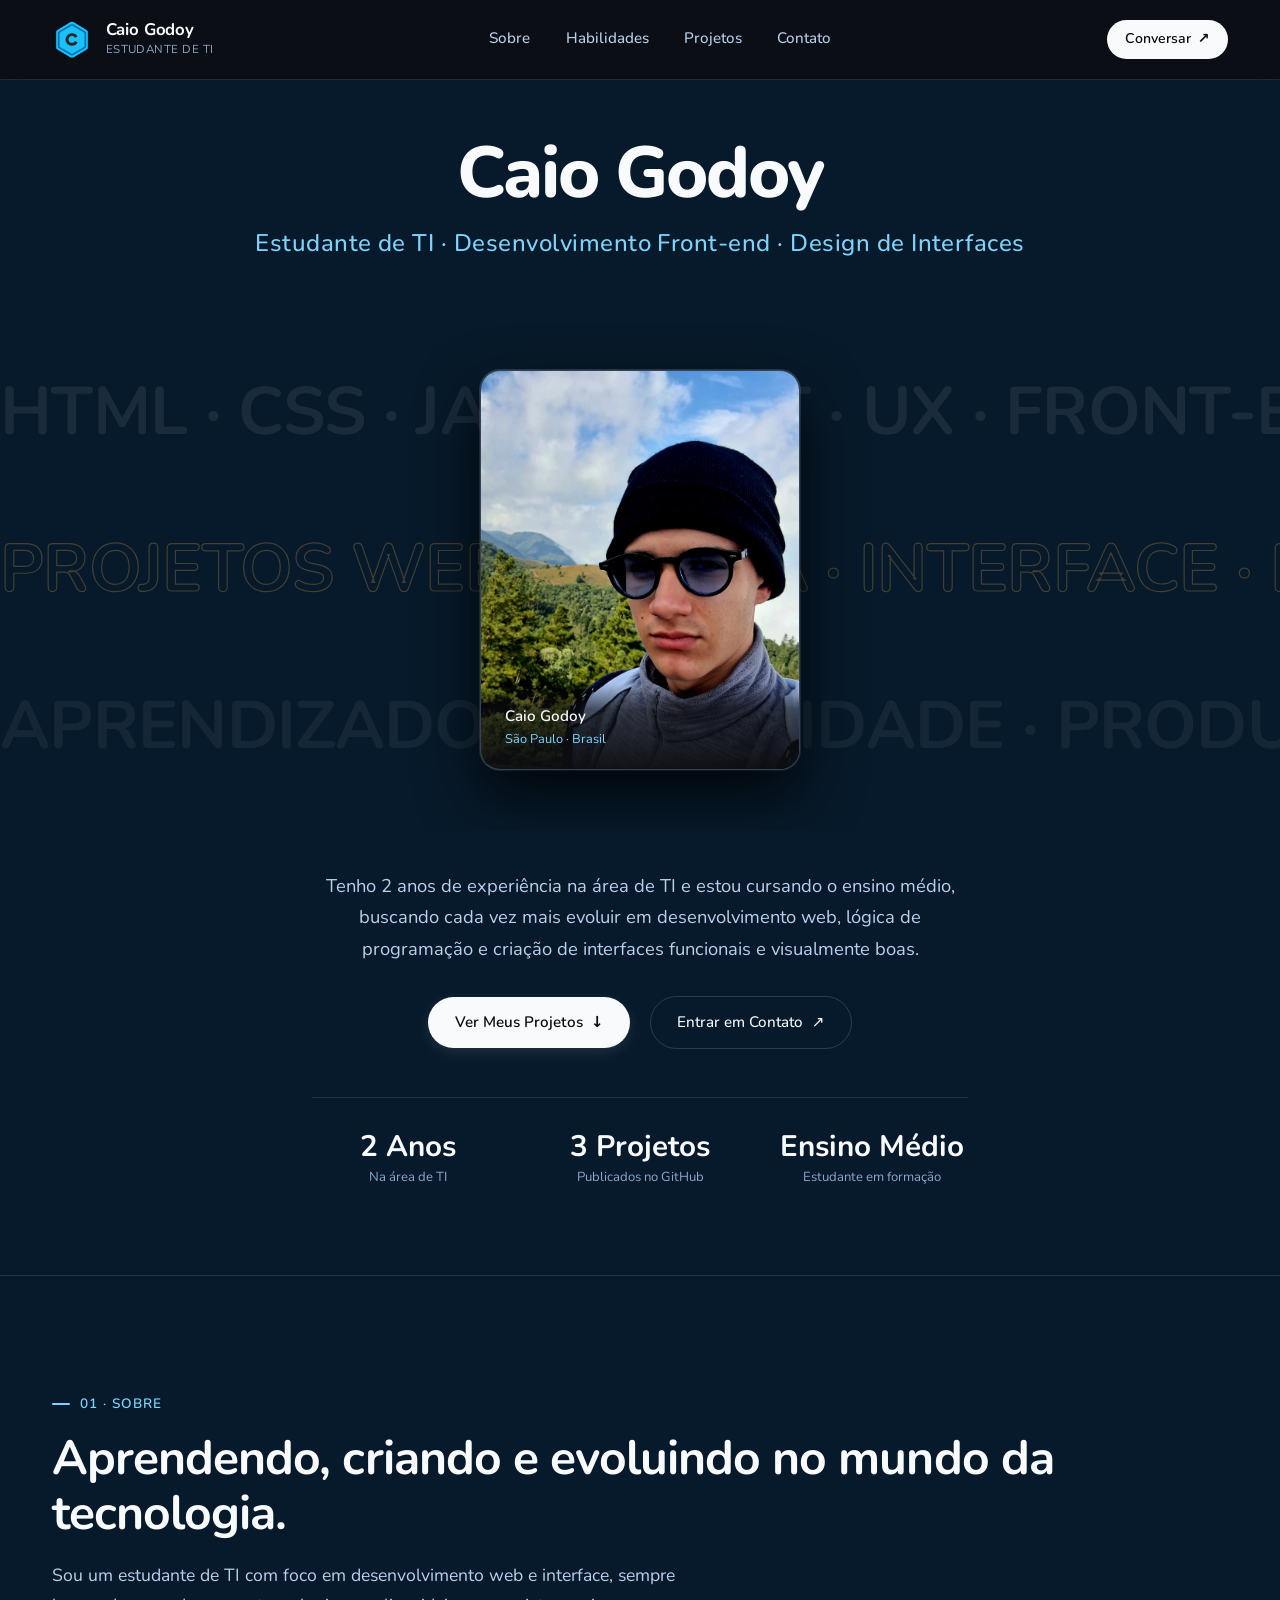
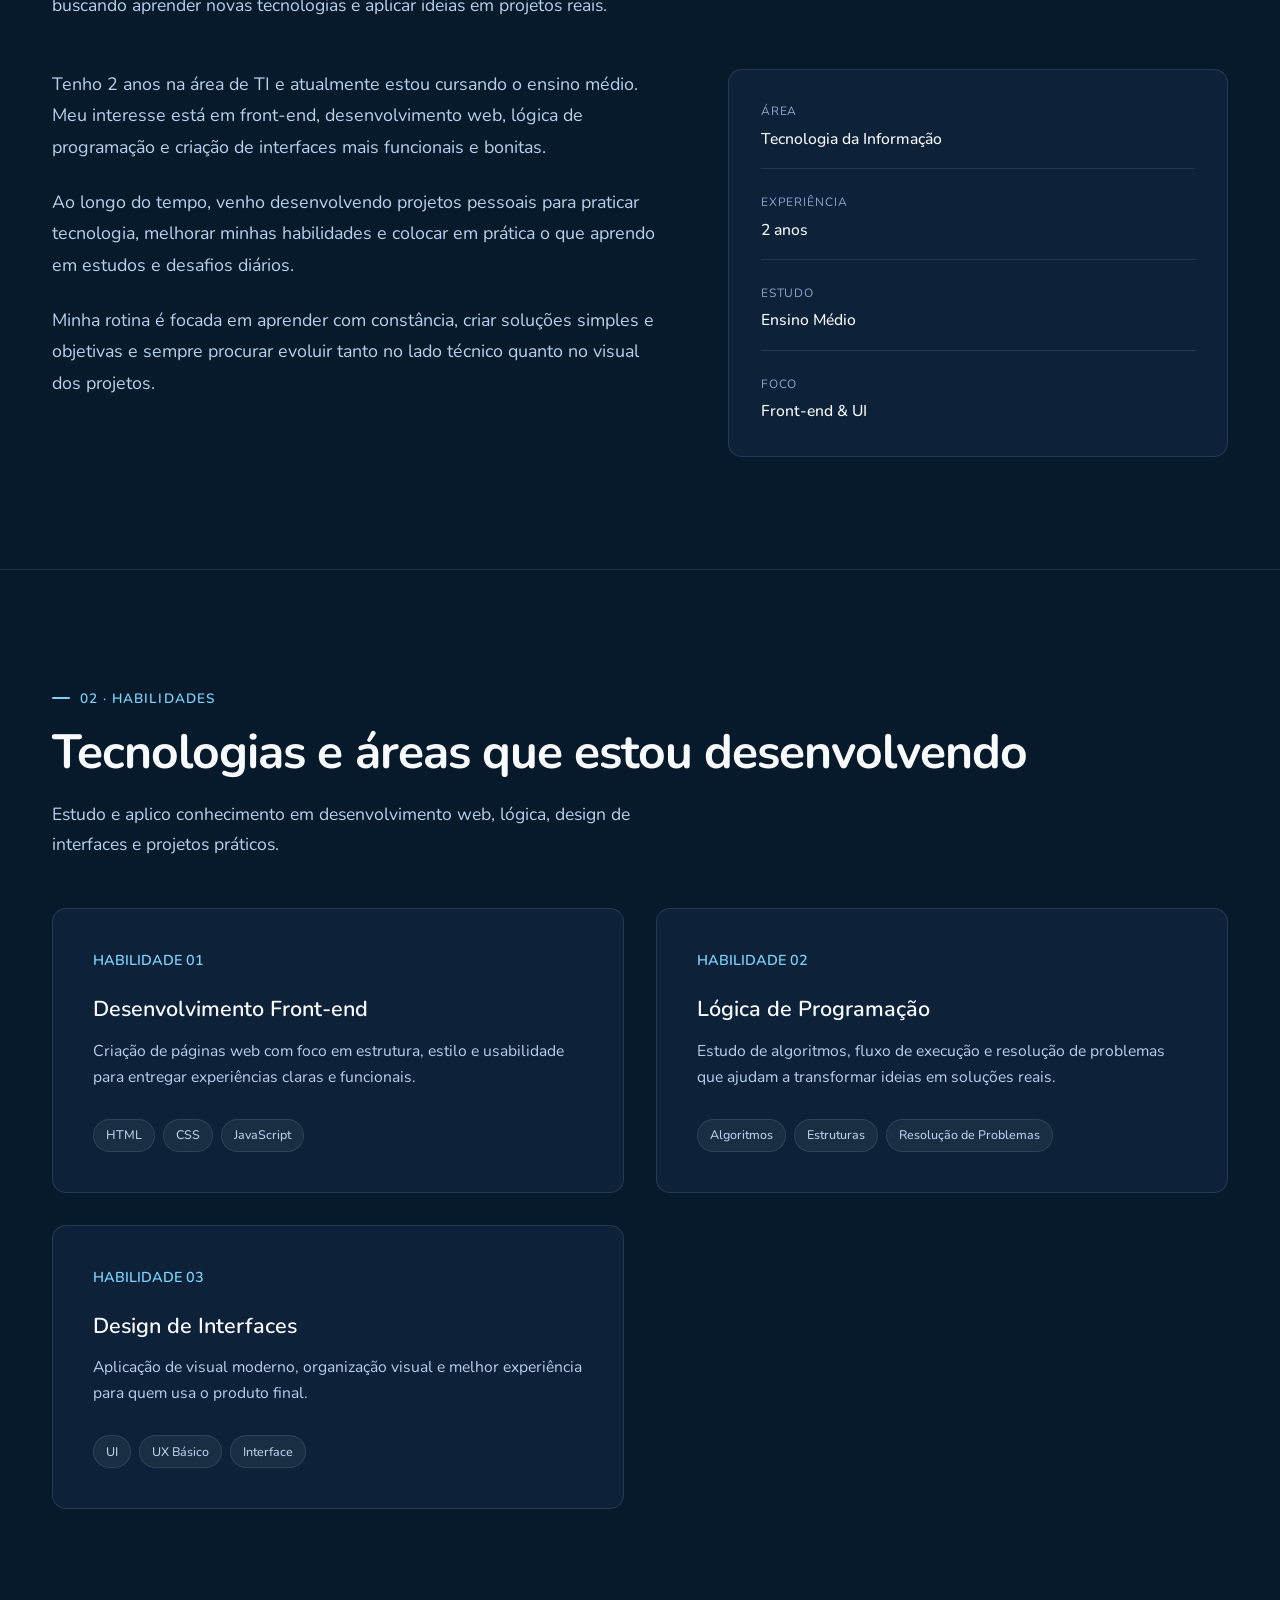
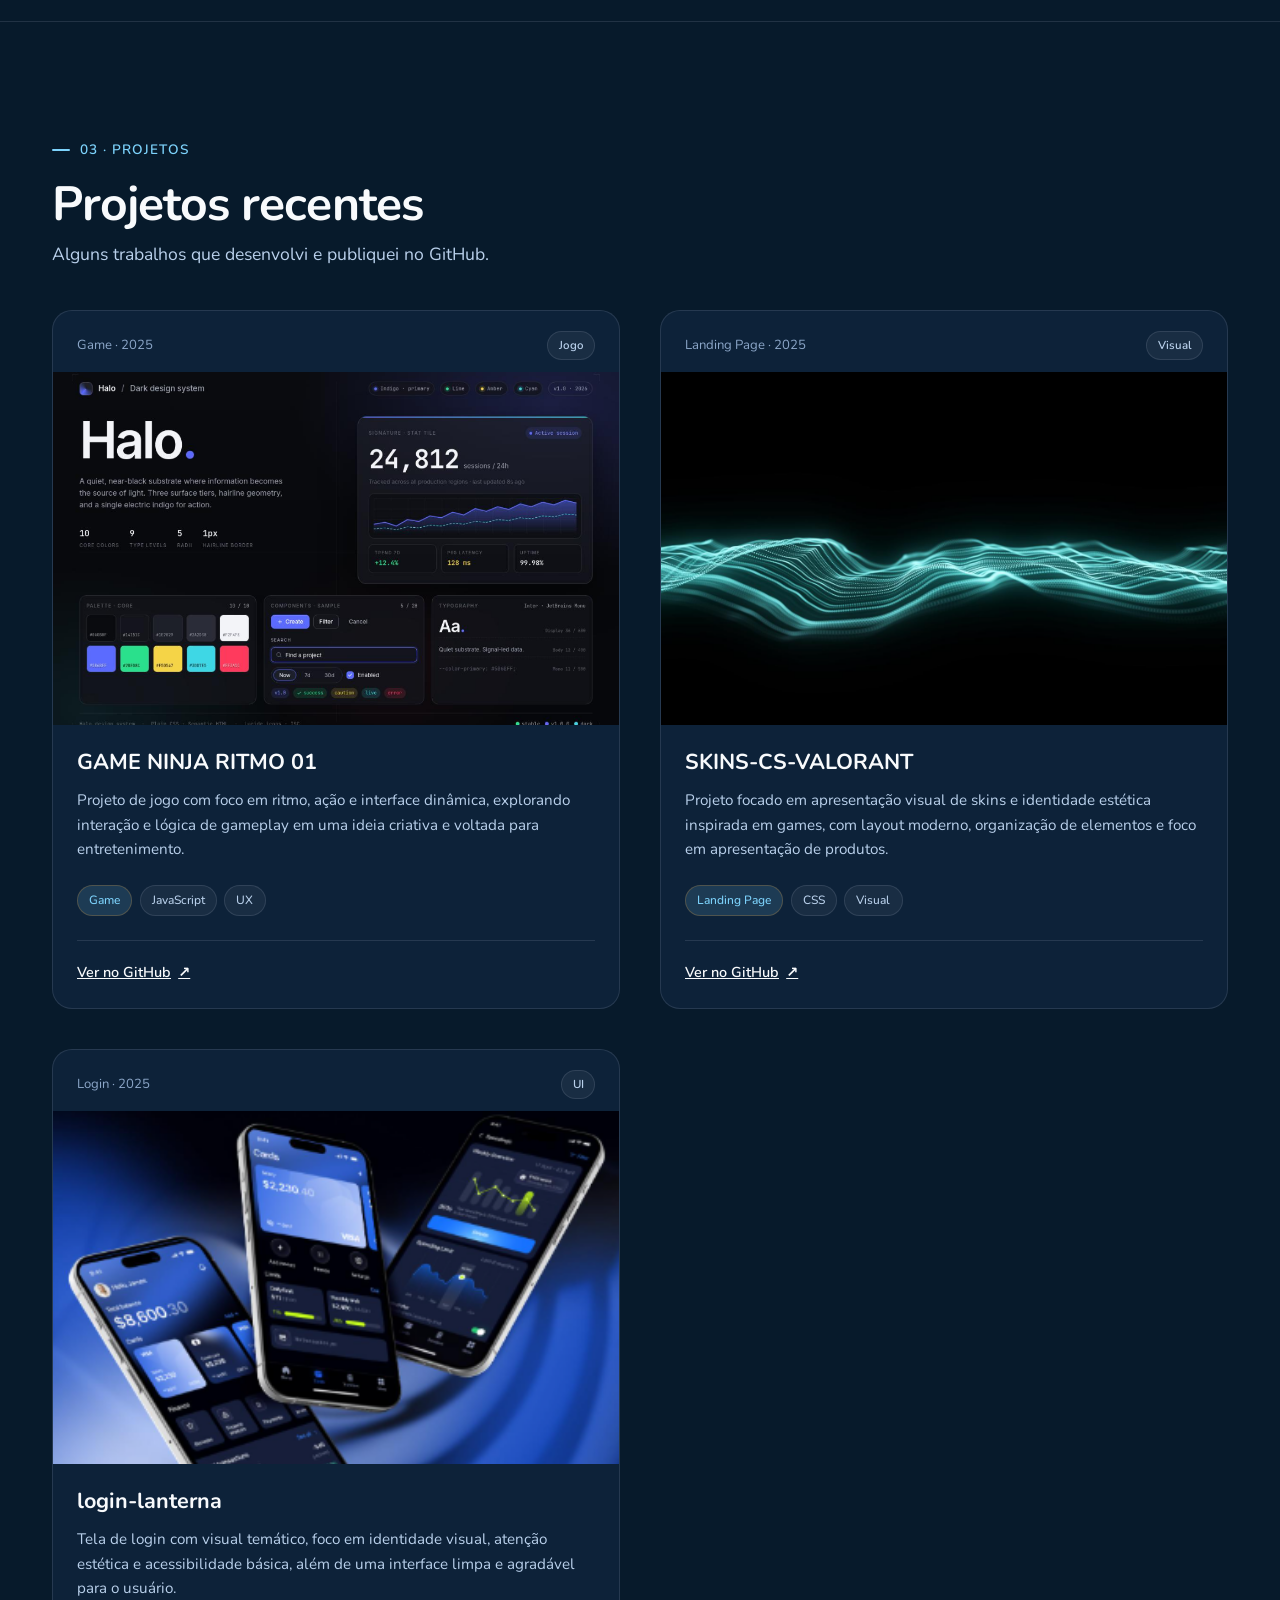
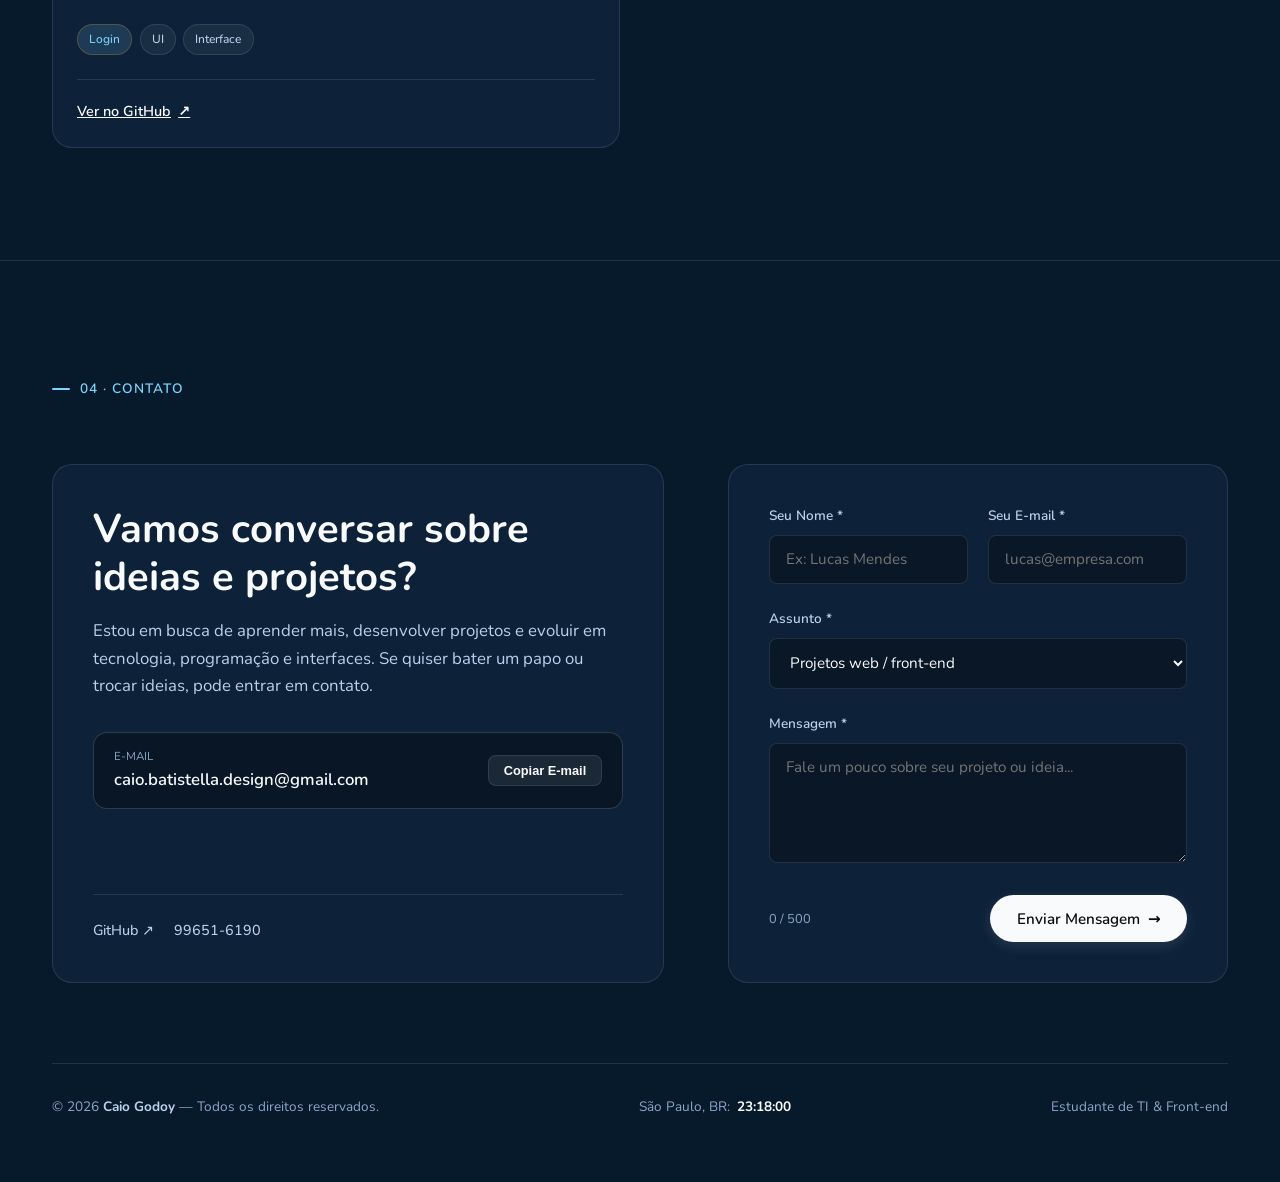
==== commit 006f861b: "Remove a opção de LinkedIn do rodapé final e substitui pela opção de telefone com o número informado" ====
--- a/index.html
+++ b/index.html
@@ -381,8 +381,8 @@
                                 <a href="https://github.com/skycaio" target="_blank" rel="noopener noreferrer" class="social-link">
                                     GitHub ↗
                                 </a>
-                                <a href="https://www.linkedin.com" target="_blank" rel="noopener noreferrer" class="social-link">
-                                    LinkedIn ↗
+                                <a href="tel:+55996516190" class="social-link">
+                                    99651-6190
                                 </a>
                             </div>
                         </div>
--- a/css/style.css
+++ b/css/style.css
@@ -7,48 +7,37 @@
 @import url('https://fonts.googleapis.com/css2?family=Nunito:wght@300;400;500;600;700;800;900&display=swap');
 
 :root {
-  /* ==========================================================================
-      PALETA DE CORES — EDITORIAL CONTEMPORARY (DARK SLATE & WARM ACCENTS)
-      Equilíbrio entre tons escuros aveludados, tipografia de alta legibilidade
-      e toques acolhedores de âmbar e terracota.
-      ========================================================================== */
-  --bg-body: #0d0e12;
-  --bg-surface: #14161c;
-  --bg-surface-elevated: #1a1d24;
-  --bg-card: rgba(22, 25, 32, 0.75);
-  --bg-card-hover: rgba(28, 32, 42, 0.95);
+  --bg-body: #071a2b;
+  --bg-surface: #0d2239;
+  --bg-surface-elevated: #112d46;
+  --bg-card: rgba(15, 32, 52, 0.8);
+  --bg-card-hover: rgba(20, 39, 62, 0.95);
   --bg-tag: rgba(255, 255, 255, 0.05);
 
-  /* Tons de Texto & Tipografia */
   --text-primary: #f8fafc;
-  --text-secondary: #94a3b8;
-  --text-muted: #64748b;
-  --text-dim: #475569;
+  --text-secondary: #b9d0eb;
+  --text-muted: #8ca7c9;
+  --text-dim: #7090b8;
 
-  /* Cores de Destaque Sofisticadas (Acentos Naturais) */
-  --accent-primary: #e2a03f;       /* Âmbar quente / dourado sutil */
-  --accent-primary-hover: #f59e0b;
-  --accent-subtle: rgba(226, 160, 63, 0.12);
-  --accent-blue: #38bdf8;          /* Azul céu suave para links/detalhes */
-  --accent-green: #10b981;         /* Verde natural para status disponível */
+  --accent-primary: #7dd3fc;
+  --accent-primary-hover: #38bdf8;
+  --accent-subtle: rgba(125, 211, 252, 0.14);
+  --accent-blue: #7dd3fc;
+  --accent-green: #34d399;
 
-  /* Bordas Suaves e Delicadas */
-  --border-subtle: rgba(255, 255, 255, 0.08);
-  --border-light: rgba(255, 255, 255, 0.14);
-  --border-focus: rgba(226, 160, 63, 0.5);
+  --border-subtle: rgba(148, 163, 184, 0.18);
+  --border-light: rgba(148, 163, 184, 0.26);
+  --border-focus: rgba(125, 211, 252, 0.5);
 
-  /* Sombras Orgânicas e Táteis */
   --shadow-sm: 0 2px 8px rgba(0, 0, 0, 0.25);
   --shadow-md: 0 12px 32px rgba(0, 0, 0, 0.35);
   --shadow-lg: 0 24px 60px rgba(0, 0, 0, 0.5);
-  --shadow-portrait: 0 20px 50px rgba(0, 0, 0, 0.6), 0 0 0 1px rgba(255, 255, 255, 0.1);
+  --shadow-portrait: 0 20px 50px rgba(0, 0, 0, 0.6), 0 0 0 1px rgba(255, 255, 255, 0.08);
 
-  /* Famílias Tipográficas */
   --font-display: 'Nunito', sans-serif;
   --font-heading: 'Nunito', sans-serif;
   --font-sans: 'Nunito', system-ui, -apple-system, sans-serif;
 
-  /* Dimensões & Curvas de Transição */
   --container-max: 1240px;
   --header-height: 80px;
   --radius-sm: 8px;
@@ -61,7 +50,6 @@
   --transition-normal: 0.28s var(--ease-natural);
 }
 
-/* Reset Universal */
 *, *::before, *::after {
   box-sizing: border-box;
   margin: 0;
@@ -89,13 +77,11 @@
   cursor: default;
 }
 
-/* Seleção de Texto Estilizada */
 ::selection {
   background-color: var(--accent-primary);
-  color: #0b0c0e;
+  color: #071a2b;
 }
 
-/* Container Estrutural */
 .site-wrapper {
   position: relative;
   z-index: 1;
@@ -111,7 +97,6 @@
   padding: 0 2rem;
 }
 
-/* Elementos Utilitários */
 .sr-only {
   position: absolute;
   width: 1px;
@@ -124,7 +109,6 @@
   border-width: 0;
 }
 
-/* Tipografia de Seção */
 .section-tagline {
   display: inline-flex;
   align-items: center;
@@ -170,7 +154,6 @@
   position: relative;
 }
 
-/* Animações Sutis Nativas */
 @keyframes fadeIn {
   from {
     opacity: 0;
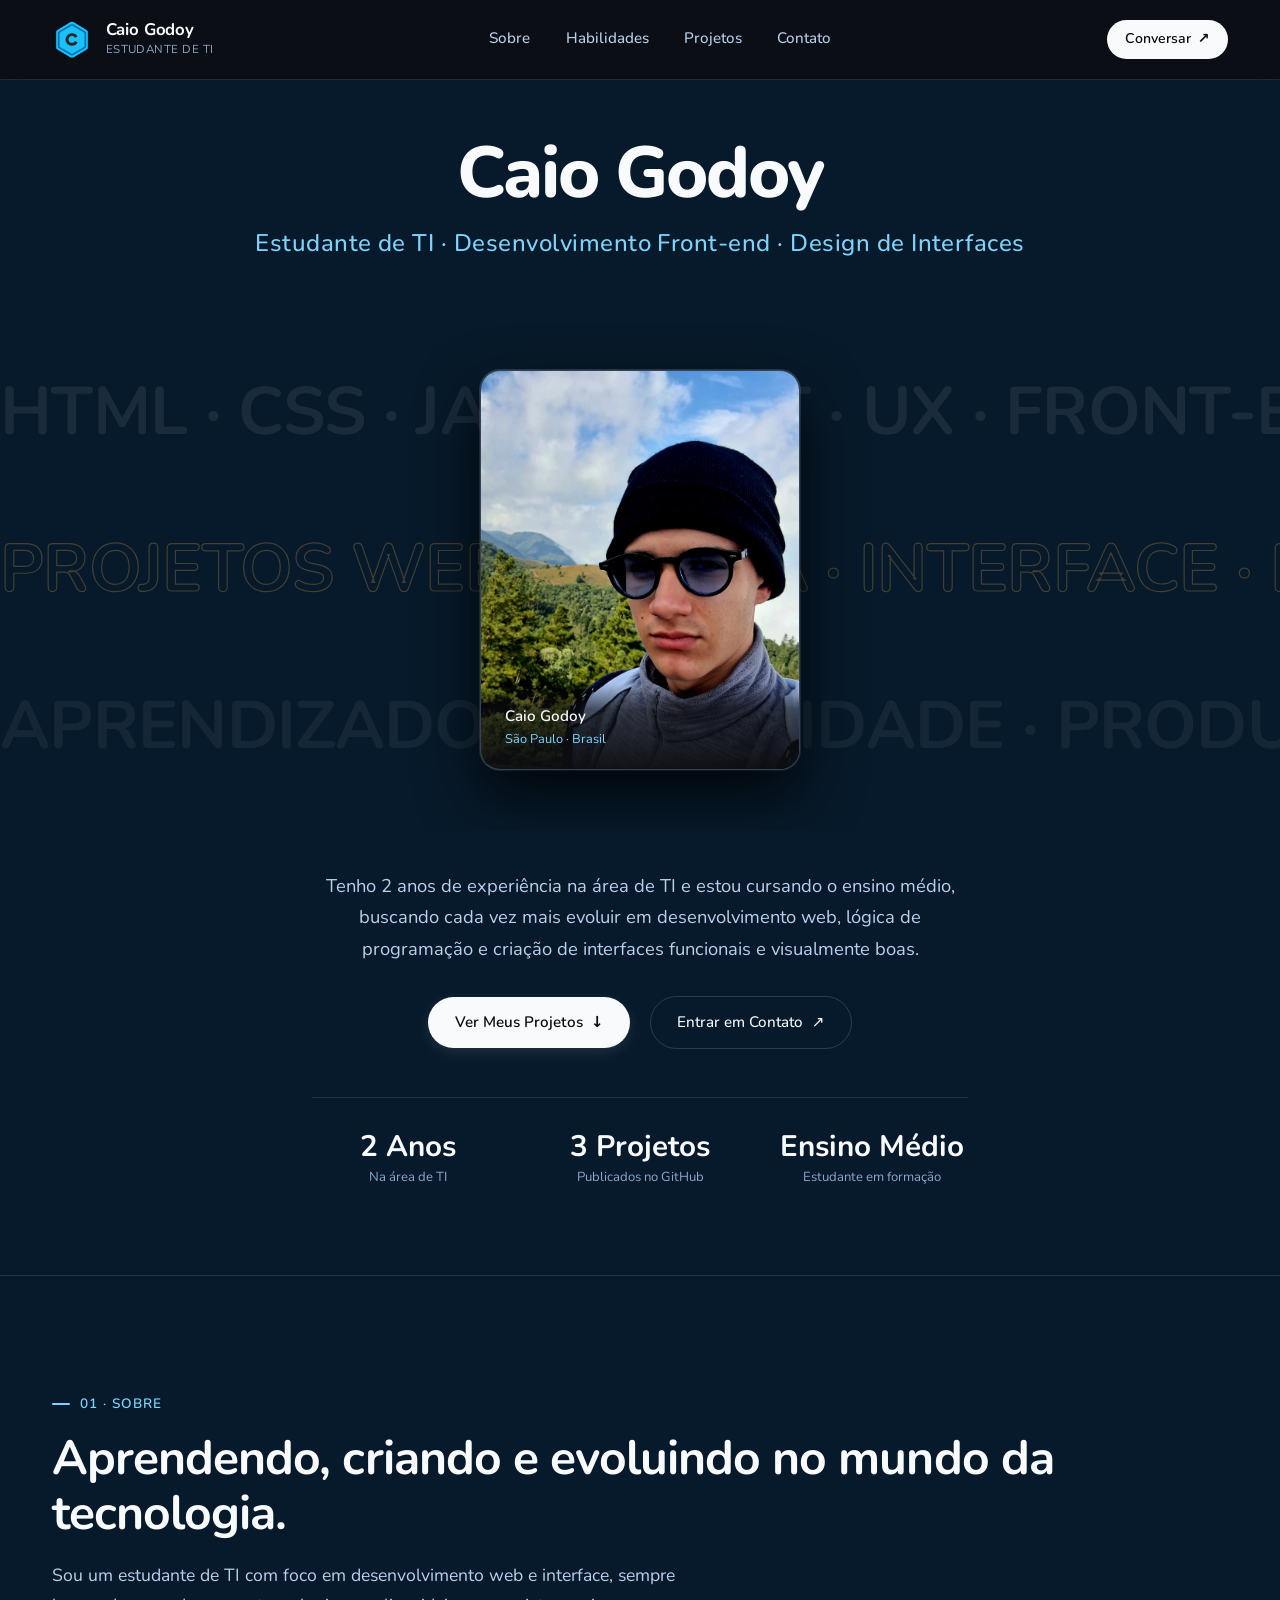
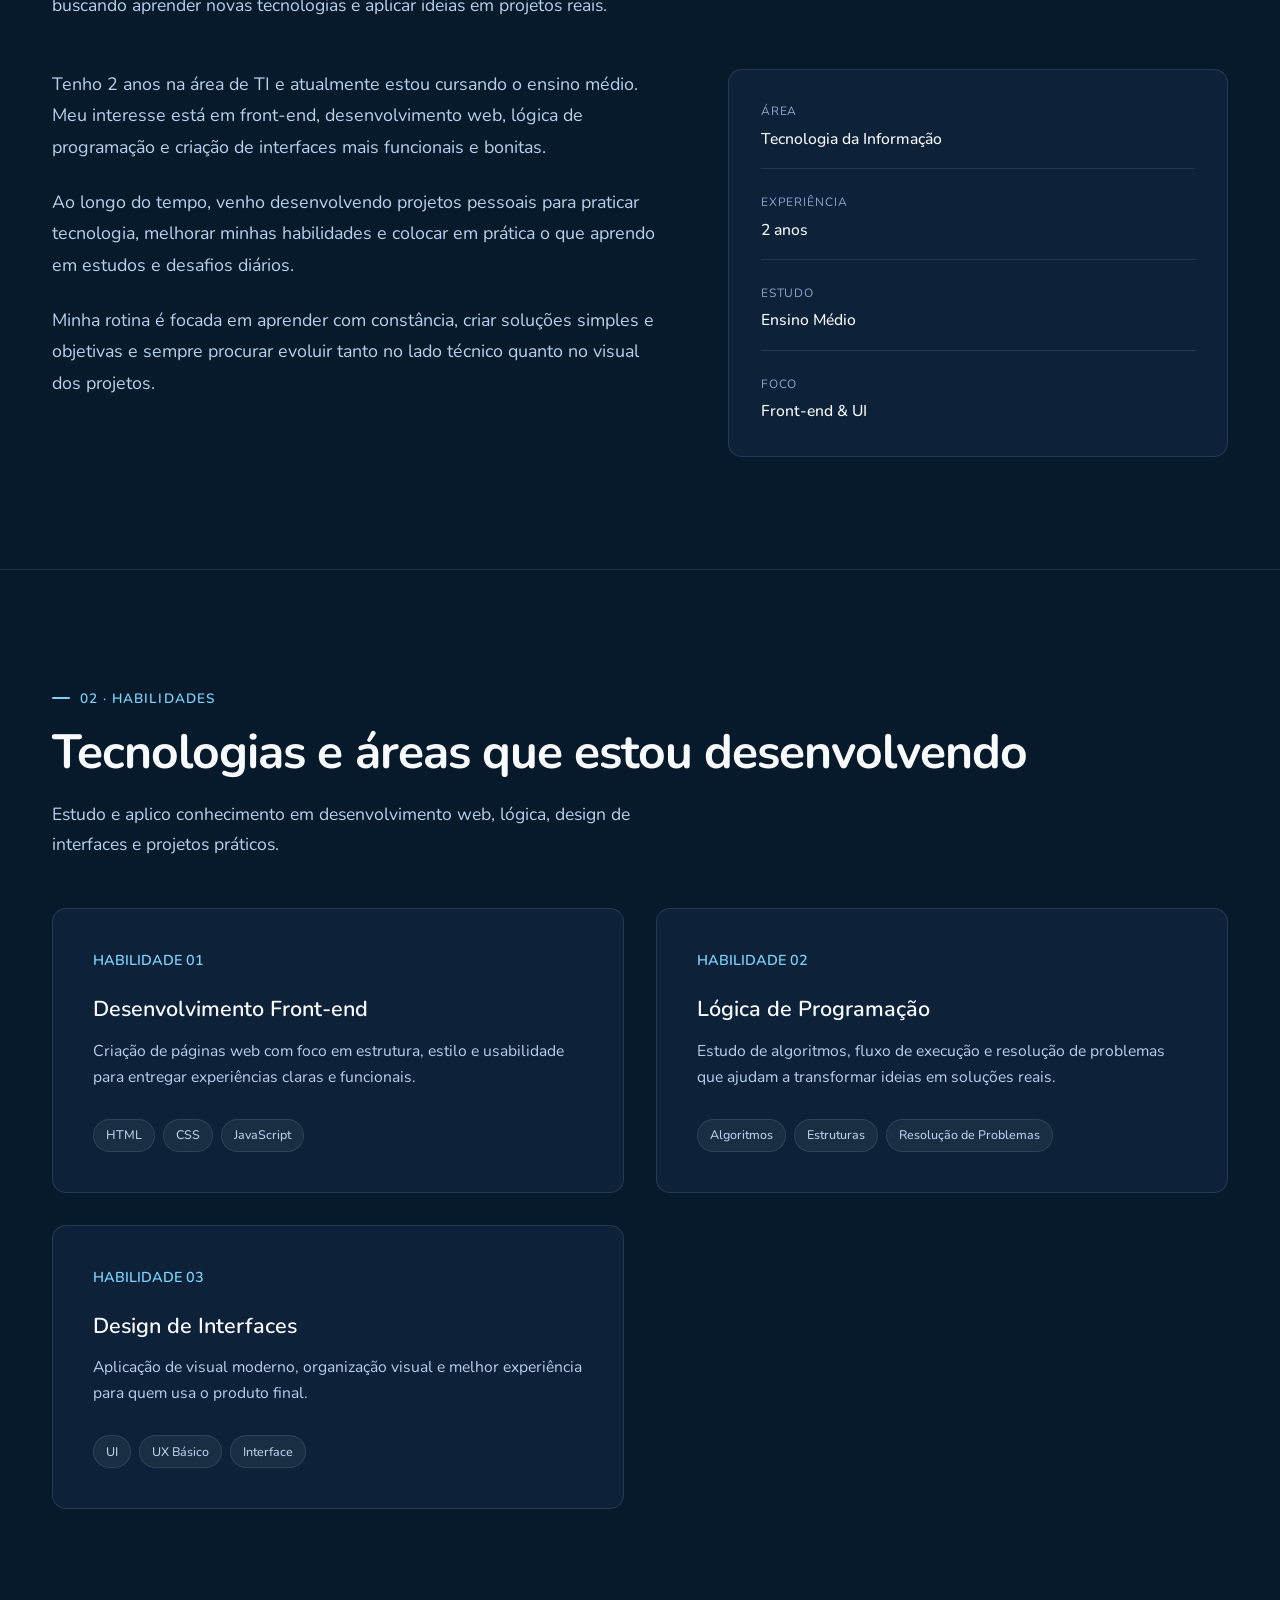
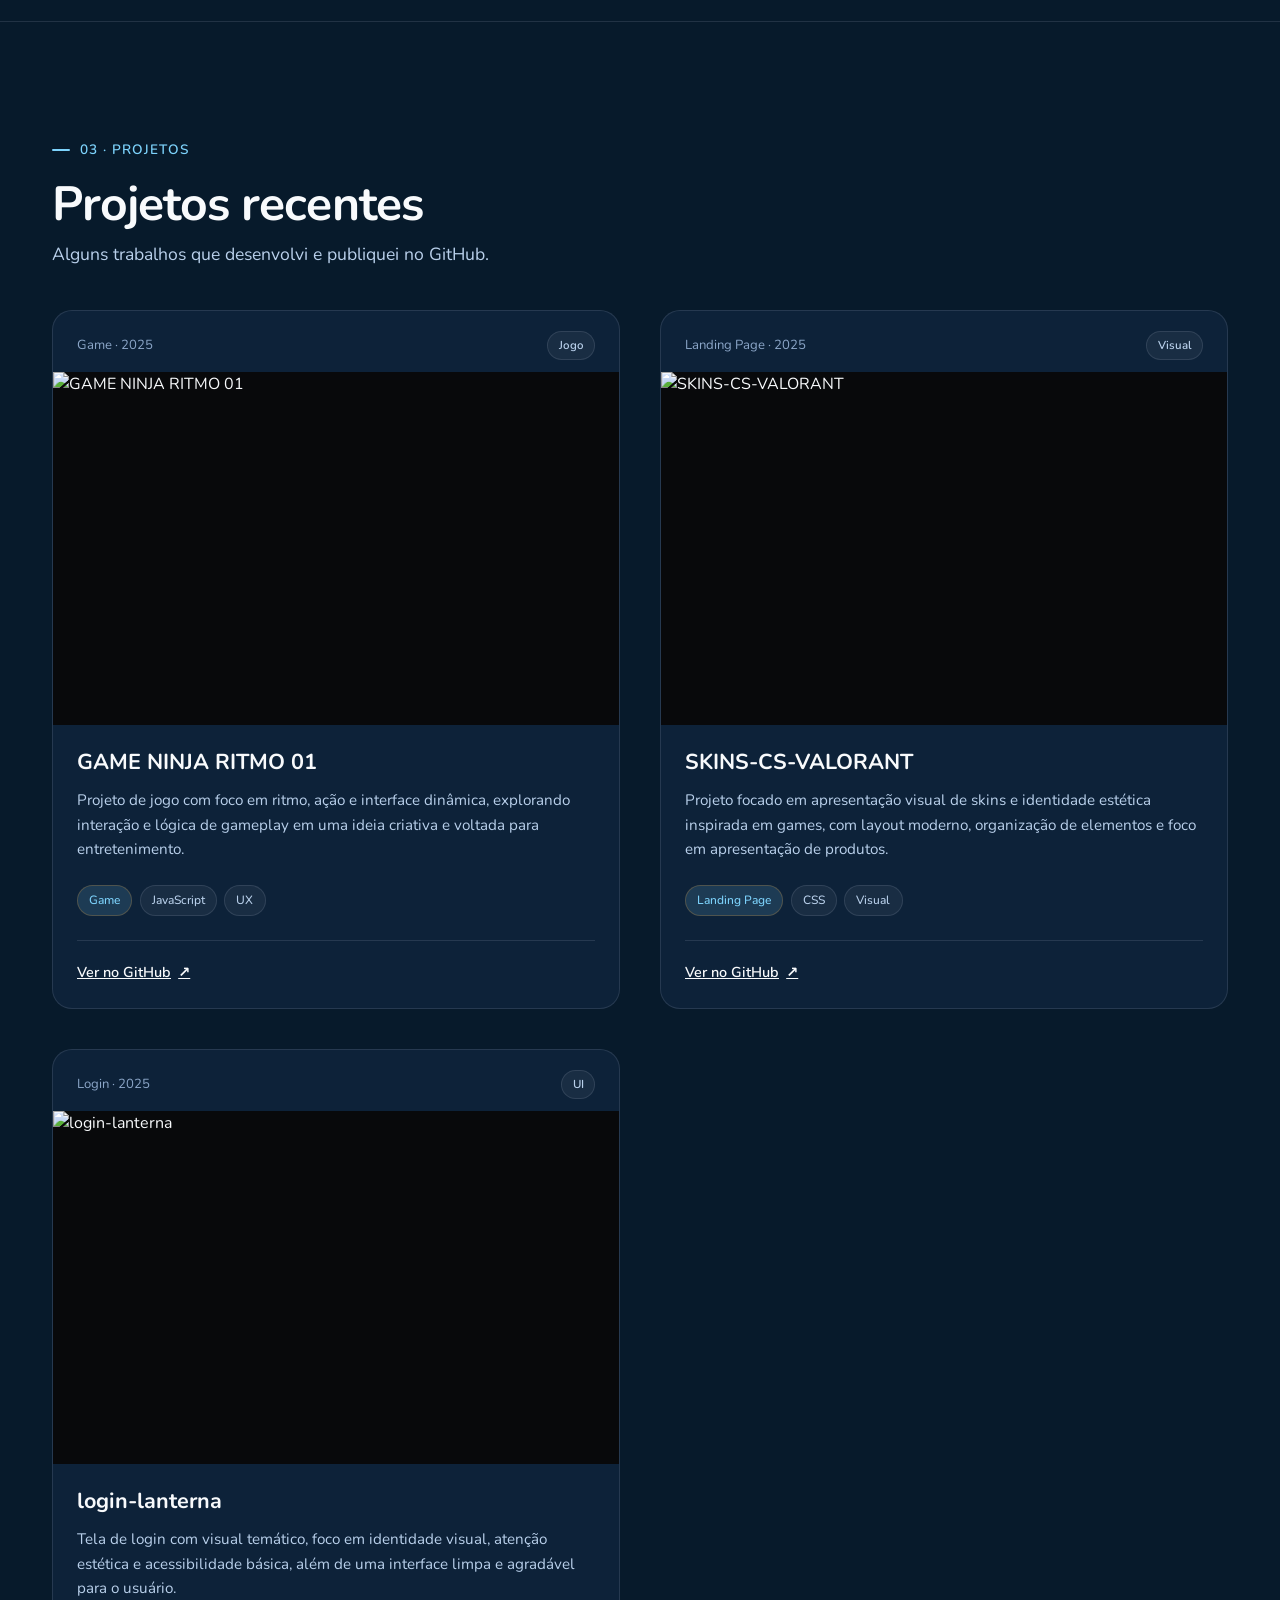
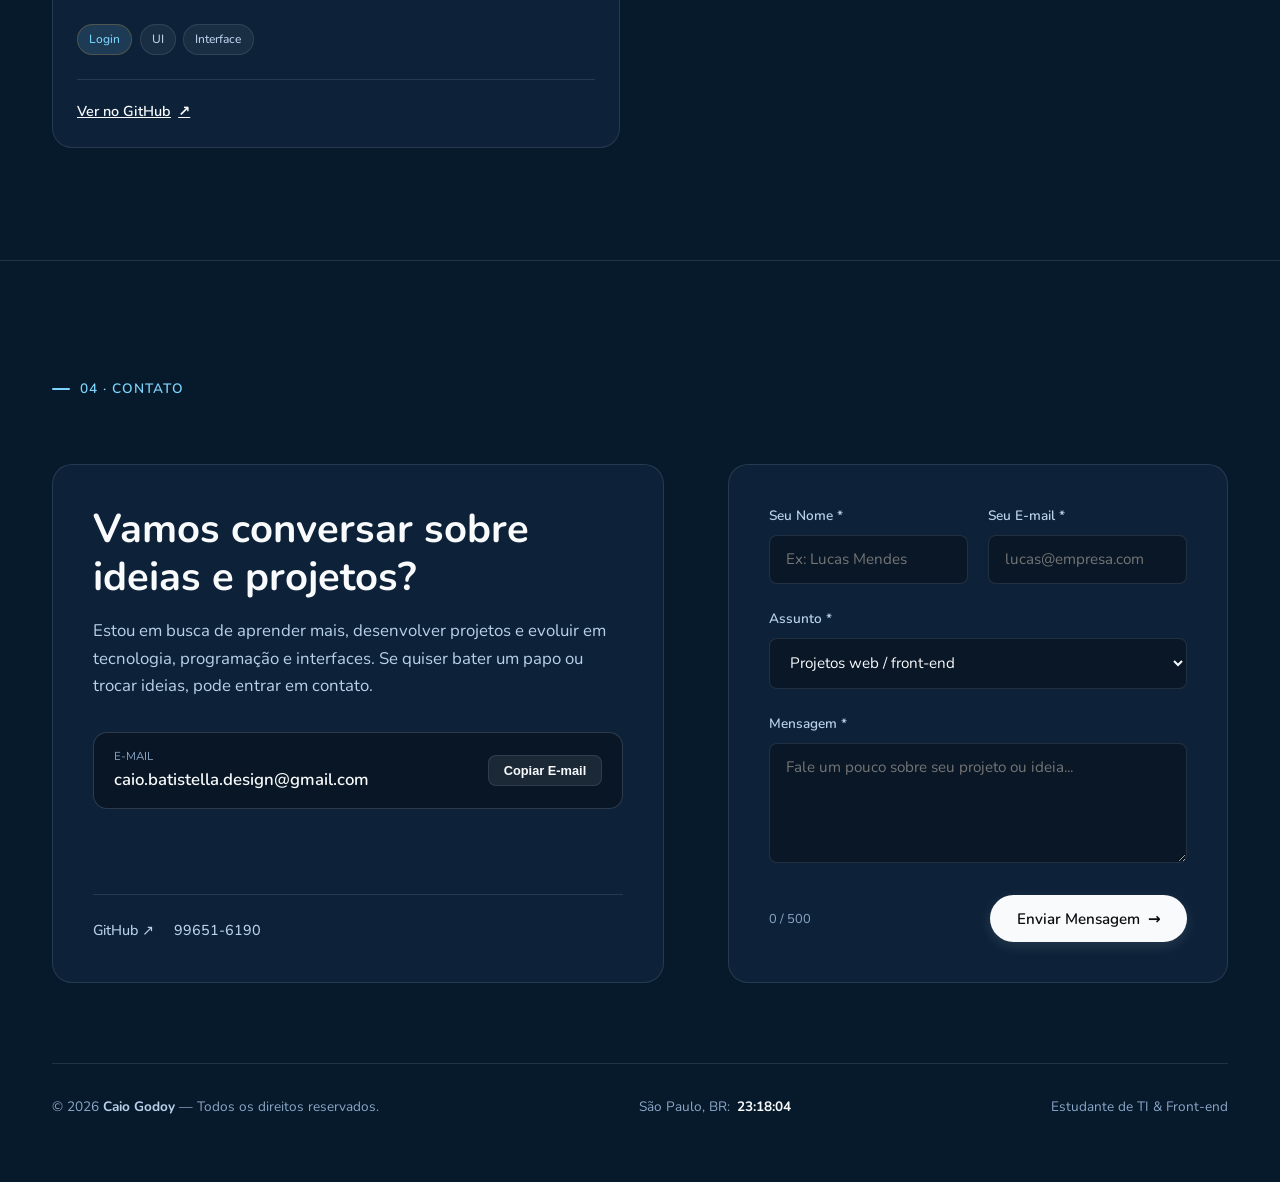
==== commit 71edb888: "Ajusta as três imagens dos projetos para os arquivos esperados e aplica a ordem solicitada: jogo, la" ====
--- a/index.html
+++ b/index.html
@@ -268,7 +268,7 @@
                             </div>
 
                             <div class="project-preview-box">
-                                <img src="assets/images/project-lumina.png" alt="GAME NINJA RITMO 01" class="project-preview-img" loading="lazy">
+                                <img src="assets/images/project-game-ninja.png" alt="GAME NINJA RITMO 01" class="project-preview-img" loading="lazy">
                             </div>
 
                             <div class="project-card-body">
@@ -298,7 +298,7 @@
                             </div>
 
                             <div class="project-preview-box">
-                                <img src="assets/images/project-aura.png" alt="SKINS-CS-VALORANT" class="project-preview-img" loading="lazy">
+                                <img src="assets/images/project-skins-valorant.png" alt="SKINS-CS-VALORANT" class="project-preview-img" loading="lazy">
                             </div>
 
                             <div class="project-card-body">
@@ -328,7 +328,7 @@
                             </div>
 
                             <div class="project-preview-box">
-                                <img src="assets/images/project-nexus.png" alt="login-lanterna" class="project-preview-img" loading="lazy">
+                                <img src="assets/images/project-login-lanterna.png" alt="login-lanterna" class="project-preview-img" loading="lazy">
                             </div>
 
                             <div class="project-card-body">
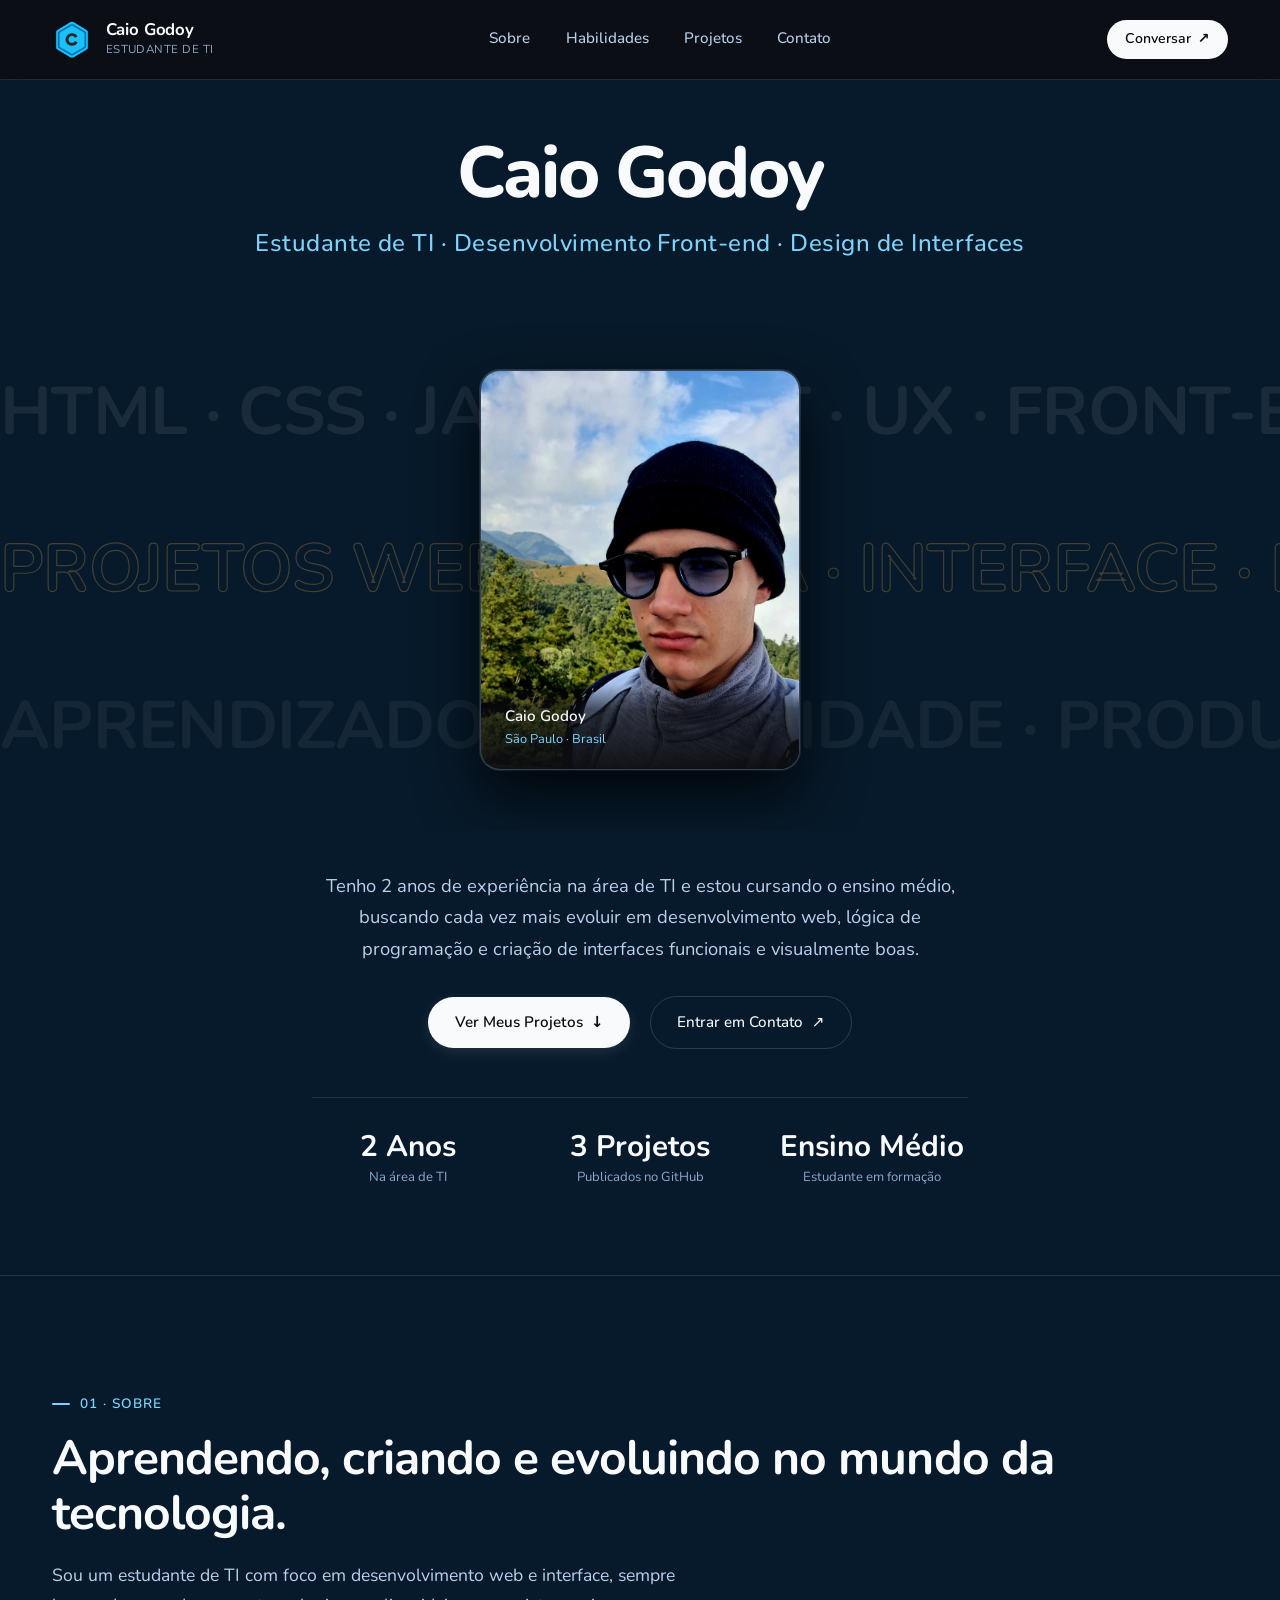
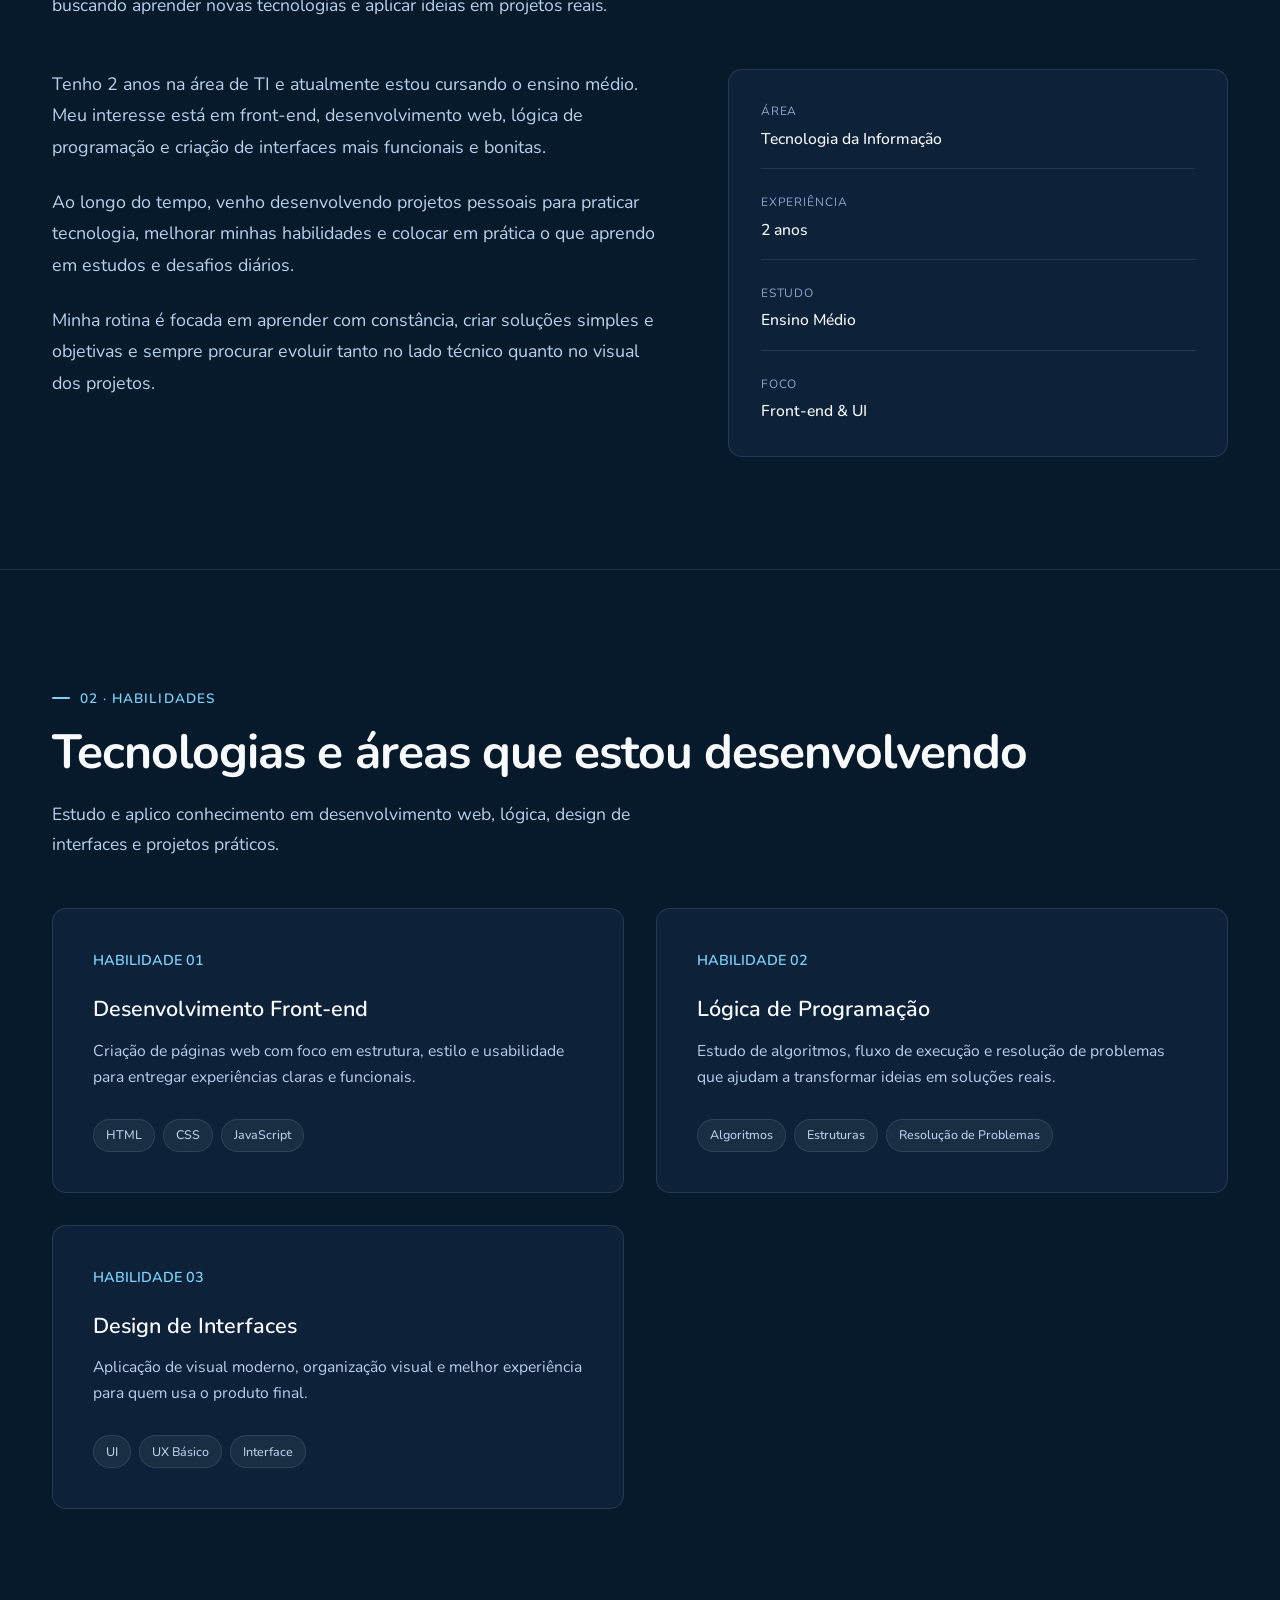
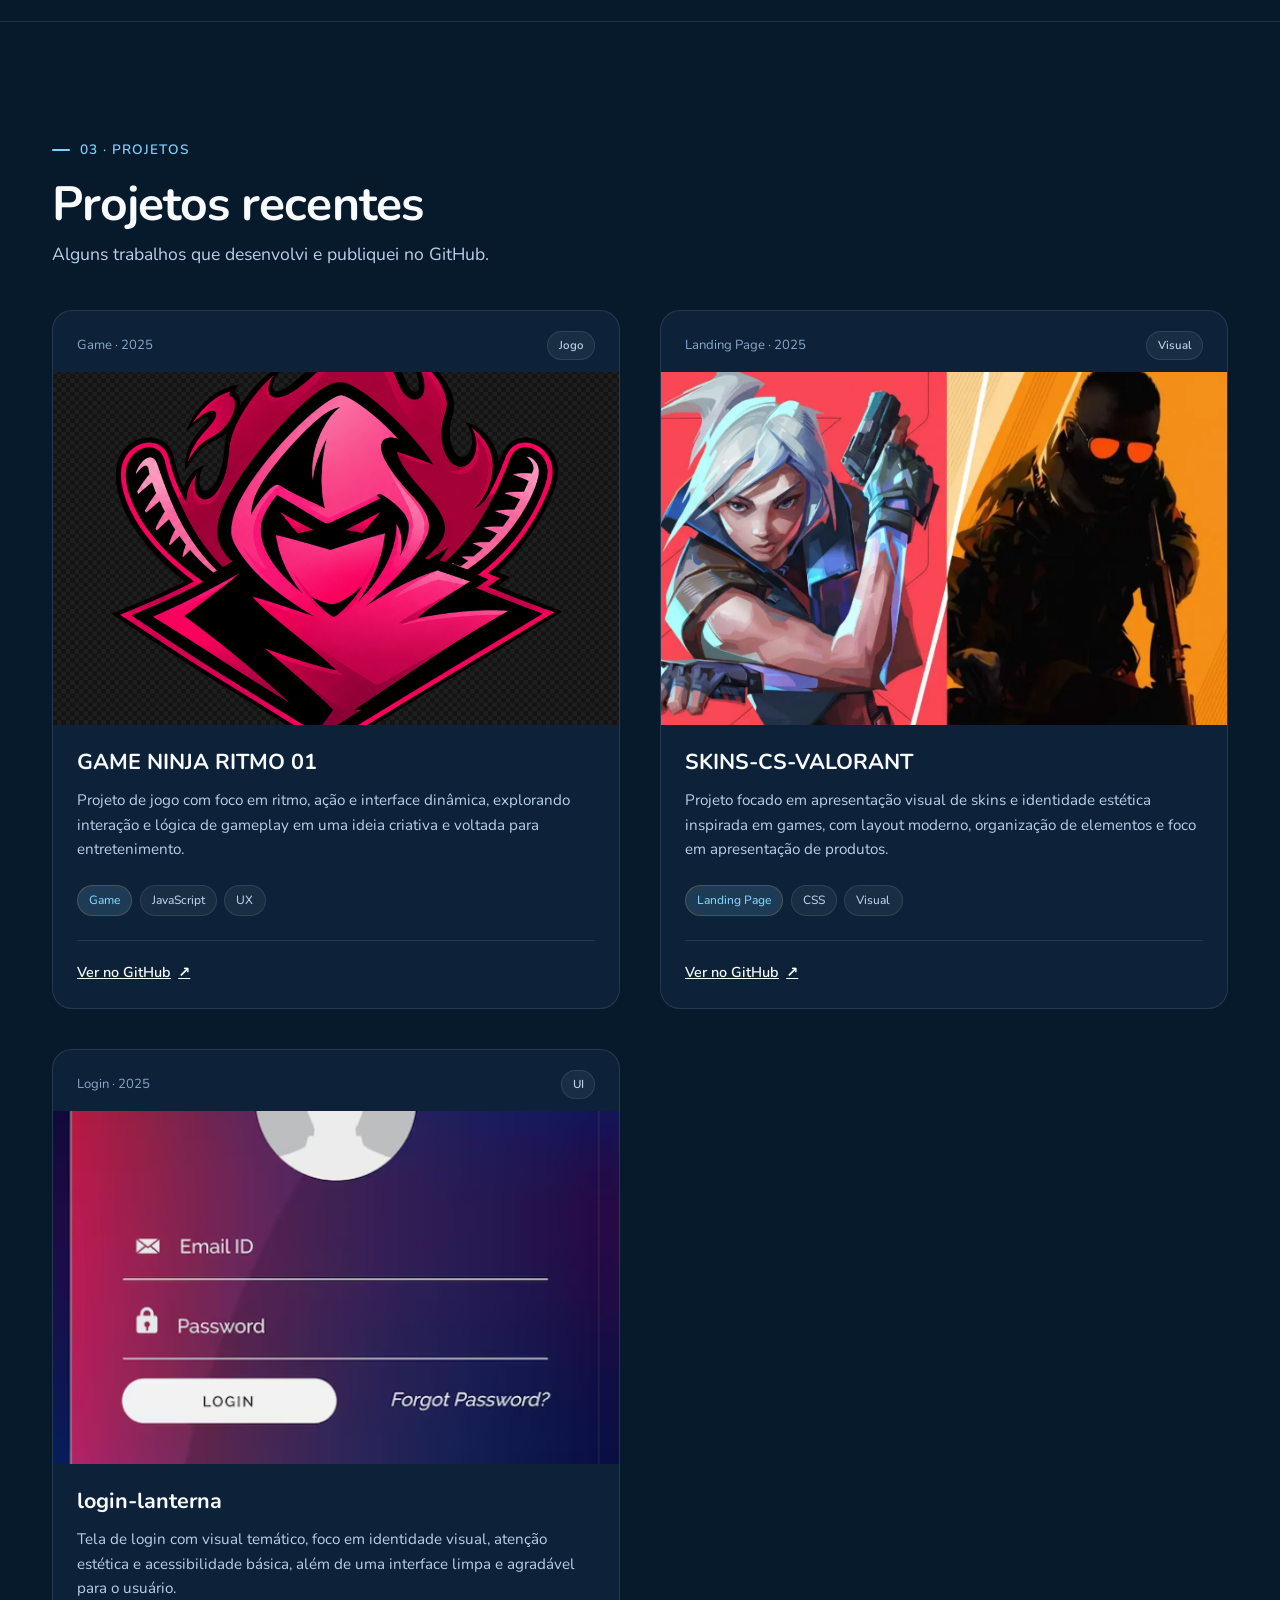
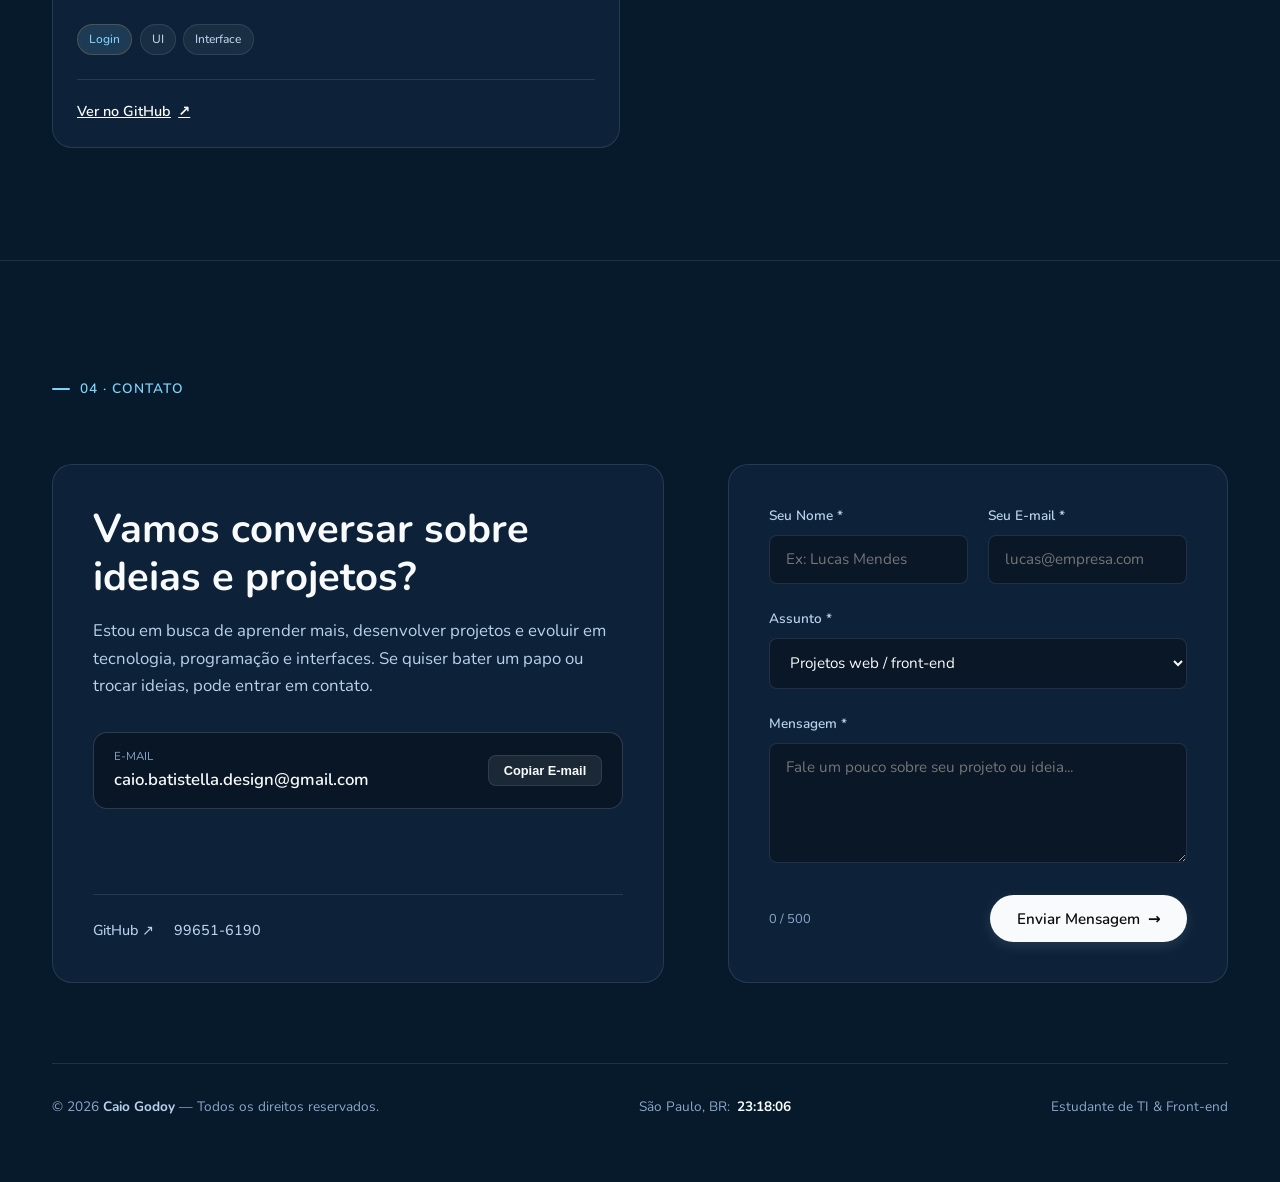
==== commit fdc8bd21: "Atualiza as imagens dos projetos do portfólio para as screenshots fornecidas em cada projeto." ====
--- a/index.html
+++ b/index.html
@@ -268,7 +268,7 @@
                             </div>
 
                             <div class="project-preview-box">
-                                <img src="assets/images/project-game-ninja.png" alt="GAME NINJA RITMO 01" class="project-preview-img" loading="lazy">
+                                <img src="assets/images/Captura de tela 2026-10-07 192442.png" alt="GAME NINJA RITMO 01" class="project-preview-img" loading="lazy">
                             </div>
 
                             <div class="project-card-body">
@@ -298,7 +298,7 @@
                             </div>
 
                             <div class="project-preview-box">
-                                <img src="assets/images/project-skins-valorant.png" alt="SKINS-CS-VALORANT" class="project-preview-img" loading="lazy">
+                                <img src="assets/images/Captura de tela 2026-11-01 224214.png" alt="SKINS-CS-VALORANT" class="project-preview-img" loading="lazy">
                             </div>
 
                             <div class="project-card-body">
@@ -328,7 +328,7 @@
                             </div>
 
                             <div class="project-preview-box">
-                                <img src="assets/images/project-login-lanterna.png" alt="login-lanterna" class="project-preview-img" loading="lazy">
+                                <img src="assets/images/Captura de tela 2026-11-01 224447.png" alt="login-lanterna" class="project-preview-img" loading="lazy">
                             </div>
 
                             <div class="project-card-body">
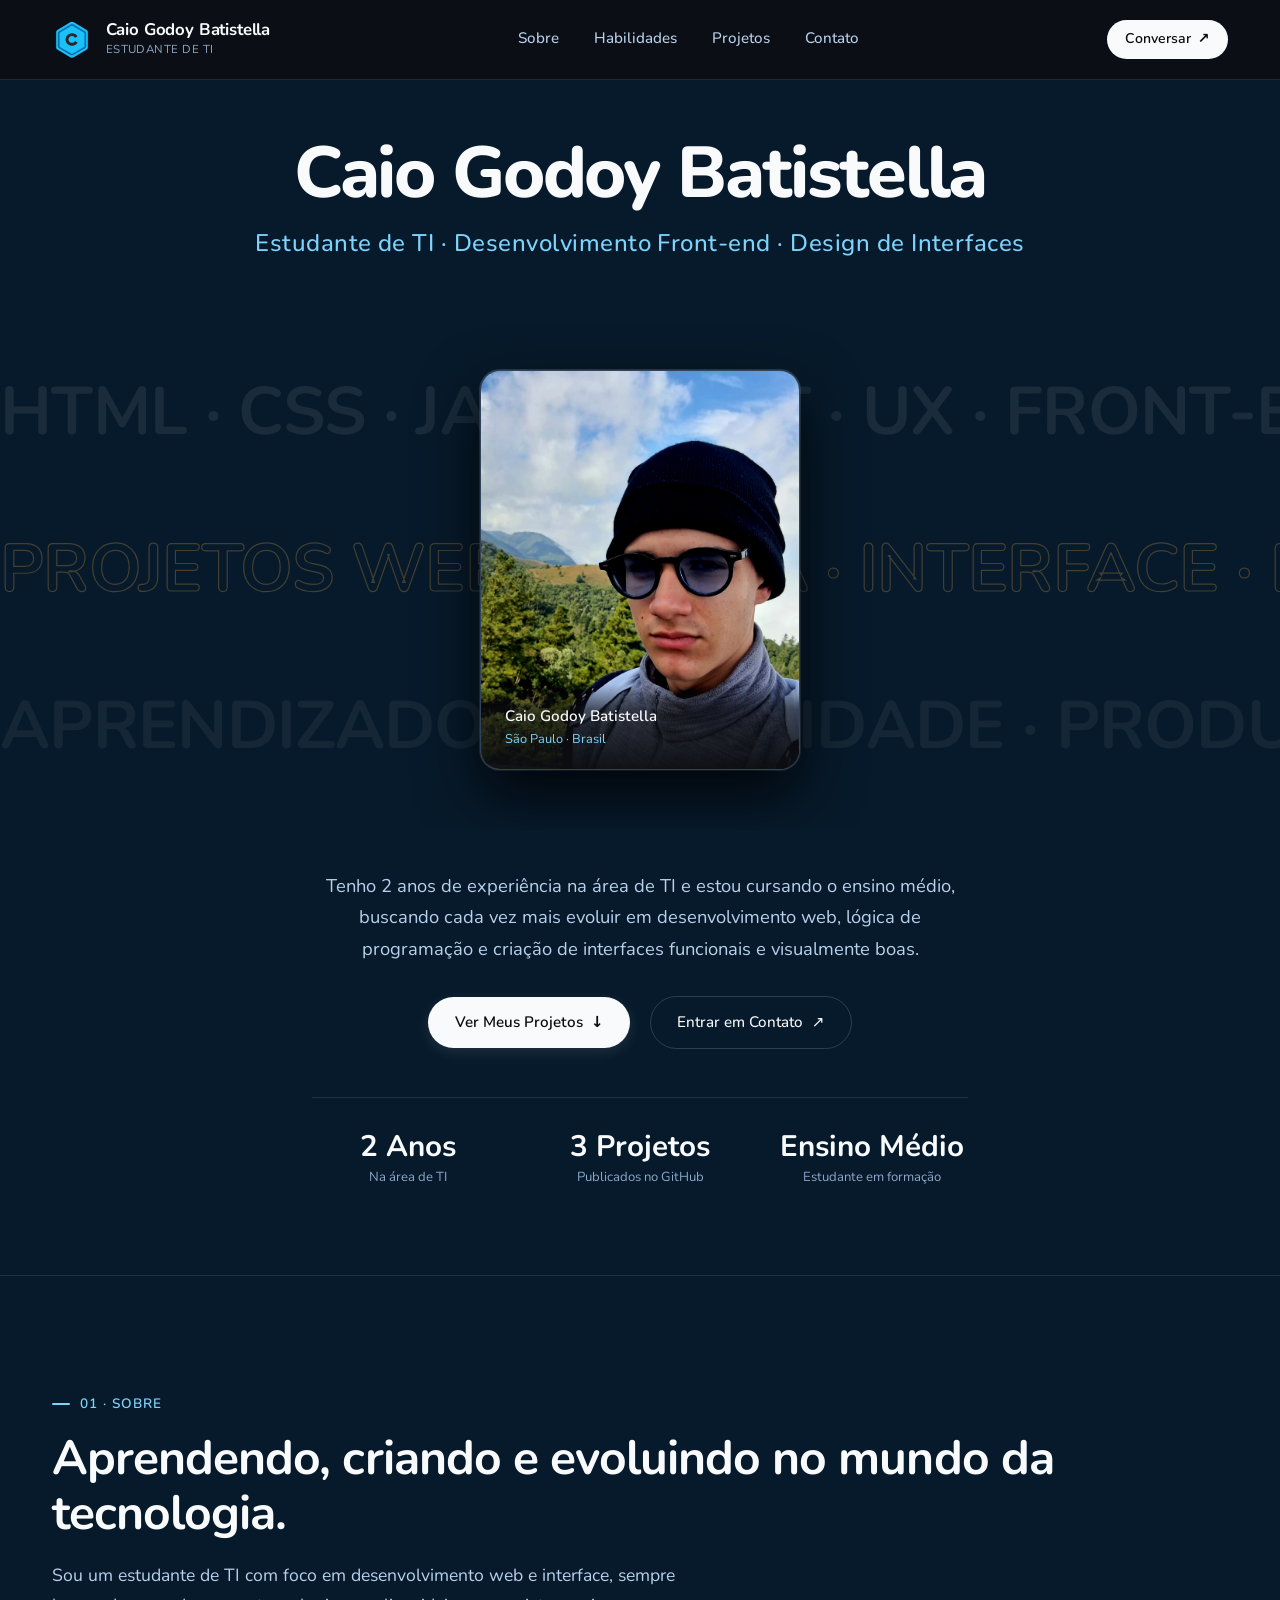
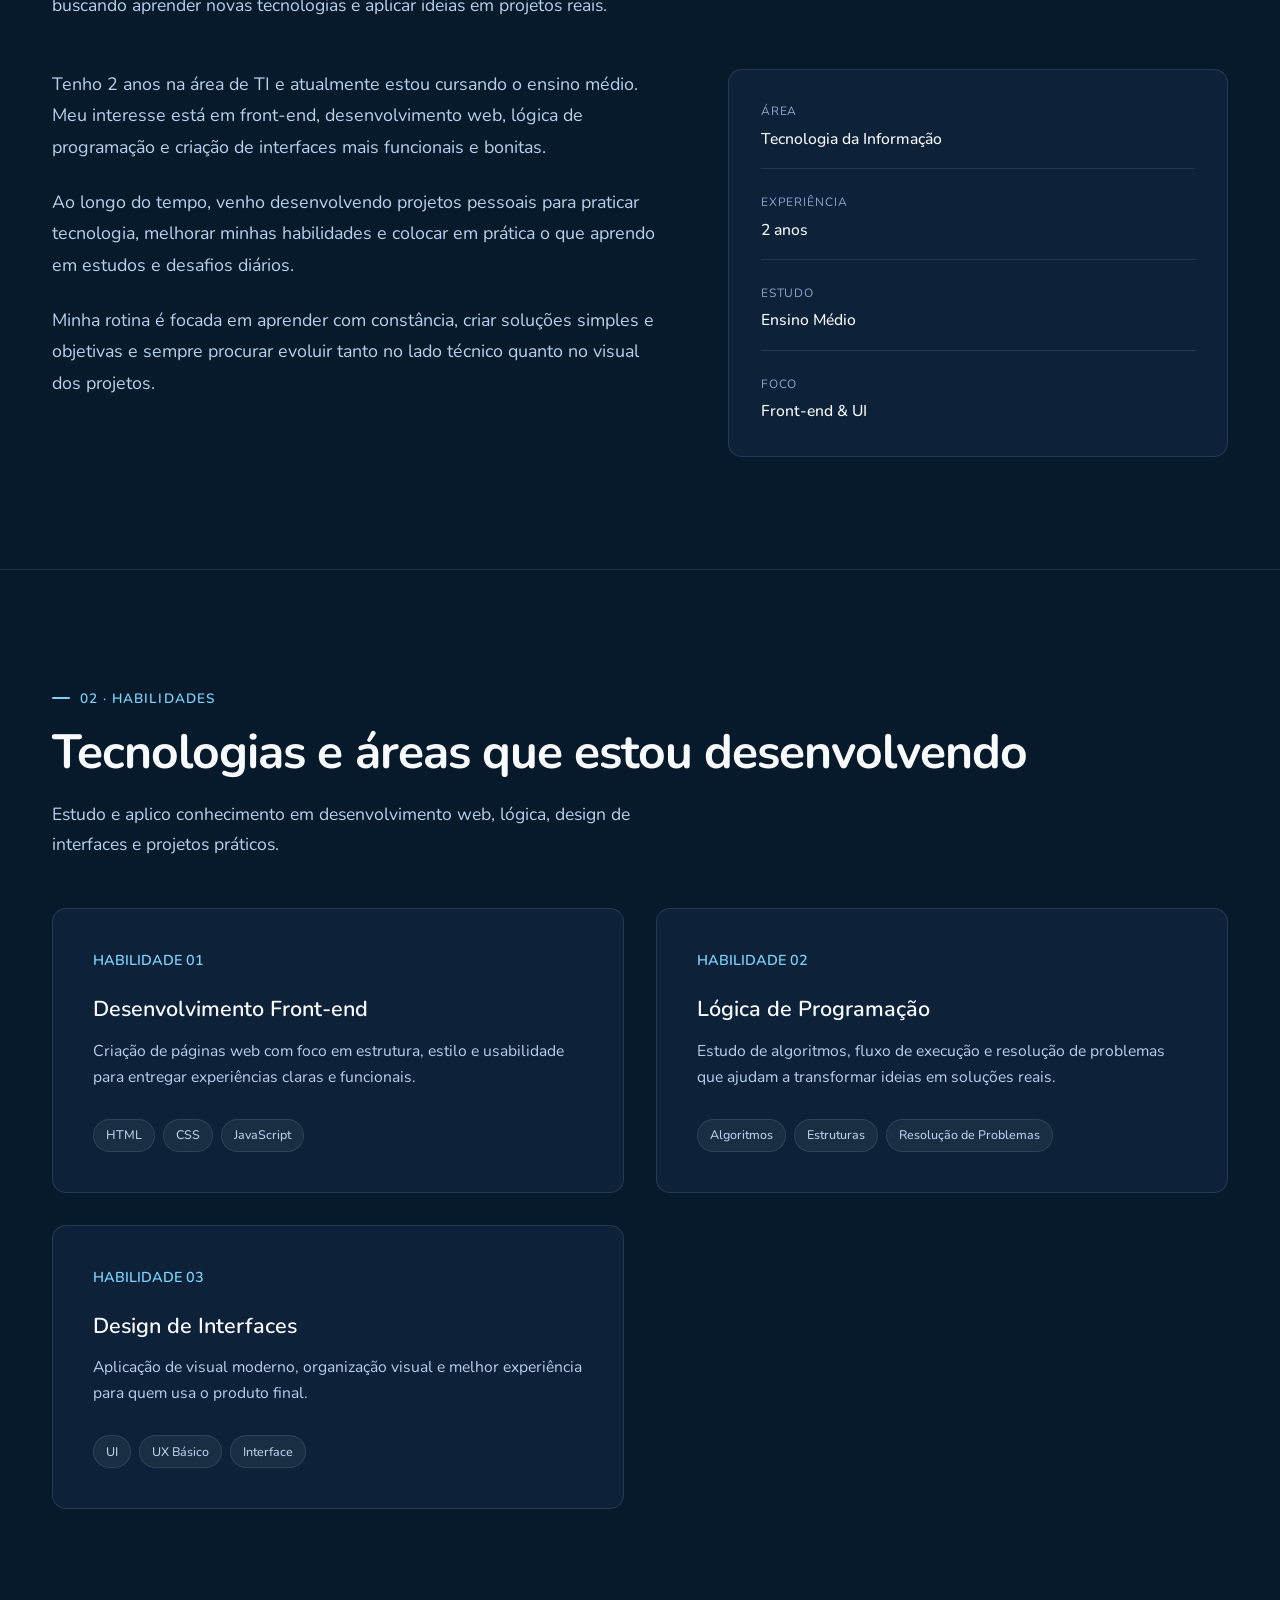
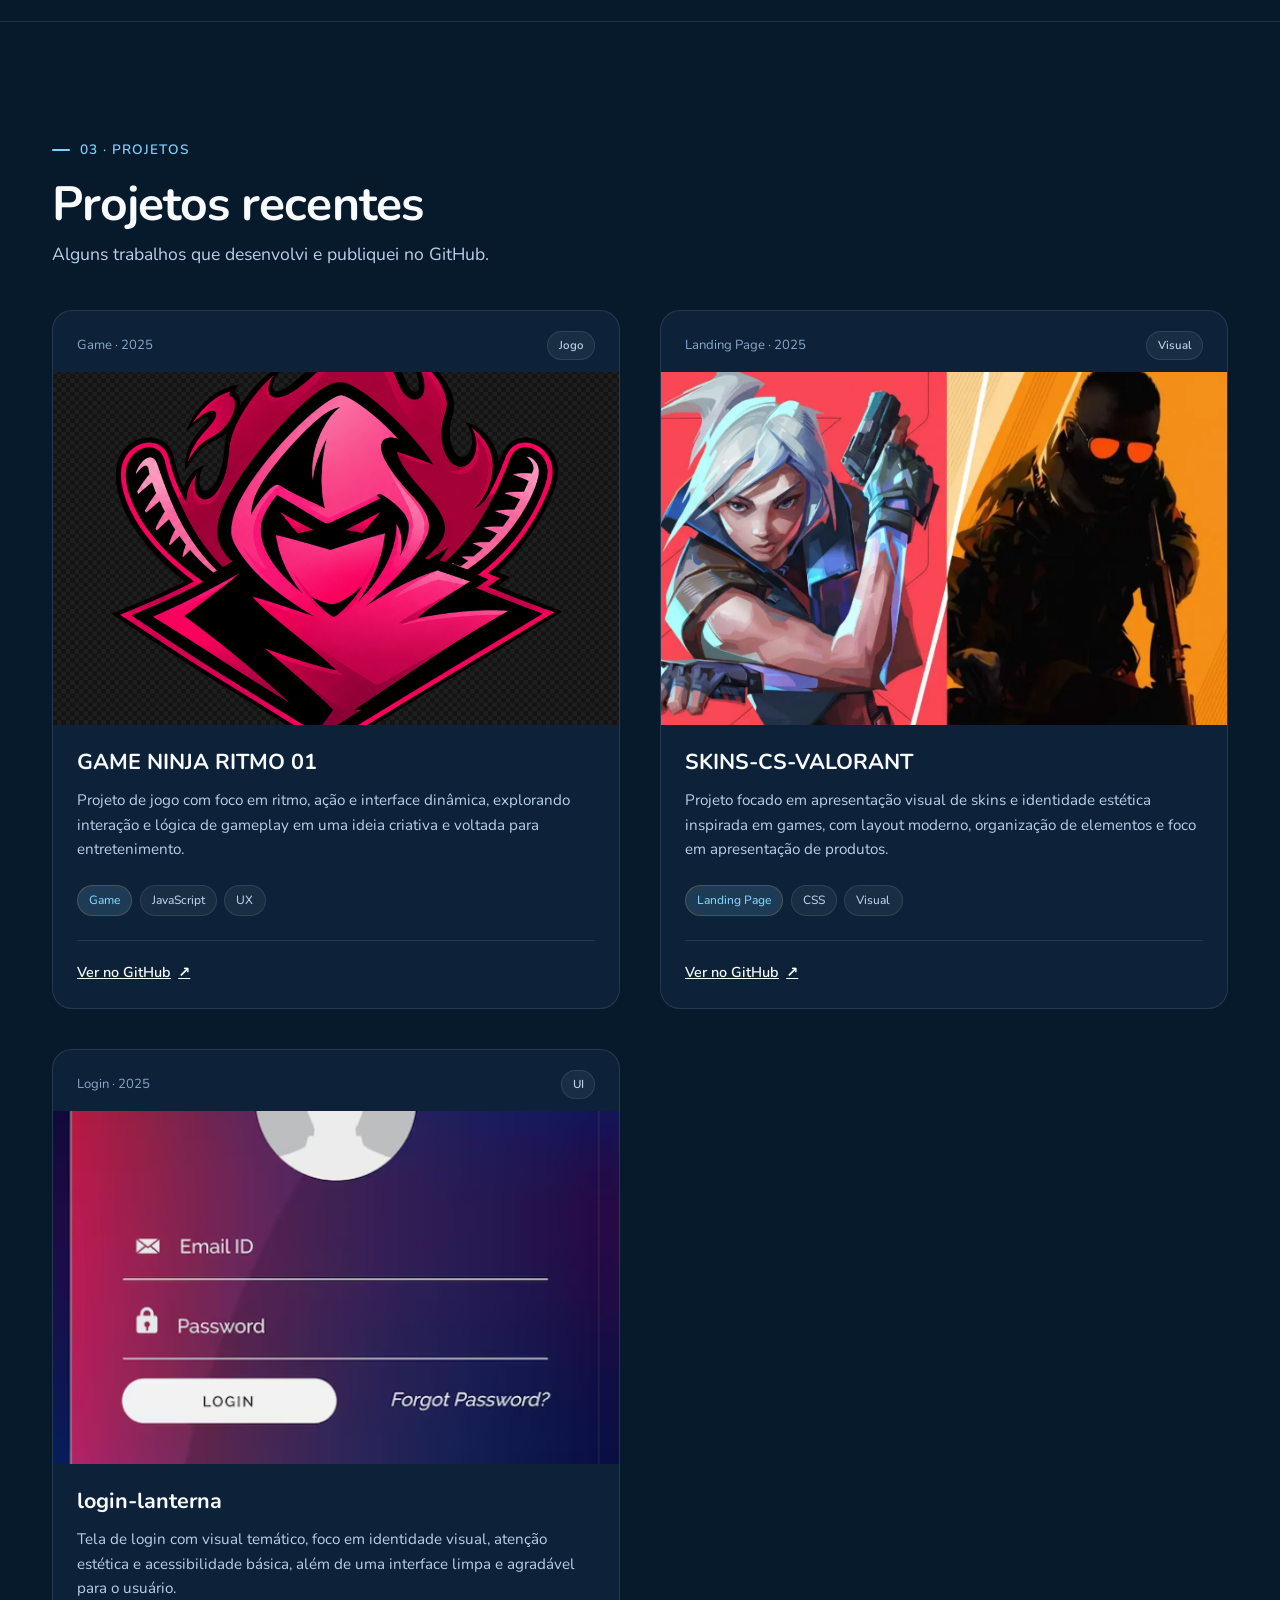
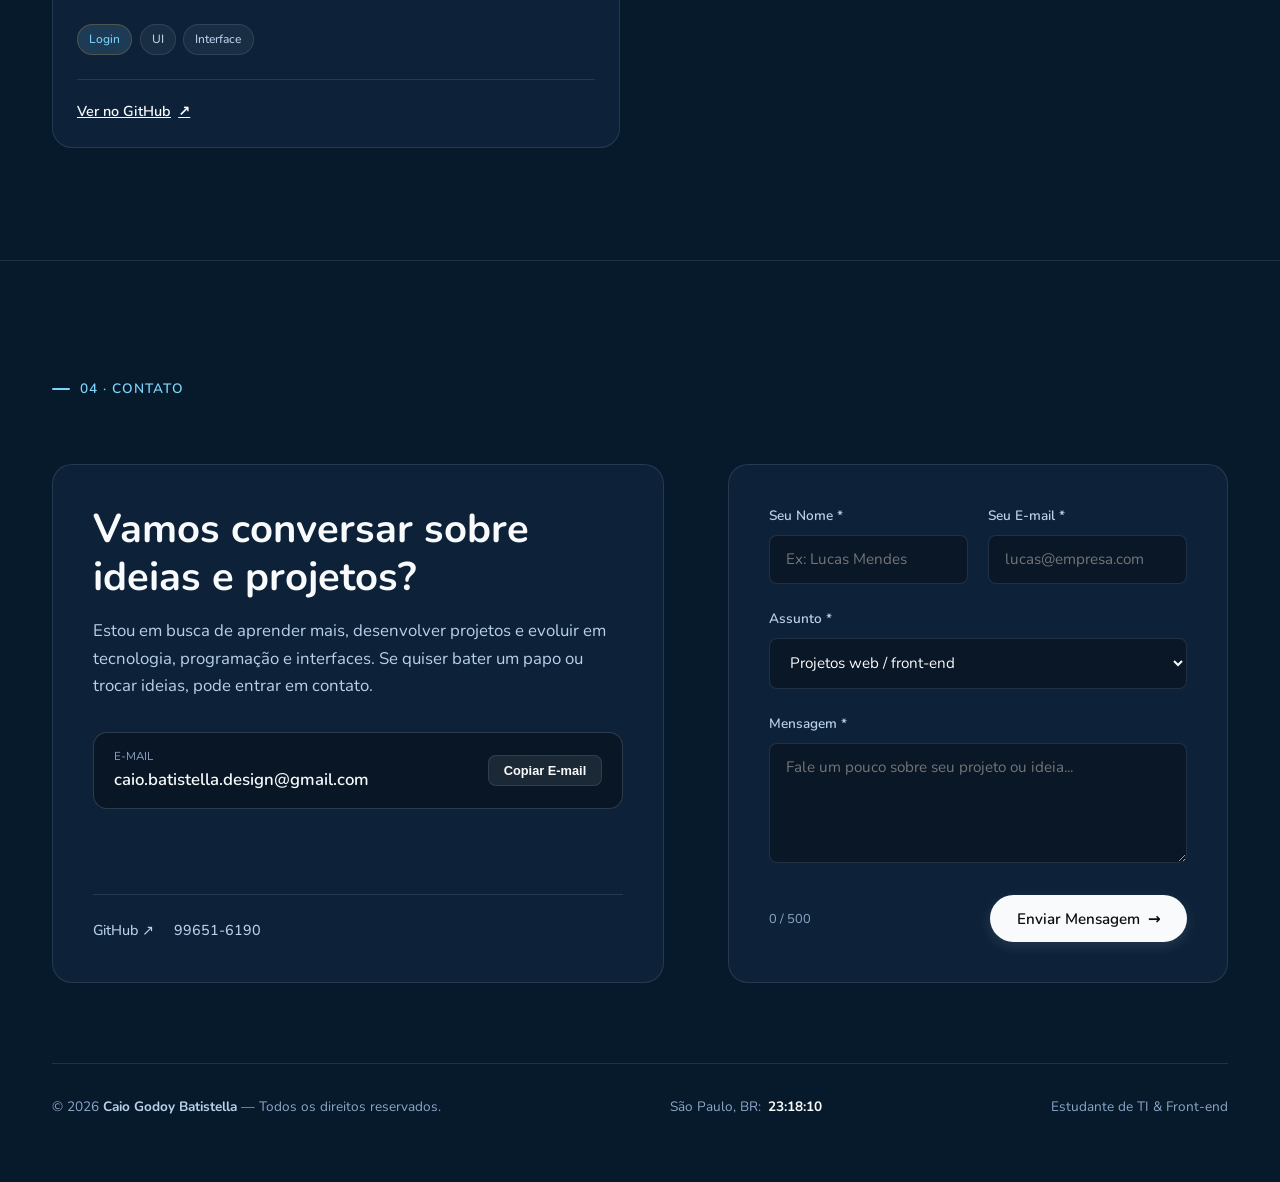
==== commit a460bf88: "Atualiza o nome exibido no portfólio para o nome completo Caio Godoy Batistella." ====
--- a/index.html
+++ b/index.html
@@ -4,9 +4,9 @@
 <head>
     <meta charset="UTF-8">
     <meta name="viewport" content="width=device-width, initial-scale=1.0">
-    <title>Caio Godoy · Estudante de TI & Desenvolvedor</title>
+    <title>Caio Godoy Batistella · Estudante de TI & Desenvolvedor</title>
     <meta name="description"
-        content="Portfólio de Caio Godoy, estudante de TI apaixonado por desenvolvimento front-end, interfaces e projetos criativos.">
+        content="Portfólio de Caio Godoy Batistella, estudante de TI apaixonado por desenvolvimento front-end, interfaces e projetos criativos.">
 
     <link rel="preconnect" href="https://fonts.googleapis.com">
     <link rel="preconnect" href="https://fonts.gstatic.com" crossorigin>
@@ -23,10 +23,10 @@
     <div class="site-wrapper">
         <header class="site-header">
             <div class="header-inner">
-                <a href="#hero" class="brand-link" title="Caio Godoy — Início">
-                    <img src="assets/images/logo.png" alt="Logo Caio Godoy" class="site-logo-img">
+                <a href="#hero" class="brand-link" title="Caio Godoy Batistella — Início">
+                    <img src="assets/images/logo.png" alt="Logo Caio Godoy Batistella" class="site-logo-img">
                     <div class="brand-text-group">
-                        <span class="brand-name">Caio Godoy</span>
+                        <span class="brand-name">Caio Godoy Batistella</span>
                         <span class="brand-role">Estudante de TI</span>
                     </div>
                 </a>
@@ -56,7 +56,7 @@
         <main id="main-content">
             <section id="hero" class="hero-stage-centered">
                 <div class="site-container hero-intro-container">
-                    <h1 class="hero-title-centered">Caio Godoy</h1>
+                    <h1 class="hero-title-centered">Caio Godoy Batistella</h1>
                     <p class="hero-subtitle-centered">
                         Estudante de TI · Desenvolvimento Front-end · Design de Interfaces
                     </p>
@@ -94,9 +94,9 @@
 
                     <div class="hero-center-portrait-anchor">
                         <div class="hero-portrait-card">
-                            <img src="assets/images/profile.jpg" alt="Foto de Caio Godoy" class="hero-portrait-img" fetchpriority="high">
+                            <img src="assets/images/profile.jpg" alt="Foto de Caio Godoy Batistella" class="hero-portrait-img" fetchpriority="high">
                             <div class="hero-portrait-caption">
-                                <span class="portrait-name">Caio Godoy</span>
+                                <span class="portrait-name">Caio Godoy Batistella</span>
                                 <span class="portrait-role">São Paulo · Brasil</span>
                             </div>
                         </div>
@@ -432,7 +432,7 @@
 
                     <footer class="site-footer">
                         <div class="footer-copy">
-                            © 2026 <strong>Caio Godoy</strong> — Todos os direitos reservados.
+                            © 2026 <strong>Caio Godoy Batistella</strong> — Todos os direitos reservados.
                         </div>
 
                         <div class="footer-clock">
